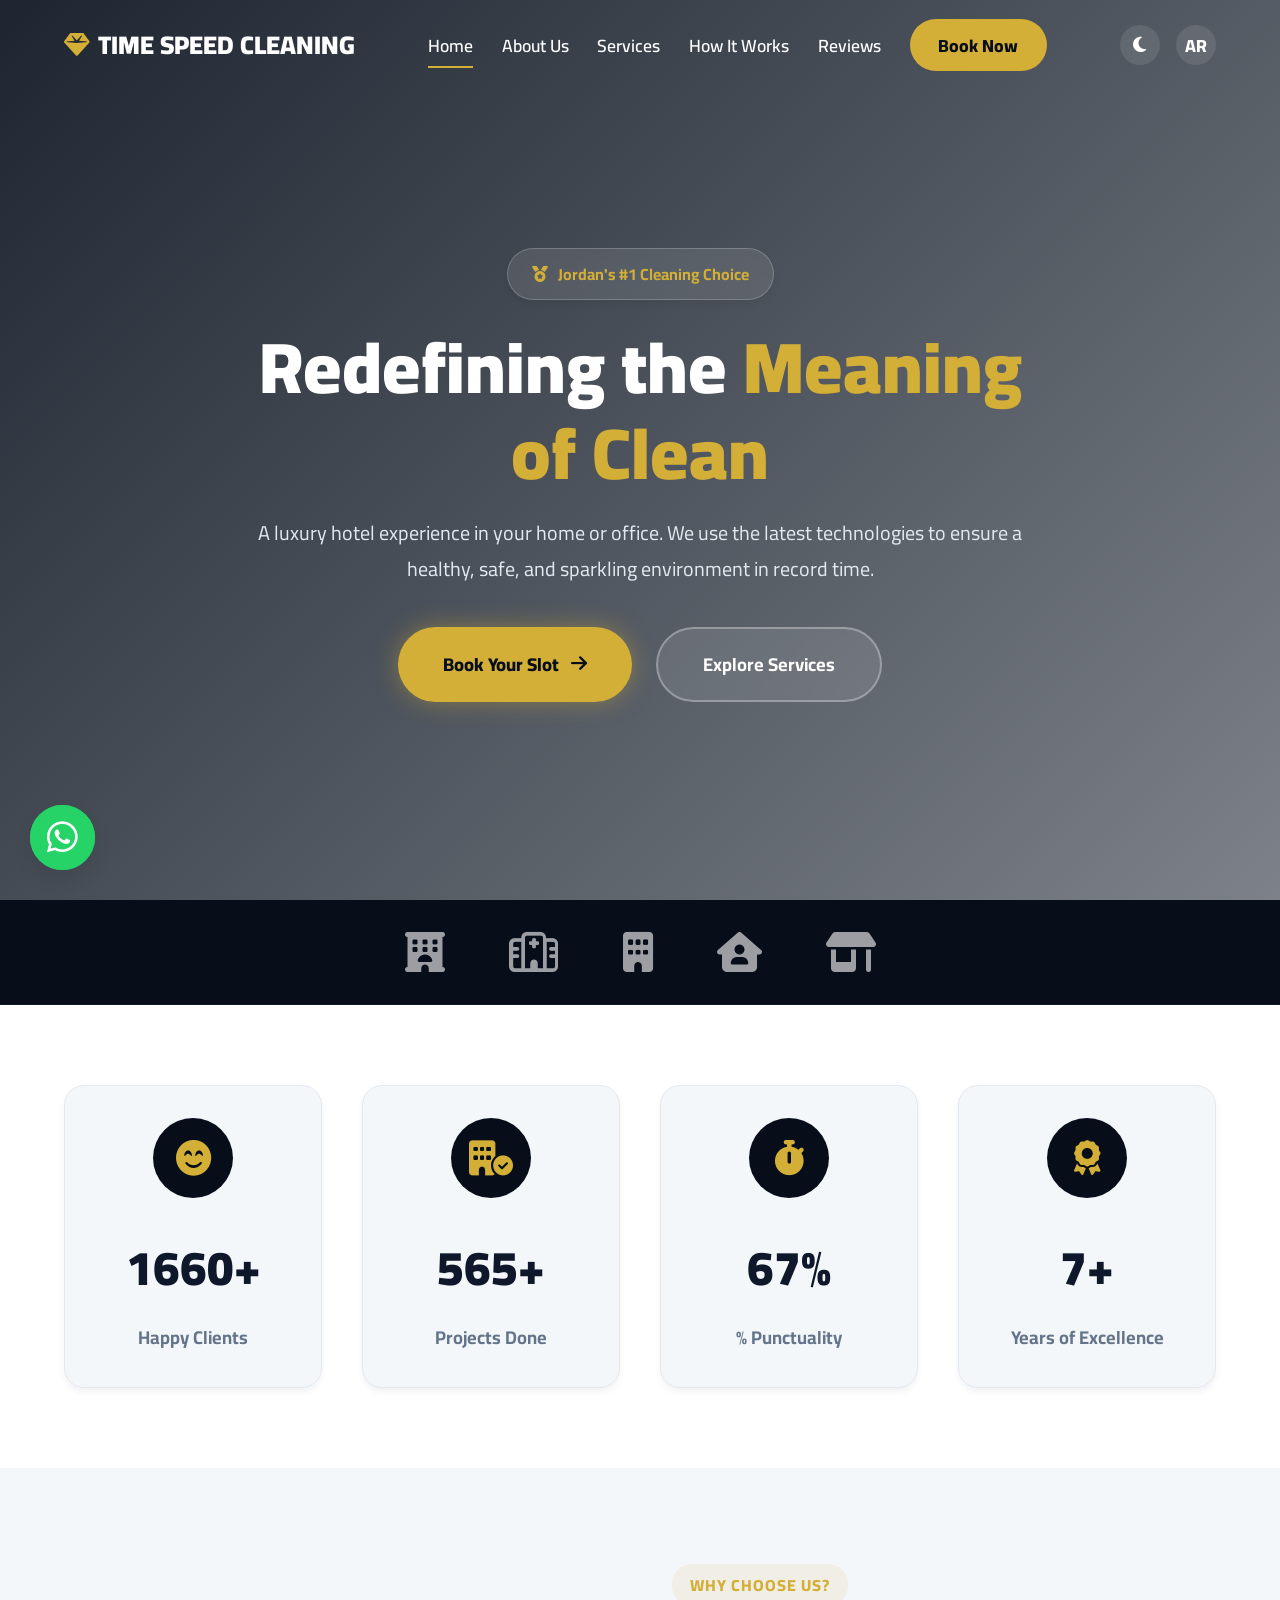
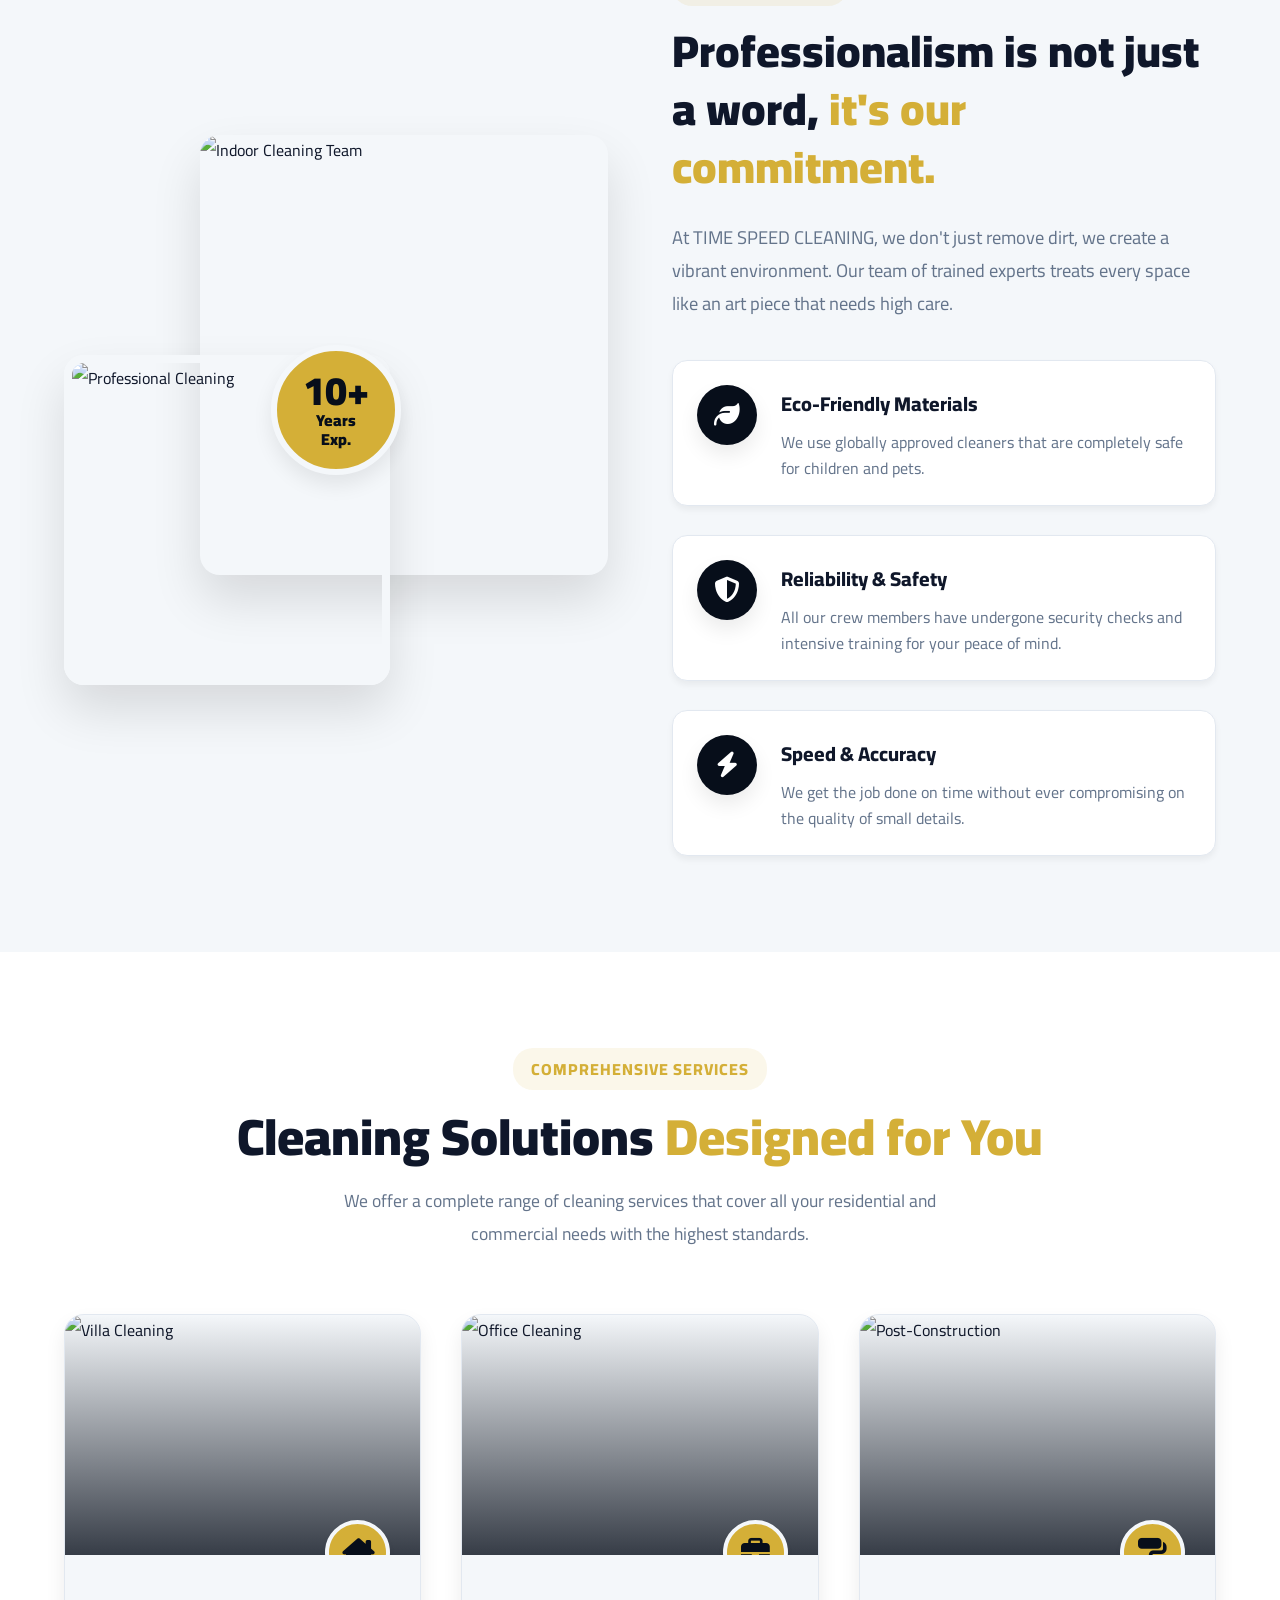
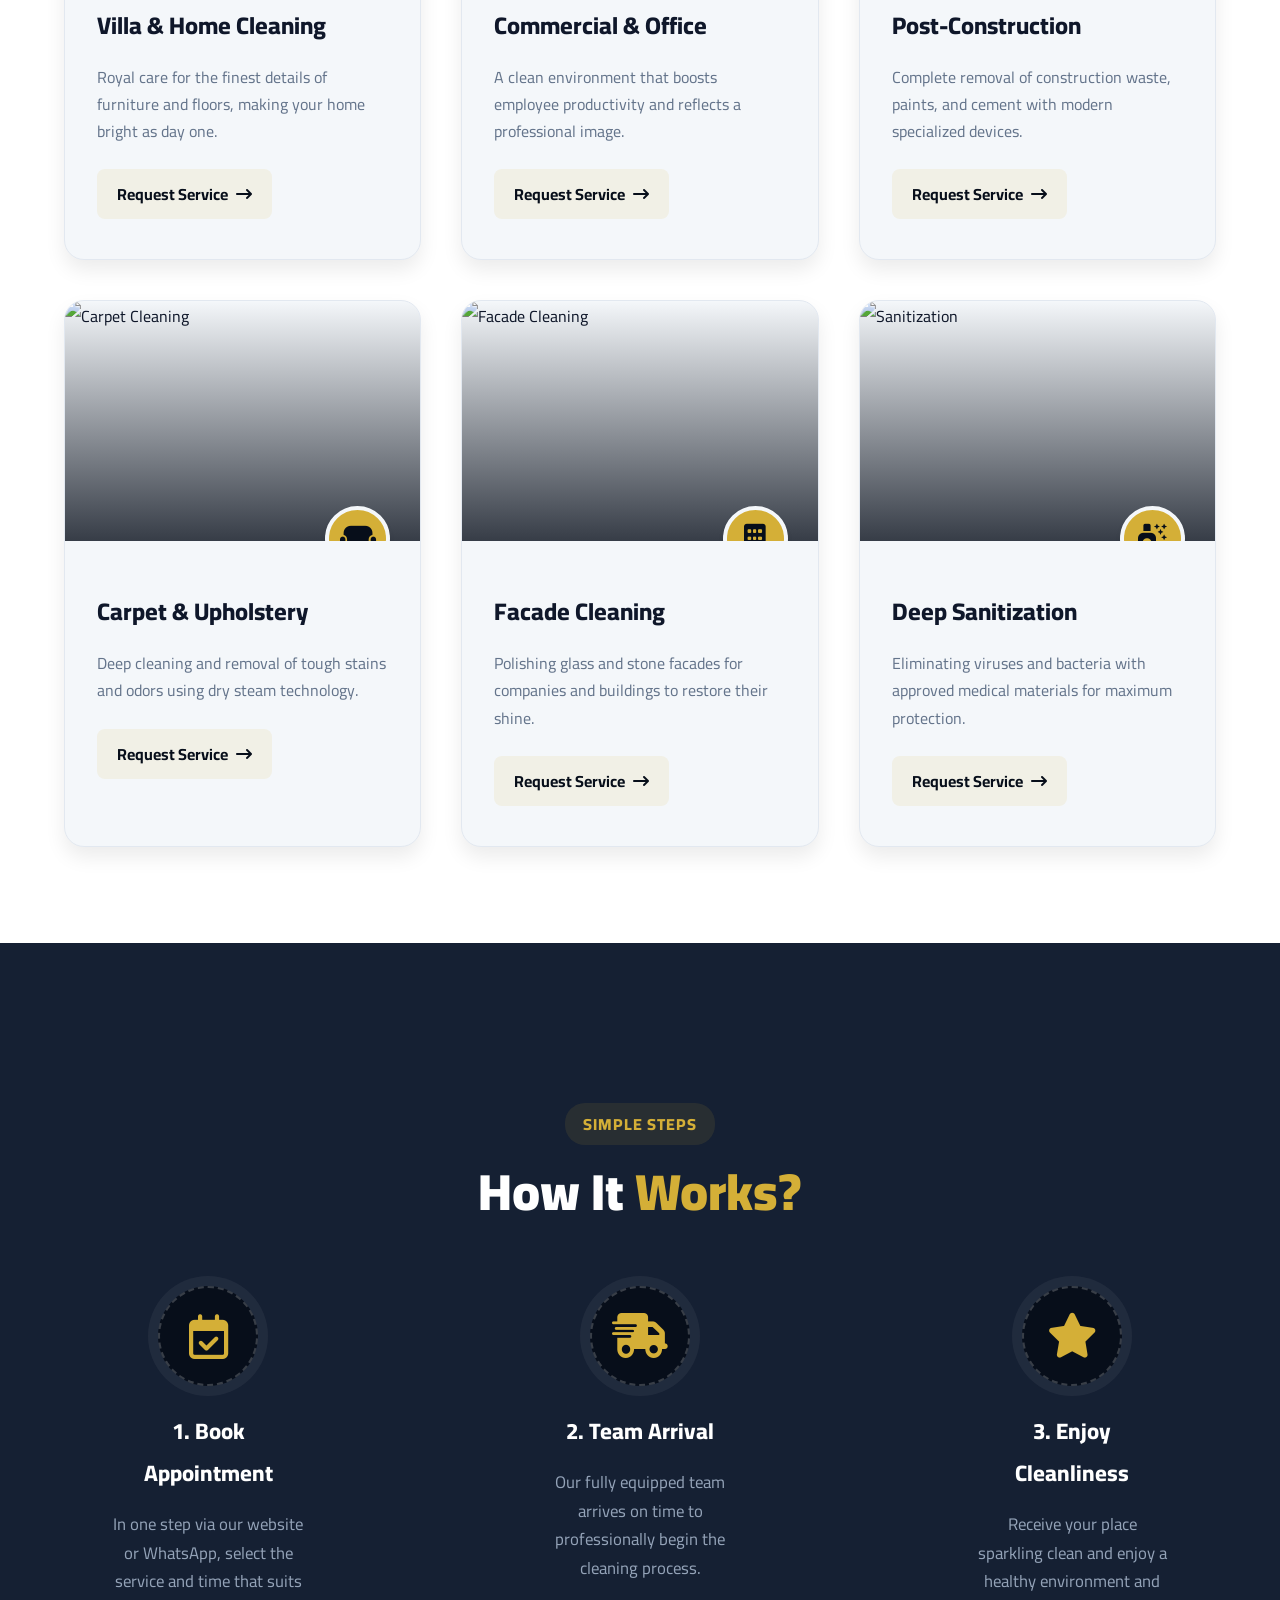
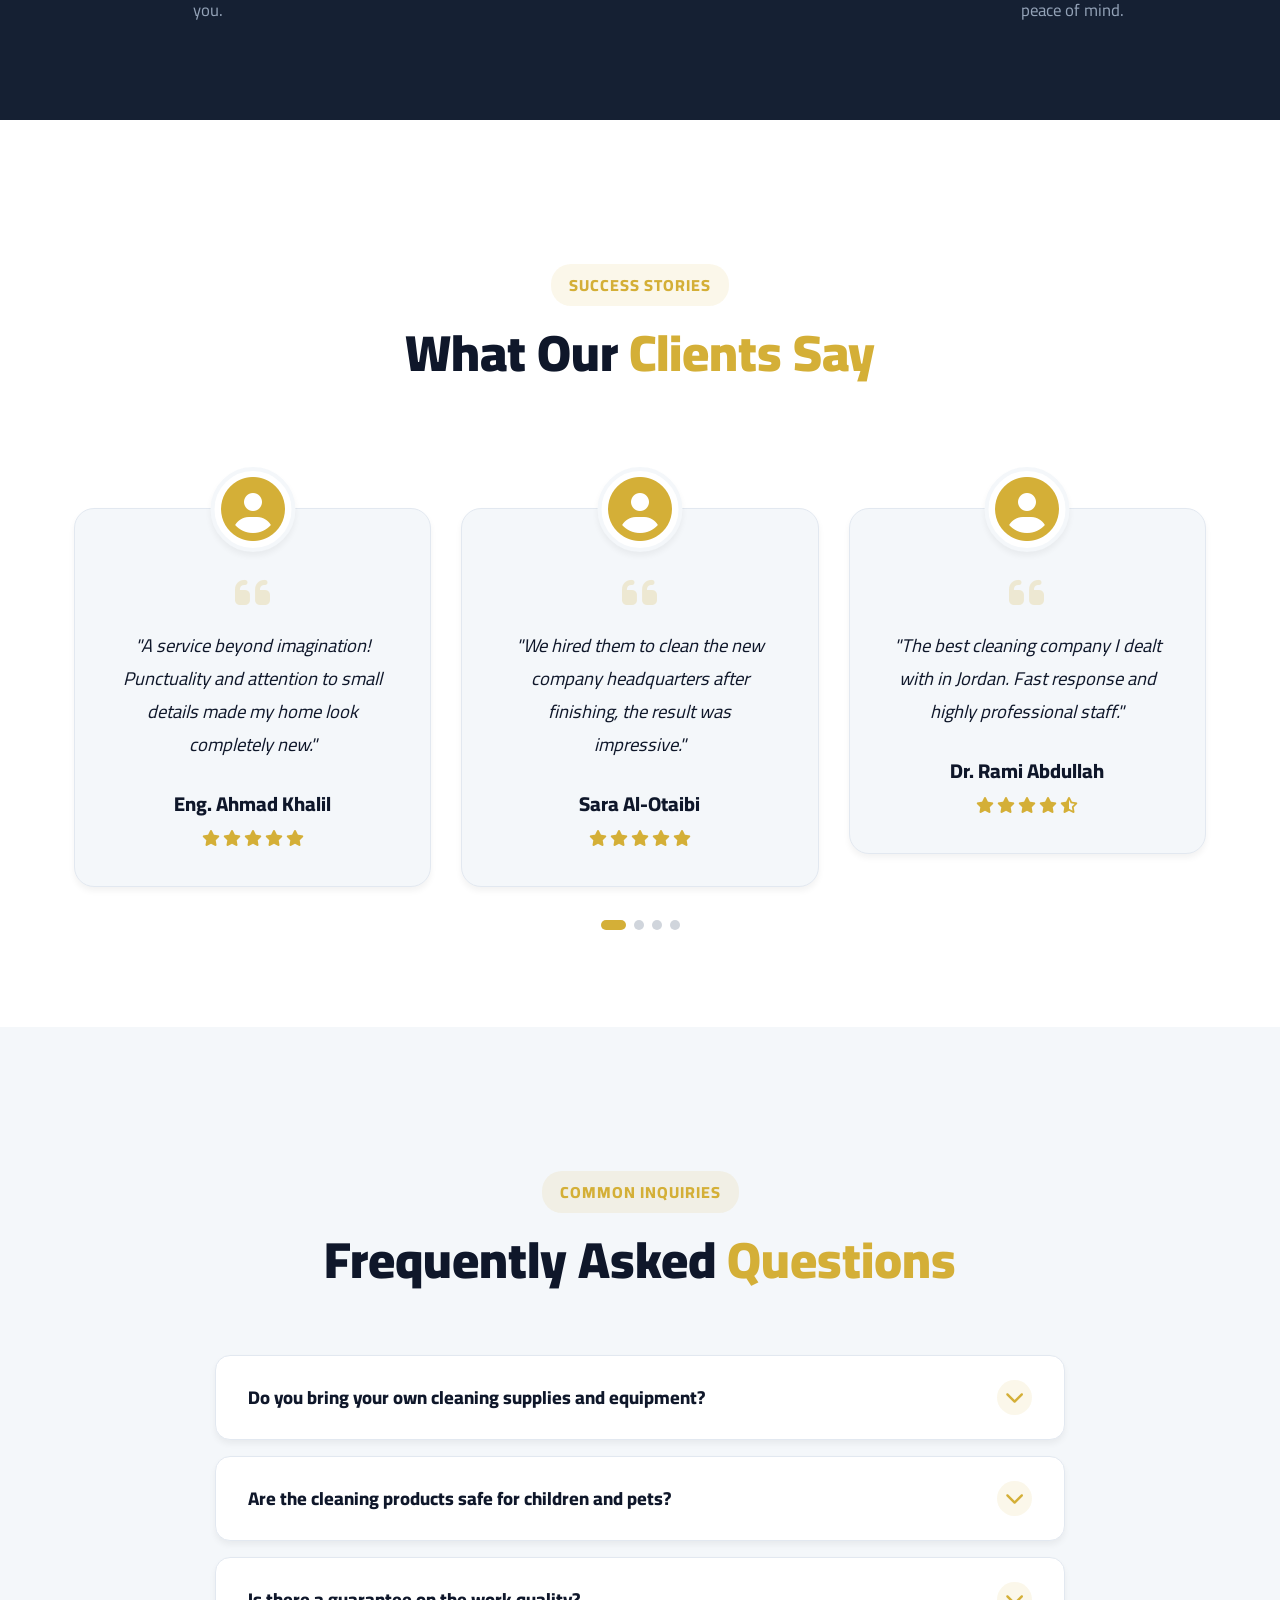
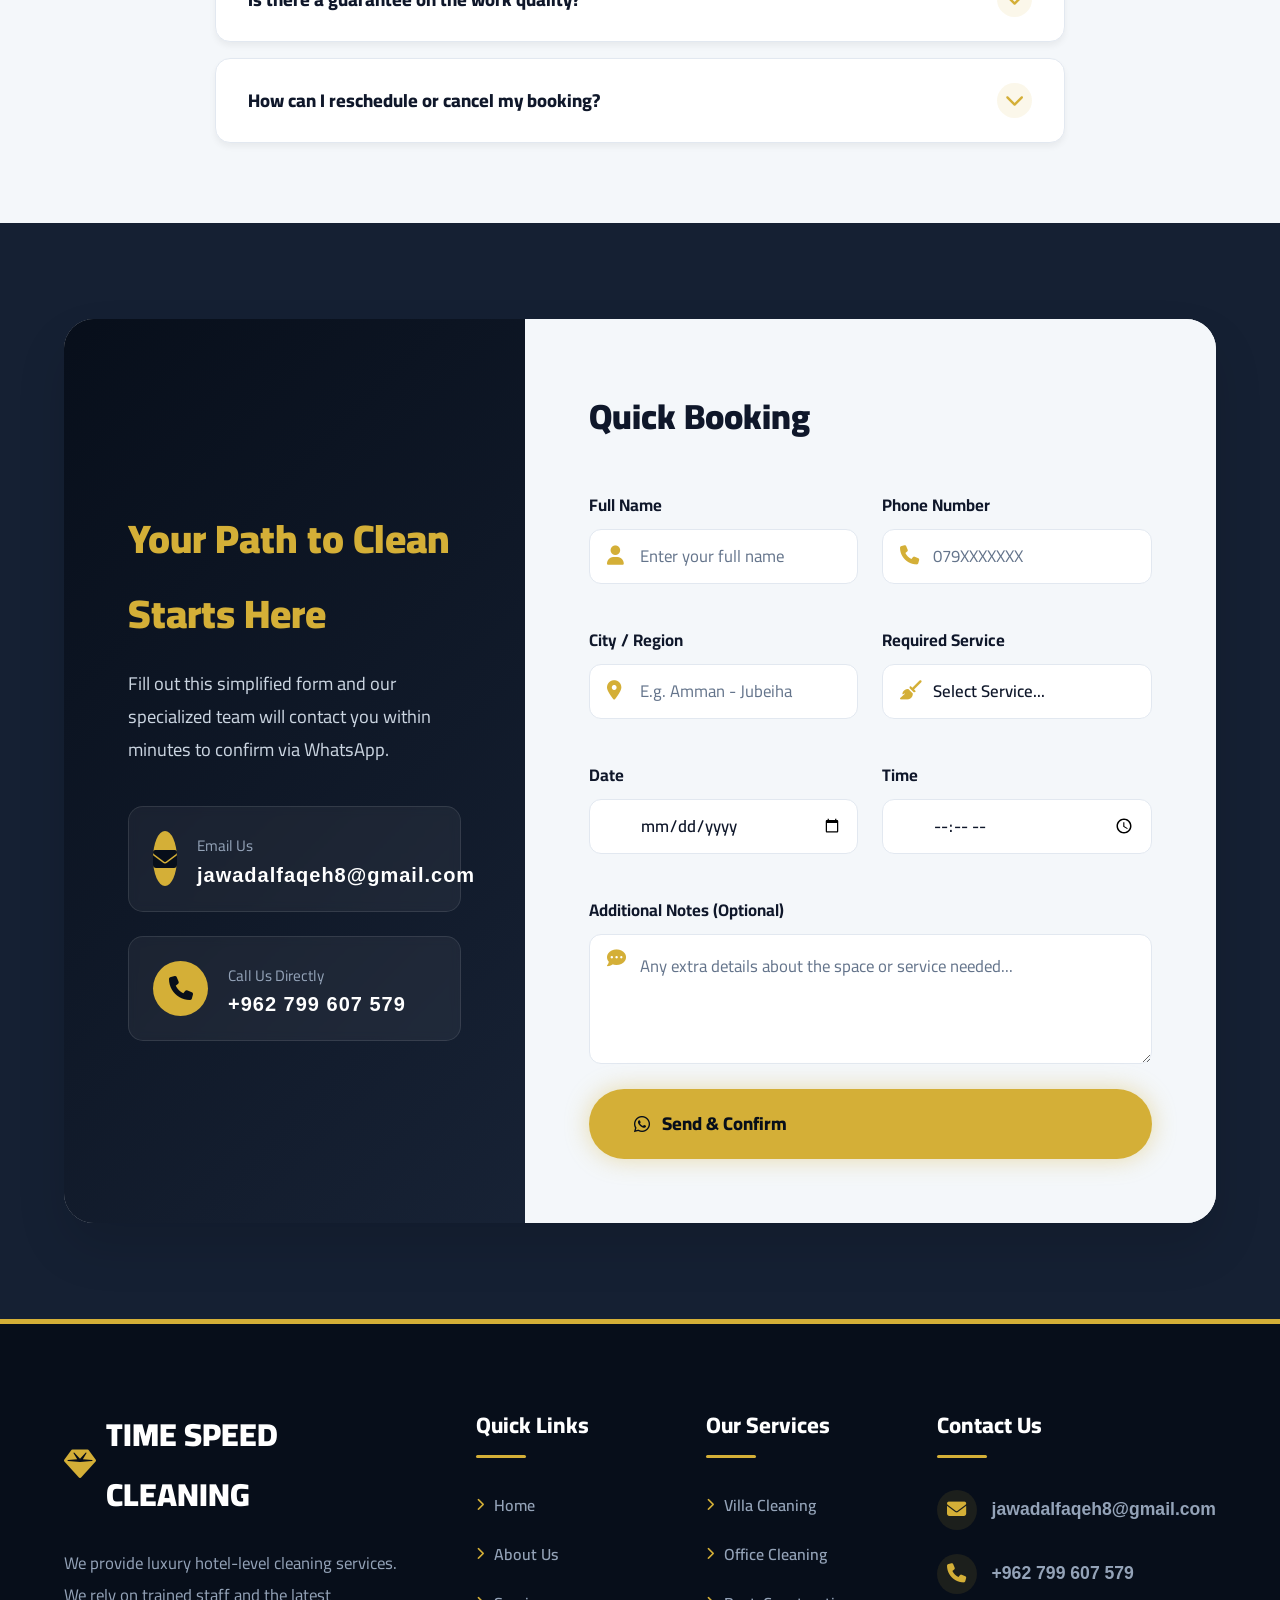
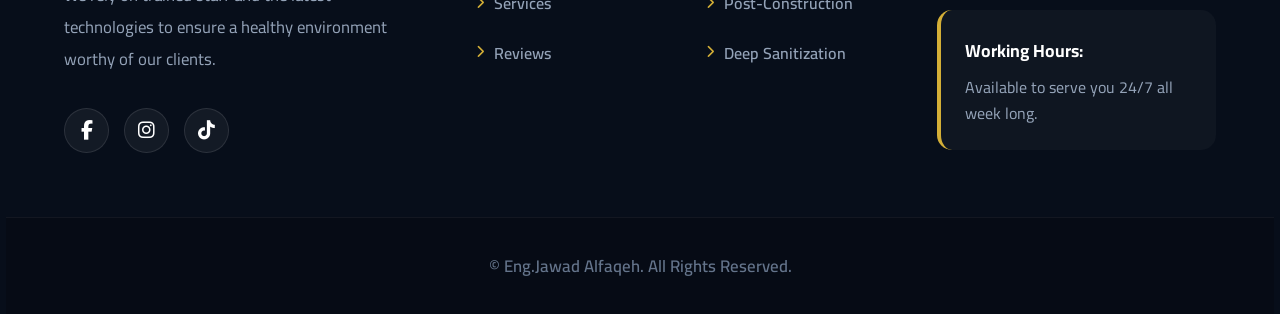
==== en.html @ 23bc1380 "Add files via upload" ====
<!DOCTYPE html>
<html lang="en" dir="ltr" data-theme="light">
<head>
    <meta charset="UTF-8">
    <meta name="viewport" content="width=device-width, initial-scale=1.0">
    <title>TIME SPEED CLEANING | Luxury Cleaning</title>
    <meta name="description" content="Professional cleaning company providing villa, office, and home cleaning services with the highest quality standards in Jordan.">
    <!-- Fonts -->
    <link href="https://fonts.googleapis.com/css2?family=Cairo:wght@300;400;600;700;800;900&display=swap" rel="stylesheet">
    <!-- Icons -->
    <link rel="stylesheet" href="https://cdnjs.cloudflare.com/ajax/libs/font-awesome/6.4.0/css/all.min.css">
    <!-- Animations -->
    <link href="https://unpkg.com/aos@2.3.1/dist/aos.css" rel="stylesheet">
    <!-- Swiper CSS -->
    <link rel="stylesheet" href="https://cdn.jsdelivr.net/npm/swiper@10/swiper-bundle.min.css" />
    <!-- Custom CSS -->
    <link rel="stylesheet" href="css/style.css">
</head>
<body>
    <!-- Preloader -->
    <div id="preloader">
        <div class="loader-logo">
            <i class="fa-solid fa-gem loader-icon"></i>
            <h2>TIME SPEED CLEANING</h2>
            <div class="loading-bar"><div class="progress"></div></div>
        </div>
    </div>

    <!-- Mobile Menu Overlay -->
    <div class="menu-overlay" id="menu-overlay"></div>

    <!-- Floating WhatsApp -->
    <a href="https://wa.me/962799607579" target="_blank" class="floating-wa" aria-label="Contact via WhatsApp">
        <i class="fa-brands fa-whatsapp"></i>
    </a>

    <!-- Navbar -->
    <nav class="navbar" id="navbar">
        <a href="#home" class="logo">
            <i class="fa-solid fa-gem"></i> TIME SPEED CLEANING
        </a>
        
        <div class="nav-actions-mobile">
            <button id="theme-toggle-mobile" class="icon-btn" aria-label="Toggle Theme"><i class="fa-solid fa-moon"></i></button>
            <button class="menu-toggle" id="menu-toggle" aria-label="Menu">
                <i class="fa-solid fa-bars-staggered"></i>
            </button>
        </div>
        
        <div class="nav-links" id="nav-links">
            <button class="close-menu" id="close-menu" aria-label="Close"><i class="fa-solid fa-xmark"></i></button>
            <a href="#home" class="active">Home</a>
            <a href="#about">About Us</a>
            <a href="#services">Services</a>
            <a href="#process">How It Works</a>
            <a href="#testimonials">Reviews</a>
            <button class="nav-book-btn" onclick="document.getElementById('booking').scrollIntoView({behavior: 'smooth'})">Book Now</button>
            
            <div class="mobile-menu-contact">
                <a href="tel:+962799607579" dir="ltr">+962 799 607 579 <i class="fa-solid fa-phone"></i></a>
                <a href="mailto:jawadalfaqeh8@gmail.com">jawadalfaqeh8@gmail.com <i class="fa-solid fa-envelope"></i></a>
            </div>
        </div>
        
        <div class="nav-actions-desktop">
            <button id="theme-toggle" class="icon-btn" aria-label="Toggle Theme"><i class="fa-solid fa-moon"></i></button>
            <a href="index.html" class="lang-btn">AR</a>
        </div>
    </nav>

    <section id="home" class="hero">
        <div class="hero-bg-anim" style="background-image: url('https://images.unsplash.com/photo-1581578731548-c64695cc6952?auto=format&fit=crop&w=1920&q=80');"></div>
        <div class="hero-overlay"></div>
        <div class="hero-content glass-card" data-aos="fade-up">
            <div class="badge"><i class="fa-solid fa-medal"></i> Jordan's #1 Cleaning Choice</div>
            <h1 class="typewriter-text">Redefining the <span>Meaning of Clean</span></h1>
            <p>A luxury hotel experience in your home or office. We use the latest technologies to ensure a healthy, safe, and sparkling environment in record time.</p>
            <div class="hero-btns">
                <button class="btn-glow" onclick="document.getElementById('booking').scrollIntoView({behavior: 'smooth'})"><span>Book Your Slot</span> <i class="fa-solid fa-arrow-right"></i></button>
                <a href="#services" class="btn-outline">Explore Services</a>
            </div>
        </div>
    </section>

    <section class="brands-section" data-aos="fade-in">
        <div class="brands-wrapper">
            <i class="fa-solid fa-hotel" title="Hotels"></i>
            <i class="fa-regular fa-hospital" title="Hospitals"></i>
            <i class="fa-solid fa-building" title="Corporations"></i>
            <i class="fa-solid fa-house-user" title="Residential Complexes"></i>
            <i class="fa-solid fa-shop" title="Malls"></i>
        </div>
    </section>

    <section id="stats" class="stats-section">
        <div class="stats-container">
            <div class="stat-box" data-aos="fade-up" data-aos-delay="100">
                <div class="icon-wrapper"><i class="fa-solid fa-face-smile-beam"></i></div>
                <h3 class="counter" data-target="2500">0</h3>
                <p>Happy Clients</p>
            </div>
            <div class="stat-box" data-aos="fade-up" data-aos-delay="200">
                <div class="icon-wrapper"><i class="fa-solid fa-building-circle-check"></i></div>
                <h3 class="counter" data-target="850">0</h3>
                <p>Projects Done</p>
            </div>
            <div class="stat-box" data-aos="fade-up" data-aos-delay="300">
                <div class="icon-wrapper"><i class="fa-solid fa-stopwatch"></i></div>
                <h3 class="counter" data-target="100">0</h3>
                <p>% Punctuality</p>
            </div>
            <div class="stat-box" data-aos="fade-up" data-aos-delay="400">
                <div class="icon-wrapper"><i class="fa-solid fa-award"></i></div>
                <h3 class="counter" data-target="10">0</h3>
                <p>Years of Excellence</p>
            </div>
        </div>
    </section>

    <section id="about" class="about-section">
        <div class="about-grid">
            <div class="about-images" data-aos="fade-right">
                <img src="https://images.unsplash.com/photo-1527515637462-cff94eecc1ac?auto=format&fit=crop&w=800&q=80" alt="Indoor Cleaning Team" class="img-1">
                <img src="https://images.unsplash.com/photo-1584622650111-993a426fbf0a?auto=format&fit=crop&w=800&q=80" alt="Professional Cleaning" class="img-2">
                <div class="exp-badge">
                    <span class="num">10+</span>
                    <span class="text">Years<br>Exp.</span>
                </div>
            </div>
            <div class="about-content" data-aos="fade-left">
                <span class="subtitle">Why Choose Us?</span>
                <h2>Professionalism is not just a word, <span>it's our commitment.</span></h2>
                <p>At TIME SPEED CLEANING, we don't just remove dirt, we create a vibrant environment. Our team of trained experts treats every space like an art piece that needs high care.</p>
                
                <ul class="features-list-about">
                    <li>
                        <i class="fa-solid fa-leaf"></i>
                        <div>
                            <h4>Eco-Friendly Materials</h4>
                            <p>We use globally approved cleaners that are completely safe for children and pets.</p>
                        </div>
                    </li>
                    <li>
                        <i class="fa-solid fa-shield-halved"></i>
                        <div>
                            <h4>Reliability & Safety</h4>
                            <p>All our crew members have undergone security checks and intensive training for your peace of mind.</p>
                        </div>
                    </li>
                    <li>
                        <i class="fa-solid fa-bolt"></i>
                        <div>
                            <h4>Speed & Accuracy</h4>
                            <p>We get the job done on time without ever compromising on the quality of small details.</p>
                        </div>
                    </li>
                </ul>
            </div>
        </div>
    </section>

    <section id="services" class="services">
        <div class="section-title" data-aos="fade-up">
            <span class="subtitle">Comprehensive Services</span>
            <h2>Cleaning Solutions <span>Designed for You</span></h2>
            <p class="title-desc">We offer a complete range of cleaning services that cover all your residential and commercial needs with the highest standards.</p>
        </div>
        <div class="cards-container">
            <div class="service-card" data-aos="fade-up" data-aos-delay="100">
                <div class="card-img">
                    <img src="https://images.unsplash.com/photo-1600596542815-ffad4c1539a9?auto=format&fit=crop&w=800&q=80" alt="Villa Cleaning">
                    <div class="img-overlay"></div>
                    <i class="fa-solid fa-house-chimney icon-floating"></i>
                </div>
                <div class="card-content">
                    <h3>Villa & Home Cleaning</h3>
                    <p>Royal care for the finest details of furniture and floors, making your home bright as day one.</p>
                    <button class="read-more" onclick="selectService('Villa & Home Cleaning')">Request Service <i class="fa-solid fa-arrow-right-long"></i></button>
                </div>
            </div>
            <div class="service-card" data-aos="fade-up" data-aos-delay="200">
                <div class="card-img">
                    <img src="https://images.unsplash.com/photo-1497366216548-37526070297c?auto=format&fit=crop&w=800&q=80" alt="Office Cleaning">
                    <div class="img-overlay"></div>
                    <i class="fa-solid fa-briefcase icon-floating"></i>
                </div>
                <div class="card-content">
                    <h3>Commercial & Office</h3>
                    <p>A clean environment that boosts employee productivity and reflects a professional image.</p>
                    <button class="read-more" onclick="selectService('Office & Corporate Cleaning')">Request Service <i class="fa-solid fa-arrow-right-long"></i></button>
                </div>
            </div>
            <div class="service-card" data-aos="fade-up" data-aos-delay="300">
                <div class="card-img">
                    <img src="https://images.unsplash.com/photo-1504328345606-18bbc8c9d7d1?auto=format&fit=crop&w=800&q=80" alt="Post-Construction">
                    <div class="img-overlay"></div>
                    <i class="fa-solid fa-paint-roller icon-floating"></i>
                </div>
                <div class="card-content">
                    <h3>Post-Construction</h3>
                    <p>Complete removal of construction waste, paints, and cement with modern specialized devices.</p>
                    <button class="read-more" onclick="selectService('Post-Construction Cleaning')">Request Service <i class="fa-solid fa-arrow-right-long"></i></button>
                </div>
            </div>
            <div class="service-card" data-aos="fade-up" data-aos-delay="400">
                <div class="card-img">
                    <img src="https://images.unsplash.com/photo-1600607686527-6fb886090705?auto=format&fit=crop&w=800&q=80" alt="Carpet Cleaning">
                    <div class="img-overlay"></div>
                    <i class="fa-solid fa-couch icon-floating"></i>
                </div>
                <div class="card-content">
                    <h3>Carpet & Upholstery</h3>
                    <p>Deep cleaning and removal of tough stains and odors using dry steam technology.</p>
                    <button class="read-more" onclick="selectService('Carpet & Upholstery')">Request Service <i class="fa-solid fa-arrow-right-long"></i></button>
                </div>
            </div>
            <div class="service-card" data-aos="fade-up" data-aos-delay="500">
                <div class="card-img">
                    <img src="https://images.unsplash.com/photo-1486406146926-c627a92ad1ab?auto=format&fit=crop&w=800&q=80" alt="Facade Cleaning">
                    <div class="img-overlay"></div>
                    <i class="fa-solid fa-building icon-floating"></i>
                </div>
                <div class="card-content">
                    <h3>Facade Cleaning</h3>
                    <p>Polishing glass and stone facades for companies and buildings to restore their shine.</p>
                    <button class="read-more" onclick="selectService('Facade Cleaning')">Request Service <i class="fa-solid fa-arrow-right-long"></i></button>
                </div>
            </div>
            <div class="service-card" data-aos="fade-up" data-aos-delay="600">
                <div class="card-img">
                    <img src="https://images.unsplash.com/photo-1584467735815-f778f274e296?auto=format&fit=crop&w=800&q=80" alt="Sanitization">
                    <div class="img-overlay"></div>
                    <i class="fa-solid fa-spray-can-sparkles icon-floating"></i>
                </div>
                <div class="card-content">
                    <h3>Deep Sanitization</h3>
                    <p>Eliminating viruses and bacteria with approved medical materials for maximum protection.</p>
                    <button class="read-more" onclick="selectService('Deep Sanitization')">Request Service <i class="fa-solid fa-arrow-right-long"></i></button>
                </div>
            </div>
        </div>
    </section>

    <section id="process" class="process-section">
        <div class="section-title" data-aos="fade-up">
            <span class="subtitle">Simple Steps</span>
            <h2>How It <span>Works?</span></h2>
        </div>
        <div class="process-container">
            <div class="process-step" data-aos="zoom-in" data-aos-delay="100">
                <div class="step-icon"><i class="fa-regular fa-calendar-check"></i></div>
                <h3>1. Book Appointment</h3>
                <p>In one step via our website or WhatsApp, select the service and time that suits you.</p>
            </div>
            <div class="process-line"></div>
            <div class="process-step" data-aos="zoom-in" data-aos-delay="200">
                <div class="step-icon"><i class="fa-solid fa-truck-fast"></i></div>
                <h3>2. Team Arrival</h3>
                <p>Our fully equipped team arrives on time to professionally begin the cleaning process.</p>
            </div>
            <div class="process-line"></div>
            <div class="process-step" data-aos="zoom-in" data-aos-delay="300">
                <div class="step-icon"><i class="fa-solid fa-star"></i></div>
                <h3>3. Enjoy Cleanliness</h3>
                <p>Receive your place sparkling clean and enjoy a healthy environment and peace of mind.</p>
            </div>
        </div>
    </section>

    <section id="testimonials" class="testimonials-section">
        <div class="section-title" data-aos="fade-up">
            <span class="subtitle">Success Stories</span>
            <h2>What Our <span>Clients Say</span></h2>
        </div>
        <div class="swiper mySwiper" data-aos="zoom-in">
            <div class="swiper-wrapper">
                <div class="swiper-slide">
                    <div class="testi-card">
                        <div class="client-avatar"><i class="fa-solid fa-circle-user"></i></div>
                        <i class="fa-solid fa-quote-left quote-icon"></i>
                        <p>"A service beyond imagination! Punctuality and attention to small details made my home look completely new."</p>
                        <h4>Eng. Ahmad Khalil</h4>
                        <div class="stars"><i class="fa-solid fa-star"></i><i class="fa-solid fa-star"></i><i class="fa-solid fa-star"></i><i class="fa-solid fa-star"></i><i class="fa-solid fa-star"></i></div>
                    </div>
                </div>
                <div class="swiper-slide">
                    <div class="testi-card">
                        <div class="client-avatar"><i class="fa-solid fa-circle-user"></i></div>
                        <i class="fa-solid fa-quote-left quote-icon"></i>
                        <p>"We hired them to clean the new company headquarters after finishing, the result was impressive."</p>
                        <h4>Sara Al-Otaibi</h4>
                        <div class="stars"><i class="fa-solid fa-star"></i><i class="fa-solid fa-star"></i><i class="fa-solid fa-star"></i><i class="fa-solid fa-star"></i><i class="fa-solid fa-star"></i></div>
                    </div>
                </div>
                <div class="swiper-slide">
                    <div class="testi-card">
                        <div class="client-avatar"><i class="fa-solid fa-circle-user"></i></div>
                        <i class="fa-solid fa-quote-left quote-icon"></i>
                        <p>"The best cleaning company I dealt with in Jordan. Fast response and highly professional staff."</p>
                        <h4>Dr. Rami Abdullah</h4>
                        <div class="stars"><i class="fa-solid fa-star"></i><i class="fa-solid fa-star"></i><i class="fa-solid fa-star"></i><i class="fa-solid fa-star"></i><i class="fa-solid fa-star-half-stroke"></i></div>
                    </div>
                </div>
                <div class="swiper-slide">
                    <div class="testi-card">
                        <div class="client-avatar"><i class="fa-solid fa-circle-user"></i></div>
                        <i class="fa-solid fa-quote-left quote-icon"></i>
                        <p>"Very elegant dealing and impressive results. The team was punctual and used great smelling, non-allergenic cleaning products."</p>
                        <h4>Dr. Noor Issa</h4>
                        <div class="stars"><i class="fa-solid fa-star"></i><i class="fa-solid fa-star"></i><i class="fa-solid fa-star"></i><i class="fa-solid fa-star"></i><i class="fa-solid fa-star"></i></div>
                    </div>
                </div>
            </div>
            <div class="swiper-pagination"></div>
        </div>
    </section>

    <section id="faq" class="faq-section">
        <div class="section-title" data-aos="fade-up">
            <span class="subtitle">Common Inquiries</span>
            <h2>Frequently Asked <span>Questions</span></h2>
        </div>
        <div class="faq-container" data-aos="fade-up">
            <div class="faq-item">
                <div class="faq-question">
                    Do you bring your own cleaning supplies and equipment?
                    <i class="fa-solid fa-chevron-down"></i>
                </div>
                <div class="faq-answer">
                    Yes, our team arrives fully equipped with the latest tools and safe, effective cleaning materials to ensure the highest quality without extra burden on you.
                </div>
            </div>
            <div class="faq-item">
                <div class="faq-question">
                    Are the cleaning products safe for children and pets?
                    <i class="fa-solid fa-chevron-down"></i>
                </div>
                <div class="faq-answer">
                    Absolutely, we make sure to use eco-friendly and medically licensed products to ensure the safety of your entire family and pets while maintaining cleaning effectiveness.
                </div>
            </div>
            <div class="faq-item">
                <div class="faq-question">
                    Is there a guarantee on the work quality?
                    <i class="fa-solid fa-chevron-down"></i>
                </div>
                <div class="faq-answer">
                    Customer satisfaction is our first priority. If you are not satisfied with any part of the service, please let us know immediately and the team will address it right away until you are completely satisfied.
                </div>
            </div>
            <div class="faq-item">
                <div class="faq-question">
                    How can I reschedule or cancel my booking?
                    <i class="fa-solid fa-chevron-down"></i>
                </div>
                <div class="faq-answer">
                    You can contact us directly via WhatsApp or phone at least 24 hours before your appointment, and we will be happy to assist you in rescheduling or canceling it easily.
                </div>
            </div>
        </div>
    </section>

    <section id="booking" class="booking">
        <div class="booking-container" data-aos="fade-up">
            <div class="booking-grid">
                <div class="booking-info glass-card-dark" style="background-image: linear-gradient(135deg, rgba(7,14,26,0.95), rgba(21,32,51,0.9)), url('https://images.unsplash.com/photo-1504328345606-18bbc8c9d7d1?auto=format&fit=crop&w=800&q=80');">
                    <h2>Your Path to Clean Starts Here</h2>
                    <p>Fill out this simplified form and our specialized team will contact you within minutes to confirm via WhatsApp.</p>
                    
                    <div class="contact-methods">
                        <a href="mailto:jawadalfaqeh8@gmail.com" class="method">
                            <div class="method-icon"><i class="fa-solid fa-envelope"></i></div>
                            <div class="method-text">
                                <span>Email Us</span>
                                <strong>jawadalfaqeh8@gmail.com</strong>
                            </div>
                        </a>
                        <a href="tel:+962799607579" class="method" dir="ltr">
                            <div class="method-icon"><i class="fa-solid fa-phone"></i></div>
                            <div class="method-text">
                                <span>Call Us Directly</span>
                                <strong>+962 799 607 579</strong>
                            </div>
                        </a>
                    </div>
                </div>
                
                <form id="bookingForm" class="booking-form premium-form" data-lang="en">
                    <h3 class="form-title">Quick Booking</h3>
                    
                    <div class="input-grid">
                        <div class="input-field">
                            <label for="name_en">Full Name</label>
                            <div class="input-wrapper">
                                <i class="fa-solid fa-user form-icon"></i>
                                <input type="text" id="name" required placeholder="Enter your full name">
                            </div>
                        </div>
                        <div class="input-field">
                            <label for="phone_en">Phone Number</label>
                            <div class="input-wrapper">
                                <i class="fa-solid fa-phone form-icon"></i>
                                <input type="tel" id="phone" required placeholder="079XXXXXXX">
                            </div>
                        </div>
                        <div class="input-field">
                            <label for="city_en">City / Region</label>
                            <div class="input-wrapper">
                                <i class="fa-solid fa-location-dot form-icon"></i>
                                <input type="text" id="city" required placeholder="E.g. Amman - Jubeiha">
                            </div>
                        </div>
                        <div class="input-field select-field">
                            <label for="service_en">Required Service</label>
                            <div class="input-wrapper">
                                <i class="fa-solid fa-broom form-icon"></i>
                                <select id="service" required>
                                    <option value="" disabled selected hidden>Select Service...</option>
                                    <option value="Villa & Home Cleaning">Villa & Home Cleaning</option>
                                    <option value="Office & Corporate Cleaning">Office & Corporate Cleaning</option>
                                    <option value="Post-Construction Cleaning">Post-Construction Cleaning</option>
                                    <option value="Carpet & Upholstery">Carpet & Upholstery</option>
                                    <option value="Facade Cleaning">Facade Cleaning</option>
                                    <option value="Deep Sanitization">Deep Sanitization</option>
                                </select>
                            </div>
                        </div>
                        <div class="input-field">
                            <label for="date_en">Date</label>
                            <div class="input-wrapper">
                                <input type="date" id="date" required>
                            </div>
                        </div>
                        <div class="input-field">
                            <label for="time_en">Time</label>
                            <div class="input-wrapper">
                                <input type="time" id="time" required>
                            </div>
                        </div>
                    </div>

                    <div class="input-field w-100 mt-3">
                        <label for="notes_en">Additional Notes (Optional)</label>
                        <div class="input-wrapper">
                            <i class="fa-solid fa-comment-dots form-icon textarea-icon"></i>
                            <textarea id="notes" placeholder="Any extra details about the space or service needed..."></textarea>
                        </div>
                    </div>

                    <button type="submit" class="btn-glow w-100">
                        <i class="fa-brands fa-whatsapp"></i> Send & Confirm
                    </button>
                </form>
            </div>
        </div>
    </section>

    <footer id="contact">
        <div class="footer-container">
            <div class="footer-col">
                <div class="footer-logo">
                    <i class="fa-solid fa-gem"></i> TIME SPEED CLEANING
                </div>
                <p>We provide luxury hotel-level cleaning services. We rely on trained staff and the latest technologies to ensure a healthy environment worthy of our clients.</p>
                <div class="social-links">
                    <a href="#" aria-label="Facebook"><i class="fa-brands fa-facebook-f"></i></a>
                    <a href="#" aria-label="Instagram"><i class="fa-brands fa-instagram"></i></a>
                    <a href="#" aria-label="TikTok"><i class="fa-brands fa-tiktok"></i></a>
                </div>
            </div>
            <div class="footer-col">
                <h4>Quick Links</h4>
                <div class="footer-links">
                    <a href="#home"><i class="fa-solid fa-chevron-right"></i> Home</a>
                    <a href="#about"><i class="fa-solid fa-chevron-right"></i> About Us</a>
                    <a href="#services"><i class="fa-solid fa-chevron-right"></i> Services</a>
                    <a href="#testimonials"><i class="fa-solid fa-chevron-right"></i> Reviews</a>
                </div>
            </div>
            <div class="footer-col">
                <h4>Our Services</h4>
                <div class="footer-links">
                    <a href="#services"><i class="fa-solid fa-chevron-right"></i> Villa Cleaning</a>
                    <a href="#services"><i class="fa-solid fa-chevron-right"></i> Office Cleaning</a>
                    <a href="#services"><i class="fa-solid fa-chevron-right"></i> Post-Construction</a>
                    <a href="#services"><i class="fa-solid fa-chevron-right"></i> Deep Sanitization</a>
                </div>
            </div>
            <div class="footer-col">
                <h4>Contact Us</h4>
                <div class="footer-contact">
                    <a href="mailto:jawadalfaqeh8@gmail.com"><i class="fa-solid fa-envelope"></i> jawadalfaqeh8@gmail.com</a>
                    <a href="tel:+962799607579" dir="ltr" class="align-left"><i class="fa-solid fa-phone"></i> +962 799 607 579</a>
                </div>
                <div class="working-hours">
                    <strong>Working Hours:</strong>
                    <p>Available to serve you 24/7 all week long.</p>
                </div>
            </div>
        </div>
        <div class="footer-bottom">
            <p>&copy; Eng.Jawad Alfaqeh. All Rights Reserved.</p>
        </div>
    </footer>

    <script src="https://unpkg.com/aos@2.3.1/dist/aos.js"></script>
    <script src="https://cdn.jsdelivr.net/npm/swiper@10/swiper-bundle.min.js"></script>
    <script src="js/script.js"></script>
</body>
</html>
---- css/style.css ----
@import url('https://fonts.googleapis.com/css2?family=Cairo:wght@300;400;600;700;800;900&display=swap');

:root {
    --primary-color: #070E1A;
    --primary-light: #152033;
    --secondary-color: #D4AF37;
    --secondary-hover: #B8972E;
    --bg-color: #F4F7FA;
    --card-bg: #FFFFFF;
    --text-main: #0F172A;
    --text-muted: #64748B;
    --border-color: #E2E8F0;
    --input-bg: #F8FAFC;
    --glass-bg: rgba(255, 255, 255, 0.05);
    --glass-border: rgba(255, 255, 255, 0.1);
    --shadow-sm: 0 4px 6px rgba(0,0,0,0.05);
    --shadow-md: 0 10px 20px rgba(0,0,0,0.08);
    --shadow-lg: 0 25px 50px rgba(0,0,0,0.12);
    --transition: all 0.4s cubic-bezier(0.4, 0, 0.2, 1);
}

[data-theme="dark"] {
    --primary-color: #030712;
    --primary-light: #0F172A;
    --bg-color: #0A0F1C;
    --card-bg: #152033;
    --text-main: #F8FAFC;
    --text-muted: #94A3B8;
    --border-color: #1E293B;
    --input-bg: #070E1A;
    --glass-bg: rgba(15, 23, 42, 0.6);
    --glass-border: rgba(255, 255, 255, 0.05);
    --shadow-sm: 0 4px 6px rgba(0,0,0,0.3);
    --shadow-md: 0 10px 20px rgba(0,0,0,0.4);
    --shadow-lg: 0 25px 50px rgba(0,0,0,0.5);
}

* { margin: 0; padding: 0; box-sizing: border-box; font-family: 'Cairo', sans-serif; }
html { scroll-behavior: smooth; }
body { background-color: var(--bg-color); color: var(--text-main); transition: var(--transition); overflow-x: hidden; -webkit-font-smoothing: antialiased; }

::-webkit-scrollbar { width: 8px; }
::-webkit-scrollbar-track { background: var(--bg-color); }
::-webkit-scrollbar-thumb { background: var(--secondary-color); border-radius: 4px; }

a { text-decoration: none; color: inherit; }
ul { list-style: none; }
img { max-width: 100%; height: auto; display: block; }

button { border: none; font-family: 'Cairo', sans-serif; cursor: pointer; }

/* Utilities */
.w-100 { width: 100%; }
.mt-3 { margin-top: 1.5rem; }
.align-right { justify-content: flex-end; }
html[dir="ltr"] .align-right { justify-content: flex-start; }
html[dir="ltr"] .align-left { justify-content: flex-start; }

/* Preloader */
#preloader { position: fixed; inset: 0; background: var(--primary-color); z-index: 9999; display: flex; flex-direction: column; align-items: center; justify-content: center; transition: opacity 0.6s ease, visibility 0.6s ease; }
.loader-logo { text-align: center; color: var(--secondary-color); }
.loader-icon { font-size: 3.5rem; margin-bottom: 1rem; animation: pulse-icon 1.5s infinite ease-in-out; }
.loader-logo h2 { font-weight: 900; letter-spacing: 2px; color: #fff; margin-bottom: 1.5rem; font-size: 1.5rem; }
.loading-bar { width: 220px; height: 4px; background: rgba(255,255,255,0.1); border-radius: 4px; overflow: hidden; margin: 0 auto; }
.progress { width: 0%; height: 100%; background: var(--secondary-color); animation: load-bar 1.5s ease forwards; }

@keyframes pulse-icon { 0%, 100% { transform: scale(1); } 50% { transform: scale(1.1); } }
@keyframes load-bar { to { width: 100%; } }

/* Floating WA */
.floating-wa { position: fixed; bottom: 30px; inset-inline-end: 30px; background: #25D366; color: #fff; width: 65px; height: 65px; border-radius: 50%; display: flex; align-items: center; justify-content: center; font-size: 35px; box-shadow: var(--shadow-md); z-index: 900; transition: var(--transition); }
html[dir="ltr"] .floating-wa { right: auto; left: 30px; }
.floating-wa:hover { transform: translateY(-8px) scale(1.05); background: #20ba59; box-shadow: var(--shadow-lg); color: #fff; }
.floating-wa::before { content: ''; position: absolute; inset: 0; border-radius: 50%; border: 2px solid #25D366; animation: ping 2s infinite; z-index: -1; }
@keyframes ping { 0% { transform: scale(1); opacity: 1; } 100% { transform: scale(1.5); opacity: 0; } }

/* Navbar */
.navbar { position: fixed; top: 0; inset-inline: 0; padding: 1.2rem 5%; display: flex; align-items: center; justify-content: space-between; background: transparent; z-index: 1000; transition: var(--transition); }
.navbar.scrolled { padding: 0.8rem 5%; background: rgba(var(--primary-color), 0.95); backdrop-filter: blur(10px); box-shadow: var(--shadow-md); }
.logo { font-size: 1.6rem; font-weight: 900; color: #fff; display: flex; align-items: center; gap: 0.5rem; transition: var(--transition); }
.navbar:not(.scrolled) .logo[data-theme="light"] { color: #fff; }
.logo i { color: var(--secondary-color); }

.nav-links { display: flex; align-items: center; gap: 1.8rem; }
.nav-links a { color: #fff; font-weight: 600; font-size: 1.1rem; position: relative; transition: var(--transition); }
.navbar.scrolled .nav-links a { color: #fff; }
.nav-links a::after { content: ''; position: absolute; bottom: -6px; inset-inline-start: 0; width: 0; height: 2px; background: var(--secondary-color); transition: 0.3s ease; }
.nav-links a:hover::after, .nav-links a.active::after { width: 100%; }
.nav-book-btn { background: var(--secondary-color); color: var(--primary-color) !important; padding: 0.6rem 1.8rem; border-radius: 30px; font-weight: 800 !important; font-size: 1.1rem; }
.nav-book-btn::after { display: none; }
.nav-book-btn:hover { background: var(--secondary-hover); transform: translateY(-2px); box-shadow: 0 5px 15px rgba(212, 175, 55, 0.3); }

.nav-actions-desktop { display: flex; gap: 1rem; align-items: center; }
.nav-actions-mobile { display: none; }
.icon-btn, .lang-btn { background: rgba(255,255,255,0.1); border: none; color: #fff; width: 40px; height: 40px; border-radius: 50%; display: flex; align-items: center; justify-content: center; font-size: 1.1rem; cursor: pointer; font-weight: 800; transition: var(--transition); backdrop-filter: blur(5px); }
.icon-btn:hover, .lang-btn:hover { background: var(--secondary-color); color: var(--primary-color); }

.menu-toggle { background: none; border: none; font-size: 1.8rem; color: #fff; cursor: pointer; display: none; }
.close-menu { display: none; }
.mobile-menu-contact { display: none; }
.menu-overlay { position: fixed; inset: 0; background: rgba(0,0,0,0.7); z-index: 998; opacity: 0; visibility: hidden; transition: var(--transition); backdrop-filter: blur(5px); }
.menu-overlay.active { opacity: 1; visibility: visible; }

@media (max-width: 1024px) {
    .nav-actions-desktop { display: none; }
    .nav-actions-mobile { display: flex; gap: 1rem; align-items: center; }
    .menu-toggle { display: block; }
    
    .nav-links {
        position: fixed; top: 0; inset-inline-end: -100%; width: 320px; height: 100vh;
        background: var(--primary-color); flex-direction: column; padding: 80px 30px 30px;
        box-shadow: -5px 0 25px rgba(0,0,0,0.5); transition: inset-inline-end 0.4s ease;
        z-index: 1000; align-items: flex-start; overflow-y: auto; gap: 1.5rem;
    }
    html[dir="ltr"] .nav-links { box-shadow: 5px 0 25px rgba(0,0,0,0.5); }
    .nav-links.active { inset-inline-end: 0; }
    .nav-links a { width: 100%; font-size: 1.2rem; color: #fff; }
    .nav-book-btn { text-align: center; width: 100%; margin-top: 1rem; }
    
    .close-menu { display: block; position: absolute; top: 25px; inset-inline-end: 25px; background: none; border: none; font-size: 2rem; color: #fff; cursor: pointer; transition: var(--transition); }
    .close-menu:hover { color: var(--secondary-color); transform: rotate(90deg); }
    
    .mobile-menu-contact { display: flex; flex-direction: column; gap: 1rem; margin-top: auto; border-top: 1px solid rgba(255,255,255,0.1); padding-top: 2rem; width: 100%; }
    .mobile-menu-contact a { display: flex; justify-content: space-between; align-items: center; color: #CBD5E1; font-size: 1rem; font-family: sans-serif; }
    .mobile-menu-contact i { color: var(--secondary-color); font-size: 1.2rem; }
}

/* Hero Section */
.hero { height: 100vh; position: relative; display: flex; align-items: center; justify-content: center; padding: 0 5%; overflow: hidden; }
.hero-bg-anim { position: absolute; inset: 0; background-size: cover; background-position: center; animation: zoom-bg 25s infinite alternate; z-index: 1; }
@keyframes zoom-bg { 0% { transform: scale(1); } 100% { transform: scale(1.15); } }
.hero-overlay { position: absolute; inset: 0; background: linear-gradient(135deg, rgba(7,14,26,0.9) 0%, rgba(7,14,26,0.5) 100%); z-index: 2; }
.hero-content { position: relative; z-index: 3; text-align: center; max-width: 850px; padding: 3rem 2rem; margin-top: 50px; }
.badge { display: inline-flex; align-items: center; gap: 10px; background: rgba(255,255,255,0.1); backdrop-filter: blur(5px); color: var(--secondary-color); padding: 0.6rem 1.5rem; border-radius: 30px; font-weight: 700; margin-bottom: 1.5rem; border: 1px solid rgba(255,255,255,0.2); box-shadow: var(--shadow-sm); }
.hero h1 { font-size: 4.5rem; font-weight: 900; color: #fff; margin-bottom: 1.2rem; line-height: 1.2; }
.hero h1 span { color: var(--secondary-color); position: relative; }
.hero p { font-size: 1.25rem; color: #E2E8F0; margin-bottom: 2.5rem; line-height: 1.8; }
.hero-btns { display: flex; gap: 1.5rem; justify-content: center; flex-wrap: wrap; }

.btn-glow { position: relative; display: inline-flex; align-items: center; gap: 12px; padding: 1.1rem 2.8rem; font-size: 1.15rem; font-weight: 800; color: var(--primary-color); background: var(--secondary-color); border: none; border-radius: 50px; cursor: pointer; overflow: hidden; z-index: 1; box-shadow: 0 0 25px rgba(212, 175, 55, 0.4); transition: var(--transition); }
.btn-glow::before { content: ''; position: absolute; top: 0; inset-inline-start: -100%; width: 100%; height: 100%; background: linear-gradient(90deg, transparent, rgba(255,255,255,0.5), transparent); transition: 0.6s; z-index: -1; }
.btn-glow:hover::before { inset-inline-start: 100%; }
.btn-glow:hover { transform: translateY(-5px); box-shadow: 0 10px 30px rgba(212, 175, 55, 0.6); background: var(--secondary-hover); }

.btn-outline { display: inline-flex; align-items: center; padding: 1.1rem 2.8rem; font-size: 1.15rem; font-weight: 700; color: #fff; background: rgba(255,255,255,0.1); border: 2px solid rgba(255,255,255,0.3); backdrop-filter: blur(5px); border-radius: 50px; transition: var(--transition); }
.btn-outline:hover { background: #fff; color: var(--primary-color); border-color: #fff; }

/* Brands */
.brands-section { background: var(--primary-color); padding: 2rem 5%; border-bottom: 1px solid rgba(255,255,255,0.05); }
.brands-wrapper { display: flex; justify-content: center; align-items: center; gap: 4rem; flex-wrap: wrap; opacity: 0.6; }
.brands-wrapper i { font-size: 2.5rem; color: #fff; transition: var(--transition); }
.brands-wrapper i:hover { opacity: 1; color: var(--secondary-color); transform: scale(1.1); }

/* Section Titles */
.section-title { text-align: center; margin-bottom: 4rem; padding-top: 4rem; }
.subtitle { display: inline-block; color: var(--secondary-color); font-weight: 800; font-size: 1rem; margin-bottom: 1rem; background: rgba(212, 175, 55, 0.1); padding: 6px 18px; border-radius: 20px; letter-spacing: 1px; text-transform: uppercase; }
.section-title h2 { font-size: 3.2rem; color: var(--text-main); font-weight: 900; line-height: 1.2; }
.section-title h2 span { color: var(--secondary-color); }
.title-desc { color: var(--text-muted); font-size: 1.1rem; max-width: 600px; margin: 1rem auto 0; }

/* Stats */
.stats-section { padding: 5rem 5%; background: var(--card-bg); }
.stats-container { display: grid; grid-template-columns: repeat(auto-fit, minmax(220px, 1fr)); gap: 2.5rem; text-align: center; }
.stat-box { padding: 2rem; border-radius: 20px; background: var(--bg-color); box-shadow: var(--shadow-sm); transition: var(--transition); border: 1px solid var(--border-color); }
.stat-box:hover { transform: translateY(-10px); box-shadow: var(--shadow-md); border-color: var(--secondary-color); }
.icon-wrapper { width: 80px; height: 80px; background: var(--primary-color); color: var(--secondary-color); border-radius: 50%; display: flex; justify-content: center; align-items: center; margin: 0 auto 1.5rem; font-size: 2.2rem; transition: var(--transition); }
.stat-box:hover .icon-wrapper { transform: rotateY(180deg); }
.stat-box h3 { font-size: 3rem; font-weight: 900; color: var(--text-main); margin-bottom: 0.5rem; }
.stat-box p { color: var(--text-muted); font-size: 1.15rem; font-weight: 700; }

/* About Section */
.about-section { padding: 6rem 5%; background: var(--bg-color); overflow: hidden; }
.about-grid { display: grid; grid-template-columns: 1fr 1fr; gap: 4rem; align-items: center; }
.about-images { position: relative; height: 550px; }
.img-1 { position: absolute; top: 0; inset-inline-end: 0; width: 75%; height: 80%; object-fit: cover; border-radius: 20px; box-shadow: var(--shadow-lg); z-index: 1; transition: var(--transition); }
.img-2 { position: absolute; bottom: 0; inset-inline-start: 0; width: 60%; height: 60%; object-fit: cover; border-radius: 20px; box-shadow: var(--shadow-lg); z-index: 2; border: 8px solid var(--bg-color); transition: var(--transition); }
.about-images:hover .img-1 { transform: scale(1.03) translate(-10px, -10px); }
.about-images:hover .img-2 { transform: scale(1.05) translate(10px, 10px); }
.exp-badge { position: absolute; top: 50%; left: 50%; transform: translate(-50%, -50%); width: 130px; height: 130px; background: var(--secondary-color); color: var(--primary-color); border-radius: 50%; display: flex; flex-direction: column; justify-content: center; align-items: center; z-index: 3; box-shadow: var(--shadow-md); border: 6px solid var(--bg-color); font-weight: 900; }
.exp-badge .num { font-size: 2.5rem; line-height: 1; }
.exp-badge .text { font-size: 1rem; text-align: center; line-height: 1.2; }

.about-content h2 { font-size: 2.8rem; color: var(--text-main); font-weight: 900; margin-bottom: 1.5rem; line-height: 1.3; }
.about-content h2 span { color: var(--secondary-color); }
.about-content > p { color: var(--text-muted); font-size: 1.15rem; line-height: 1.8; margin-bottom: 2.5rem; }
.features-list-about { display: flex; flex-direction: column; gap: 1.8rem; }
.features-list-about li { display: flex; align-items: flex-start; gap: 1.5rem; background: var(--card-bg); padding: 1.5rem; border-radius: 15px; box-shadow: var(--shadow-sm); border: 1px solid var(--border-color); transition: var(--transition); }
.features-list-about li:hover { transform: translateX(-10px); border-color: var(--secondary-color); }
html[dir="ltr"] .features-list-about li:hover { transform: translateX(10px); }
.features-list-about i { font-size: 1.6rem; color: #fff; background: var(--primary-color); width: 60px; height: 60px; border-radius: 50%; display: flex; justify-content: center; align-items: center; flex-shrink: 0; box-shadow: var(--shadow-md); }
.features-list-about h4 { color: var(--text-main); font-size: 1.25rem; margin-bottom: 0.5rem; font-weight: 800; }
.features-list-about p { color: var(--text-muted); font-size: 1rem; margin: 0; line-height: 1.6; }

/* Services */
.services { padding: 2rem 5% 6rem; background: var(--card-bg); }
.cards-container { display: grid; grid-template-columns: repeat(auto-fit, minmax(320px, 1fr)); gap: 2.5rem; }
.service-card { background: var(--bg-color); border-radius: 20px; overflow: hidden; box-shadow: var(--shadow-md); transition: var(--transition); border: 1px solid var(--border-color); position: relative; }
.service-card:hover { transform: translateY(-15px); box-shadow: var(--shadow-lg); }
.card-img { height: 240px; background-size: cover; background-position: center; position: relative; overflow: hidden; }
.card-img img { width: 100%; height: 100%; object-fit: cover; transition: transform 0.6s ease; }
.service-card:hover .card-img img { transform: scale(1.1); }
.img-overlay { position: absolute; inset: 0; background: linear-gradient(to top, var(--primary-color), transparent); opacity: 0.8; transition: var(--transition); }
.service-card:hover .img-overlay { opacity: 0.6; }
.icon-floating { position: absolute; bottom: -30px; inset-inline-end: 30px; background: var(--secondary-color); color: var(--primary-color); width: 65px; height: 65px; display: flex; justify-content: center; align-items: center; font-size: 1.8rem; border-radius: 50%; border: 4px solid var(--bg-color); z-index: 2; transition: var(--transition); box-shadow: var(--shadow-sm); }
.service-card:hover .icon-floating { transform: scale(1.1) rotate(10deg); background: var(--primary-color); color: var(--secondary-color); border-color: var(--secondary-color); }
.card-content { padding: 3rem 2rem 2.5rem; position: relative; }
.card-content h3 { font-size: 1.5rem; color: var(--text-main); margin-bottom: 1rem; font-weight: 800; }
.card-content p { color: var(--text-muted); line-height: 1.7; margin-bottom: 1.5rem; }
.read-more { display: inline-flex; align-items: center; gap: 8px; color: var(--primary-color); background: rgba(212,175,55,0.1); padding: 10px 20px; border-radius: 8px; font-weight: 700; font-size: 1rem; cursor: pointer; transition: var(--transition); border: none; }
.read-more:hover { background: var(--secondary-color); color: #fff; transform: translateX(-5px); }
html[dir="ltr"] .read-more:hover { transform: translateX(5px); }

/* Process */
.process-section { padding: 6rem 5%; background: var(--primary-light); color: #fff; }
.process-section .section-title h2 { color: #fff; }
.process-container { display: flex; justify-content: space-between; align-items: flex-start; max-width: 1100px; margin: 0 auto; position: relative; }
.process-step { text-align: center; flex: 1; z-index: 2; position: relative; padding: 0 20px; }
.step-icon { width: 100px; height: 100px; background: var(--primary-color); color: var(--secondary-color); font-size: 2.8rem; border-radius: 50%; display: flex; justify-content: center; align-items: center; margin: 0 auto 1.5rem; border: 2px dashed rgba(255,255,255,0.2); transition: var(--transition); box-shadow: 0 0 0 10px rgba(255,255,255,0.05); }
.process-step:hover .step-icon { background: var(--secondary-color); color: var(--primary-color); border-style: solid; border-color: var(--secondary-color); transform: scale(1.1); box-shadow: 0 0 0 10px rgba(212, 175, 55, 0.2); }
.process-step h3 { color: #fff; font-size: 1.4rem; margin-bottom: 1rem; font-weight: 800; }
.process-step p { color: #94A3B8; line-height: 1.7; font-size: 1.05rem; }
.process-line { flex: 1; height: 2px; background: dashed 2px rgba(255,255,255,0.2); margin-top: 50px; z-index: 1; }

/* Testimonials */
.testimonials-section { padding: 5rem 5%; background: var(--card-bg); overflow: hidden; }
.swiper { width: 100%; padding: 20px 10px 60px; max-width: 1200px; margin: 0 auto; }
.testi-card { background: var(--bg-color); padding: 4rem 2.5rem 2.5rem; border-radius: 20px; text-align: center; box-shadow: var(--shadow-sm); position: relative; border: 1px solid var(--border-color); transition: var(--transition); margin-top: 40px; }
.testi-card:hover { transform: translateY(-10px); box-shadow: var(--shadow-md); border-color: var(--secondary-color); }
.client-avatar { width: 85px; height: 85px; background: var(--card-bg); color: var(--secondary-color); border-radius: 50%; display: flex; justify-content: center; align-items: center; font-size: 4rem; position: absolute; top: -42px; left: 50%; transform: translateX(-50%); box-shadow: var(--shadow-sm); border: 4px solid var(--bg-color); }
.quote-icon { font-size: 2.5rem; color: var(--secondary-color); opacity: 0.2; margin-bottom: 1rem; display: block; }
.testi-card p { font-size: 1.15rem; color: var(--text-main); font-style: italic; margin-bottom: 1.5rem; line-height: 1.8; position: relative; z-index: 1; }
.testi-card h4 { font-size: 1.25rem; color: var(--text-main); font-weight: 800; margin-bottom: 0.5rem; }
[data-theme="dark"] .testi-card h4 { color: #fff; }
.stars { color: var(--secondary-color); font-size: 1rem; display: flex; justify-content: center; gap: 3px; }
.swiper-pagination-bullet { background: var(--text-muted); opacity: 0.3; width: 10px; height: 10px; }
.swiper-pagination-bullet-active { background: var(--secondary-color); opacity: 1; width: 25px; border-radius: 5px; }

/* FAQ */
.faq-section { padding: 5rem 5%; background: var(--bg-color); }
.faq-container { max-width: 850px; margin: 0 auto; display: flex; flex-direction: column; gap: 1rem; }
.faq-item { background: var(--card-bg); border-radius: 15px; box-shadow: var(--shadow-sm); border: 1px solid var(--border-color); overflow: hidden; }
.faq-question { padding: 1.5rem 2rem; display: flex; justify-content: space-between; align-items: center; cursor: pointer; font-weight: 800; font-size: 1.15rem; color: var(--text-main); transition: var(--transition); user-select: none; }
.faq-question i { color: var(--secondary-color); transition: transform 0.4s ease; font-size: 1.2rem; background: rgba(212, 175, 55, 0.1); width: 35px; height: 35px; border-radius: 50%; display: flex; justify-content: center; align-items: center; }
.faq-question:hover { color: var(--secondary-color); }
.faq-answer { padding: 0 2rem; max-height: 0; overflow: hidden; transition: all 0.4s ease; color: var(--text-muted); line-height: 1.8; opacity: 0; }
.faq-item.active { border-color: var(--secondary-color); box-shadow: var(--shadow-md); }
.faq-item.active .faq-question { background: rgba(212, 175, 55, 0.05); color: var(--secondary-color); }
.faq-item.active .faq-answer { padding: 0 2rem 1.5rem; max-height: 400px; opacity: 1; margin-top: 1rem; }
.faq-item.active .faq-question i { transform: rotate(180deg); background: var(--secondary-color); color: #fff; }

/* Booking */
.booking { padding: 6rem 5%; background: var(--primary-light); }
.booking-grid { display: grid; grid-template-columns: 4fr 6fr; gap: 0; background: var(--card-bg); border-radius: 30px; overflow: hidden; box-shadow: var(--shadow-lg); max-width: 1200px; margin: 0 auto; }
.glass-card-dark { background: url('https://images.unsplash.com/photo-1581578731548-c64695cc6952?auto=format&fit=crop&w=800&q=80') center/cover; position: relative; color: #fff; padding: 4rem; display: flex; flex-direction: column; justify-content: center; overflow: hidden; }
.glass-card-dark::before { content: ''; position: absolute; inset: 0; background: linear-gradient(135deg, rgba(7,14,26,0.95), rgba(21,32,51,0.9)); z-index: 1; }
.glass-card-dark > * { position: relative; z-index: 2; }
.glass-card-dark h2 { font-size: 2.5rem; color: var(--secondary-color); margin-bottom: 1rem; font-weight: 900; }
.glass-card-dark p { font-size: 1.15rem; color: #CBD5E1; margin-bottom: 2.5rem; line-height: 1.8; }
.contact-methods { display: flex; flex-direction: column; gap: 1.5rem; }
.method { display: flex; align-items: center; gap: 20px; text-decoration: none; color: #fff; background: rgba(255,255,255,0.05); padding: 1.5rem; border-radius: 15px; border: 1px solid rgba(255,255,255,0.1); transition: var(--transition); backdrop-filter: blur(5px); }
.method:hover { background: rgba(255,255,255,0.1); transform: translateX(-10px); border-color: var(--secondary-color); box-shadow: 0 10px 20px rgba(0,0,0,0.2); }
html[dir="ltr"] .method:hover { transform: translateX(10px); }
.method-icon { width: 55px; height: 55px; background: var(--secondary-color); color: var(--primary-color); border-radius: 50%; display: flex; justify-content: center; align-items: center; font-size: 1.5rem; }
.method-text { display: flex; flex-direction: column; }
.method-text span { font-size: 0.95rem; color: #94A3B8; margin-bottom: 0.2rem; }
.method-text strong { font-size: 1.25rem; font-family: sans-serif; letter-spacing: 1px; font-weight: 800; }

.premium-form { padding: 4rem; background: var(--bg-color); }
.form-title { font-size: 2.2rem; color: var(--text-main); margin-bottom: 2.5rem; font-weight: 900; }
.input-grid { display: grid; grid-template-columns: 1fr 1fr; gap: 1.5rem; }
.input-field { display: flex; flex-direction: column; gap: 8px; width: 100%; margin-bottom: 1rem; }
.input-field label { font-weight: 700; color: var(--text-main); font-size: 1.05rem; }
.input-wrapper { position: relative; width: 100%; }

/* Strict CSS for Form Inputs direction based to prevent mobile bugs */
.input-wrapper input, .input-wrapper select {
    width: 100%; height: 55px; border-radius: 12px; font-size: 1.05rem;
    background: var(--card-bg); border: 1px solid var(--border-color);
    color: var(--text-main); outline: none; transition: var(--transition); font-weight: 600;
}
.input-wrapper textarea {
    width: 100%; height: 130px; border-radius: 12px; font-size: 1.05rem;
    background: var(--card-bg); border: 1px solid var(--border-color);
    color: var(--text-main); outline: none; transition: var(--transition); font-weight: 600;
    resize: vertical;
}

/* RTL Form paddings */
html[dir="rtl"] .input-wrapper input, html[dir="rtl"] .input-wrapper select { padding: 0 50px 0 15px; }
html[dir="rtl"] .input-wrapper textarea { padding: 15px 50px 15px 15px; }
/* LTR Form paddings */
html[dir="ltr"] .input-wrapper input, html[dir="ltr"] .input-wrapper select { padding: 0 15px 0 50px; }
html[dir="ltr"] .input-wrapper textarea { padding: 15px 15px 15px 50px; }

.input-wrapper select { appearance: none; -webkit-appearance: none; cursor: pointer; }
.form-icon { position: absolute; top: 50%; transform: translateY(-50%); color: var(--secondary-color); font-size: 1.2rem; pointer-events: none; }
.textarea-icon { top: 25px; transform: translateY(-50%); }

/* RTL Icon Position */
html[dir="rtl"] .form-icon { right: 18px; left: auto; }
/* LTR Icon Position */
html[dir="ltr"] .form-icon { left: 18px; right: auto; }

.input-wrapper input:focus, .input-wrapper select:focus, .input-wrapper textarea:focus { border-color: var(--secondary-color); box-shadow: 0 0 0 4px rgba(212, 175, 55, 0.15); background: var(--card-bg); }
.input-wrapper input::placeholder, .input-wrapper textarea::placeholder { color: var(--text-muted); font-weight: 400; }

/* Footer */
footer { background: var(--primary-color); padding: 5rem 5% 0; color: #fff; border-top: 5px solid var(--secondary-color); }
.footer-container { display: grid; grid-template-columns: 2fr 1fr 1fr 1.5fr; gap: 3rem; margin-bottom: 4rem; max-width: 1200px; margin-inline: auto; }
.footer-logo { font-size: 2rem; font-weight: 900; color: #fff; margin-bottom: 1.5rem; display: flex; align-items: center; gap: 10px; }
.footer-logo i { color: var(--secondary-color); }
.footer-col > p { color: #94A3B8; line-height: 1.9; margin-bottom: 2rem; font-size: 1.05rem; max-width: 350px; }
.social-links { display: flex; gap: 15px; }
.social-links a { width: 45px; height: 45px; background: rgba(255,255,255,0.05); display: flex; justify-content: center; align-items: center; border-radius: 50%; color: #fff; font-size: 1.2rem; transition: var(--transition); border: 1px solid rgba(255,255,255,0.1); }
.social-links a:hover { background: var(--secondary-color); color: var(--primary-color); transform: translateY(-5px); border-color: var(--secondary-color); }
.footer-col h4 { font-size: 1.4rem; color: #fff; margin-bottom: 2rem; font-weight: 800; position: relative; padding-bottom: 12px; }
.footer-col h4::after { content: ''; position: absolute; bottom: 0; inset-inline-start: 0; width: 50px; height: 3px; background: var(--secondary-color); border-radius: 3px; }
.footer-links { display: flex; flex-direction: column; gap: 1.2rem; }
.footer-links a { color: #94A3B8; transition: var(--transition); display: flex; align-items: center; gap: 10px; font-weight: 600; }
.footer-links a i { font-size: 0.8rem; color: var(--secondary-color); }
.footer-links a:hover { color: var(--secondary-color); transform: translateX(-8px); }
html[dir="ltr"] .footer-links a:hover { transform: translateX(8px); }
.footer-contact { display: flex; flex-direction: column; gap: 1.5rem; }
.footer-contact a { display: flex; align-items: center; gap: 15px; color: #94A3B8; transition: var(--transition); font-family: sans-serif; font-weight: 600; font-size: 1.1rem; }
.footer-contact a i { width: 40px; height: 40px; background: rgba(212, 175, 55, 0.1); color: var(--secondary-color); border-radius: 50%; display: flex; justify-content: center; align-items: center; font-size: 1.2rem; }
.footer-contact a:hover { color: #fff; }
.footer-contact a:hover i { background: var(--secondary-color); color: var(--primary-color); }
.working-hours { background: rgba(255,255,255,0.03); padding: 1.5rem; border-radius: 15px; border-inline-start: 4px solid var(--secondary-color); margin-top: 1rem; }
.working-hours strong { color: #fff; display: block; margin-bottom: 8px; font-size: 1.1rem; }
.working-hours p { color: #94A3B8; margin: 0; line-height: 1.6; }
.footer-bottom { text-align: center; padding: 2rem 0; border-top: 1px solid rgba(255,255,255,0.05); background: rgba(0,0,0,0.2); margin: 0 -5%; }
.footer-bottom p { color: #64748B; font-size: 1.05rem; font-weight: 600; }

/* Responsive Configuration */
@media (max-width: 1200px) {
    .booking-grid { grid-template-columns: 1fr; }
    .footer-container { grid-template-columns: 1fr 1fr; }
}
@media (max-width: 991px) {
    .about-grid { grid-template-columns: 1fr; }
    .about-images { height: 400px; margin-bottom: 3rem; max-width: 600px; margin-inline: auto; }
    .hero h1 { font-size: 3.5rem; }
    .process-container { flex-direction: column; gap: 3rem; align-items: center; }
    .process-line { display: none; }
}
@media (max-width: 768px) {
    .hero h1 { font-size: 2.8rem; }
    .input-grid { grid-template-columns: 1fr; }
    .premium-form { padding: 2.5rem 1.5rem; }
    .glass-card-dark { padding: 3rem 1.5rem; }
    .section-title h2 { font-size: 2.5rem; }
    .footer-container { grid-template-columns: 1fr; text-align: center; }
    .footer-col h4::after { inset-inline-start: 50%; transform: translateX(50%); }
    html[dir="ltr"] .footer-col h4::after { transform: translateX(-50%); }
    .footer-logo, .social-links, .footer-links a, .footer-contact a { justify-content: center; }
    .footer-col > p { margin-inline: auto; }
    .working-hours { text-align: center; border-inline-start: none; border-top: 4px solid var(--secondary-color); }
    .footer-links a:hover { transform: translateY(-5px); }
    html[dir="ltr"] .footer-links a:hover { transform: translateY(-5px); }
}
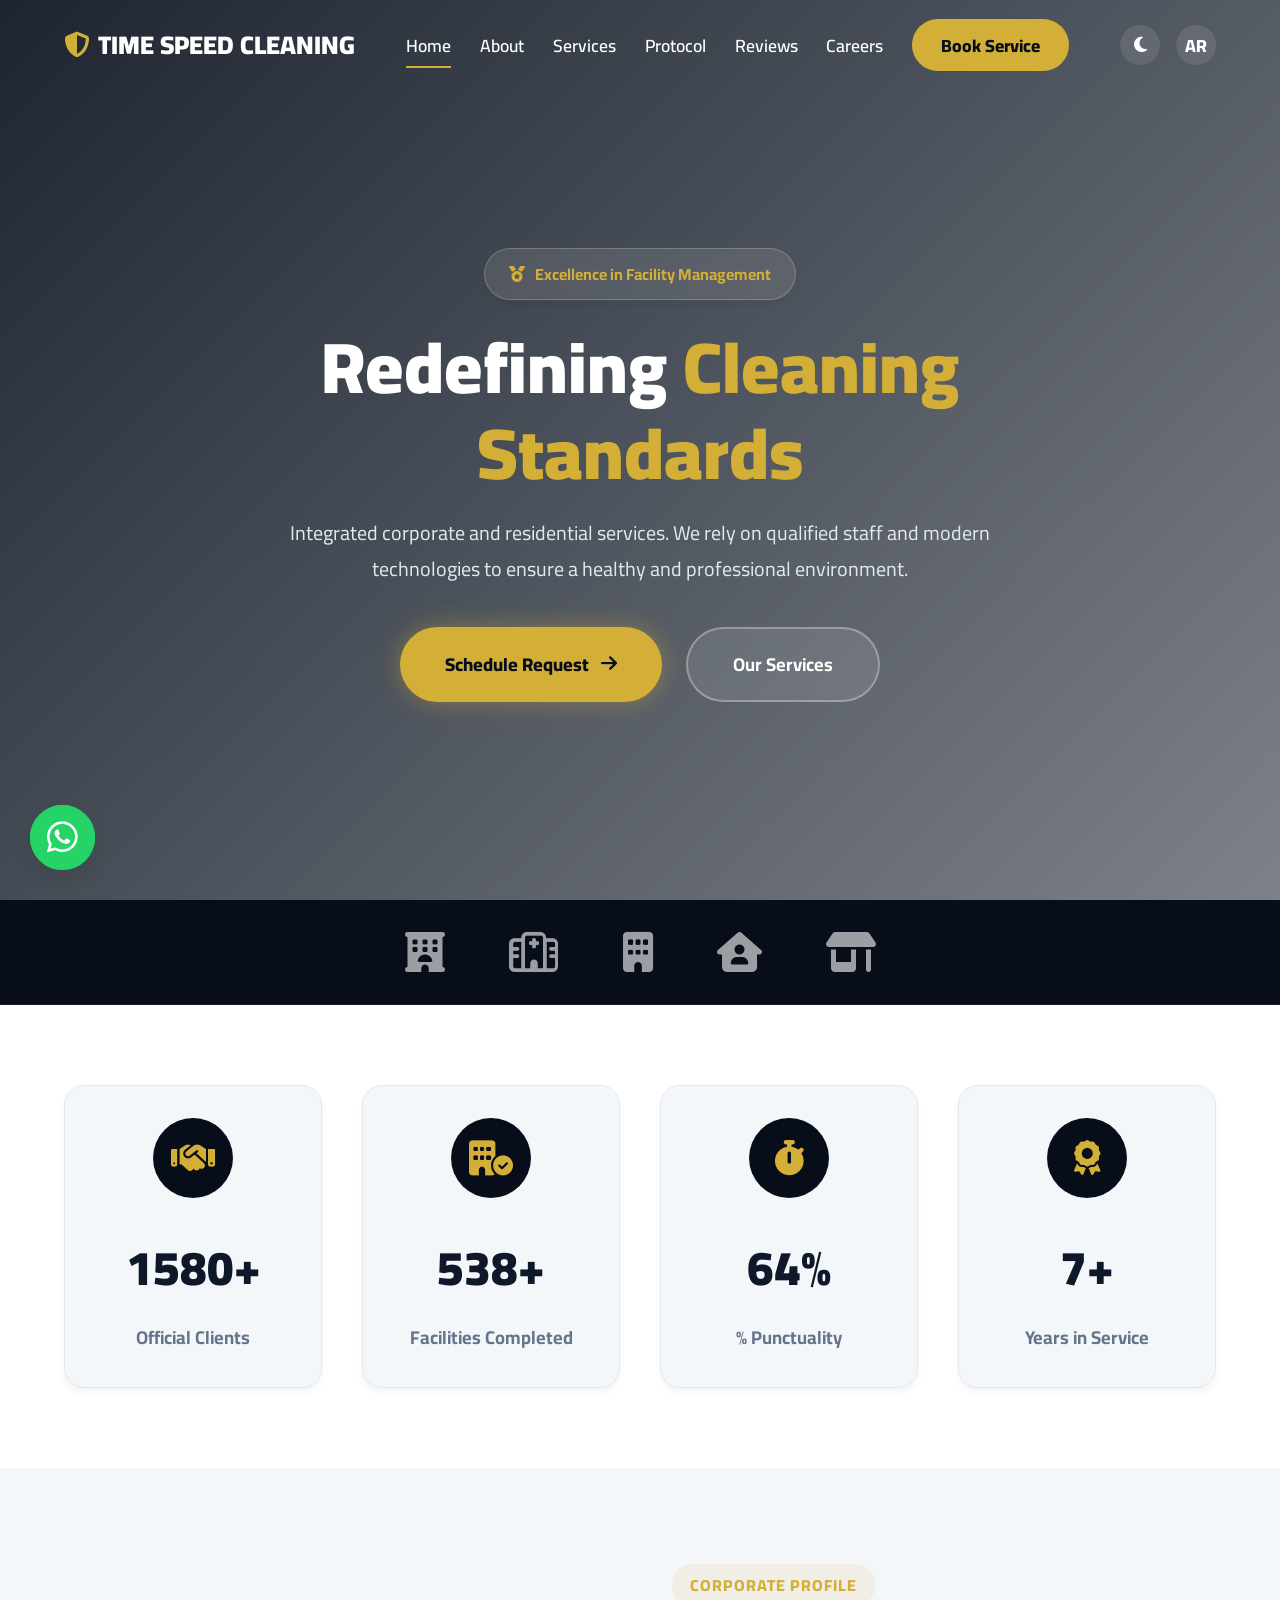
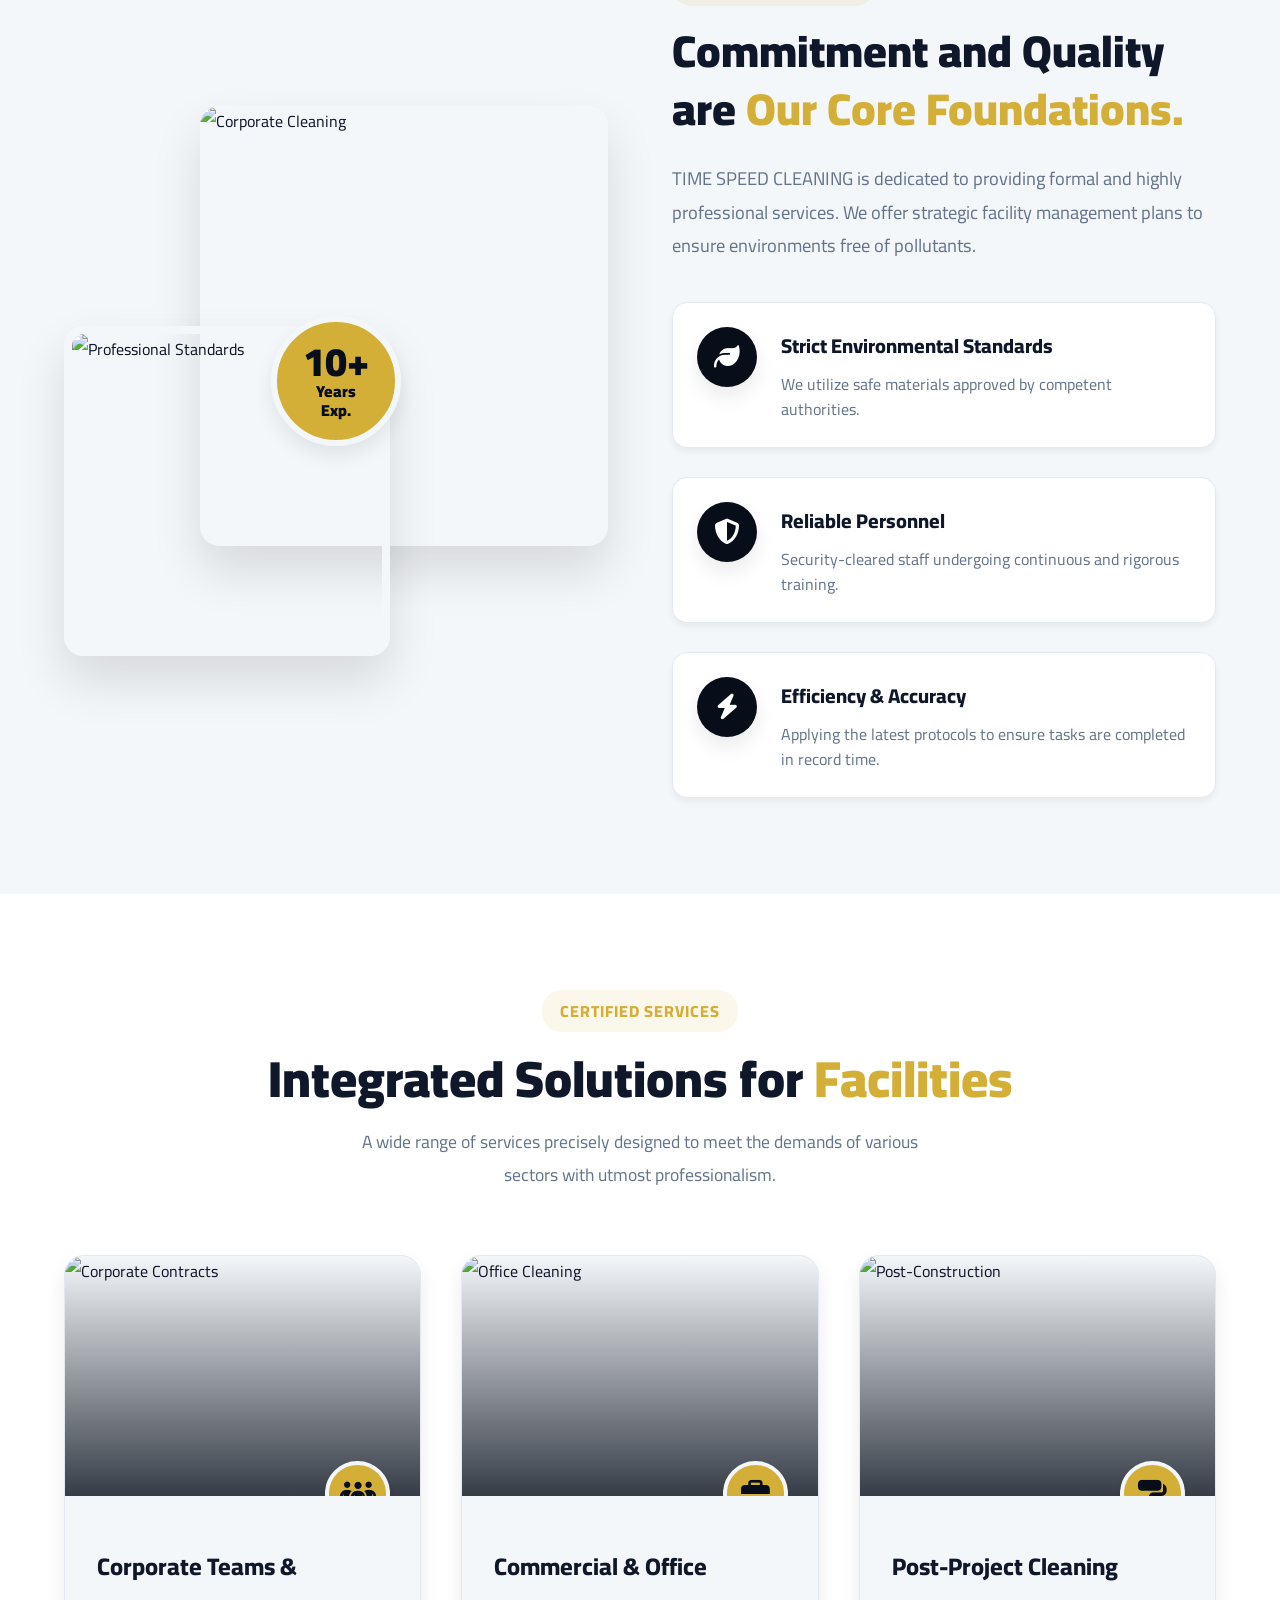
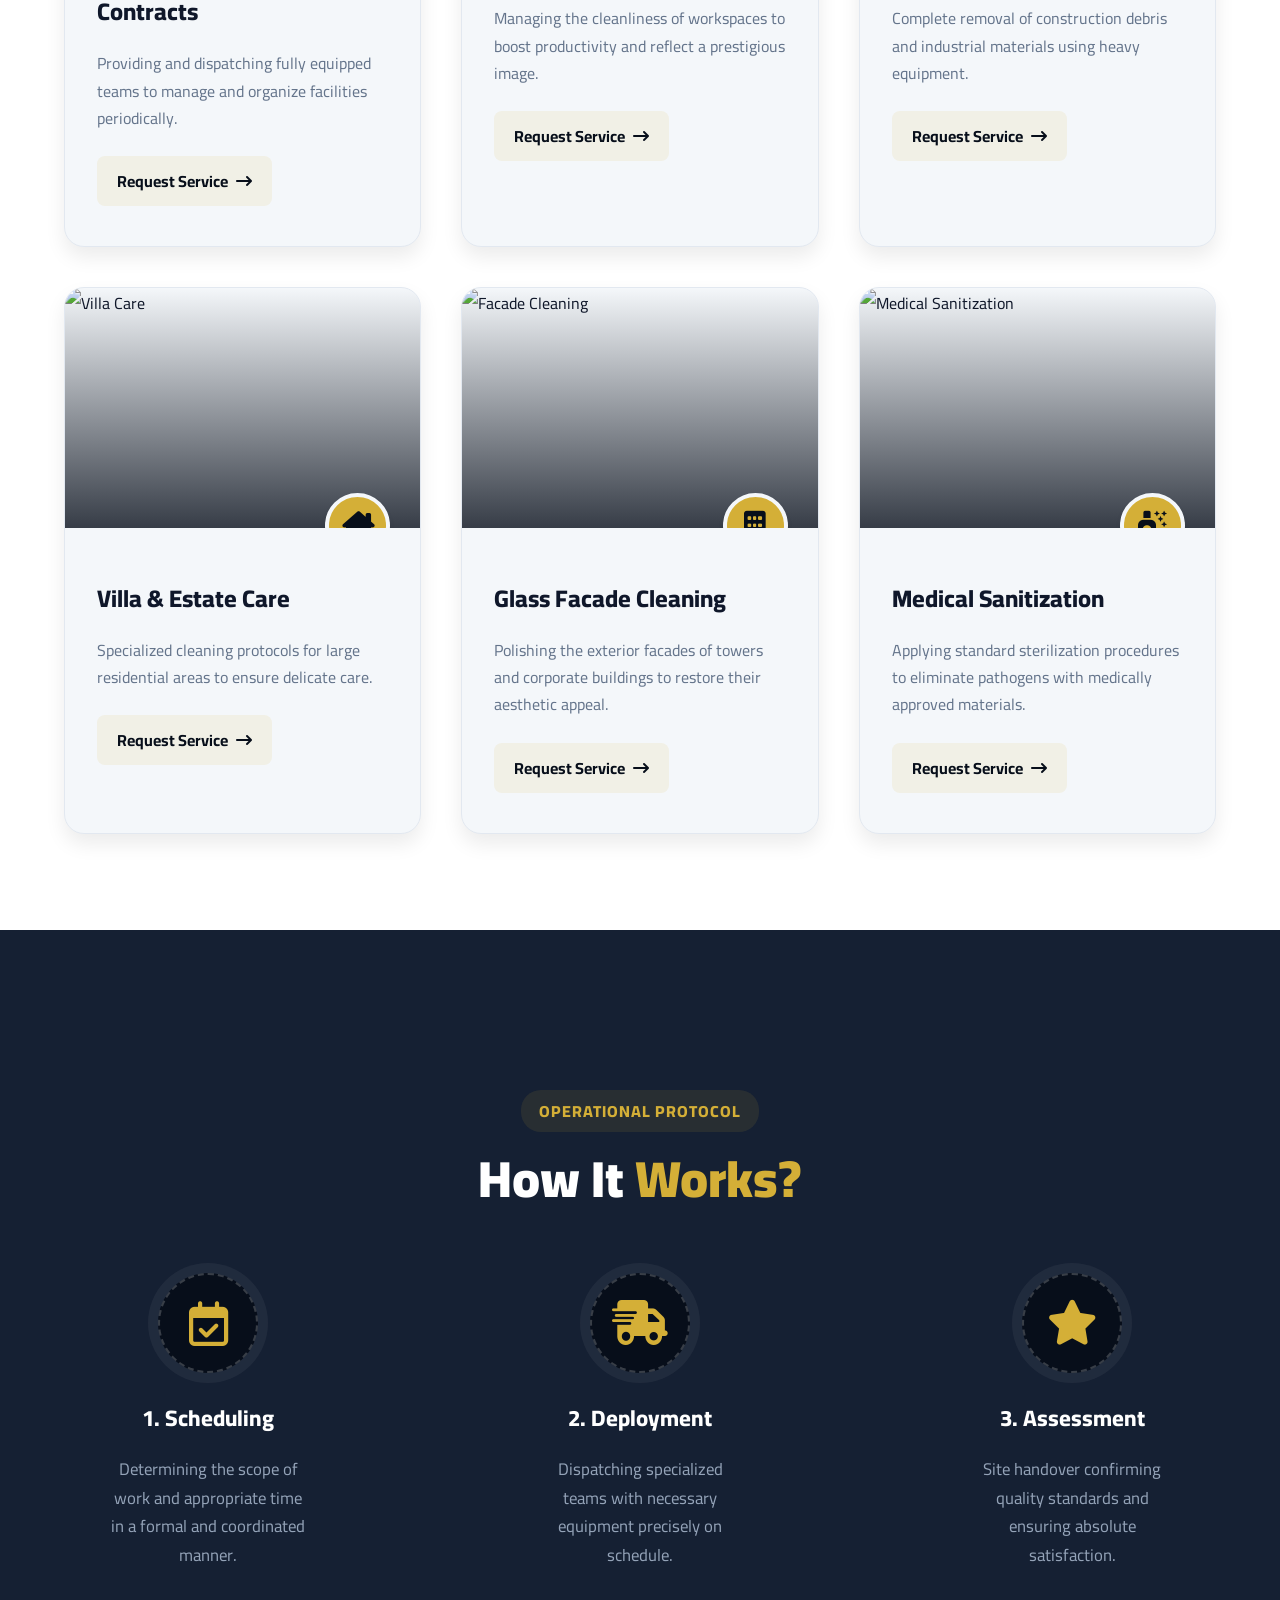
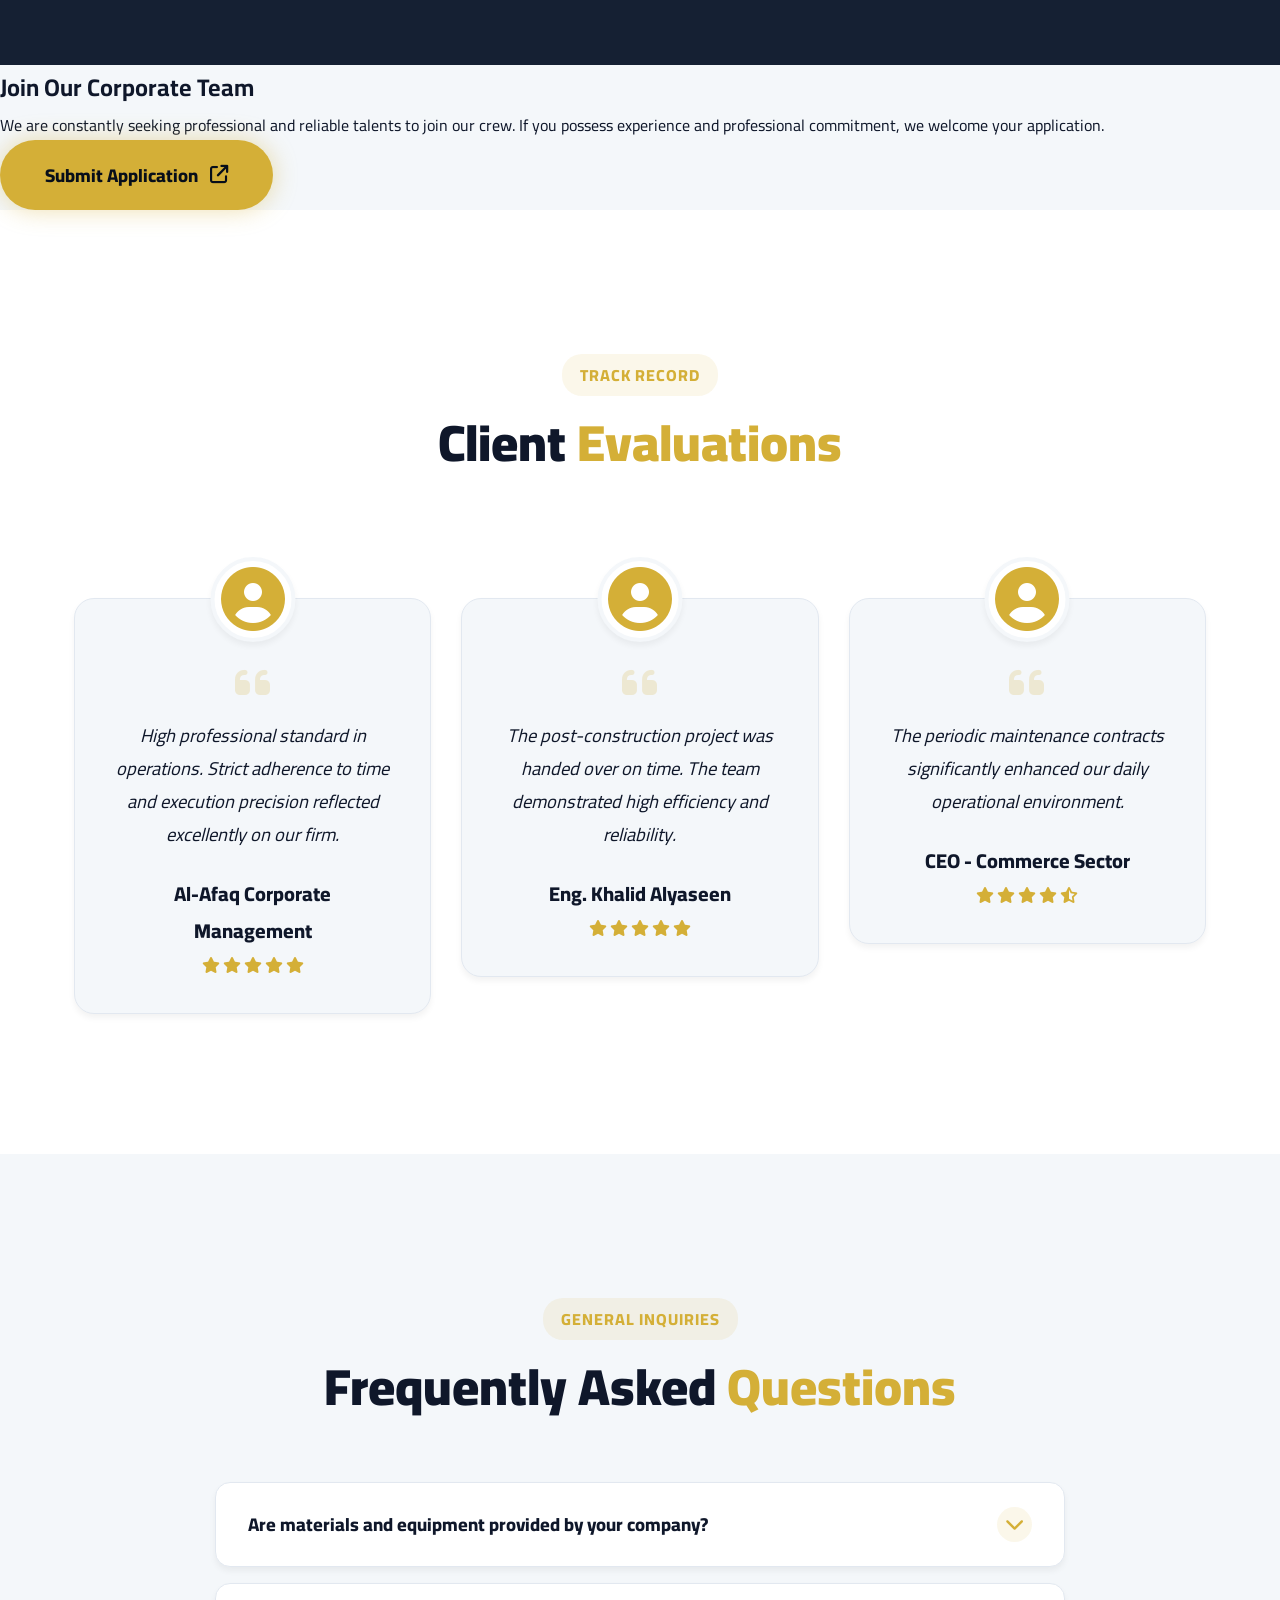
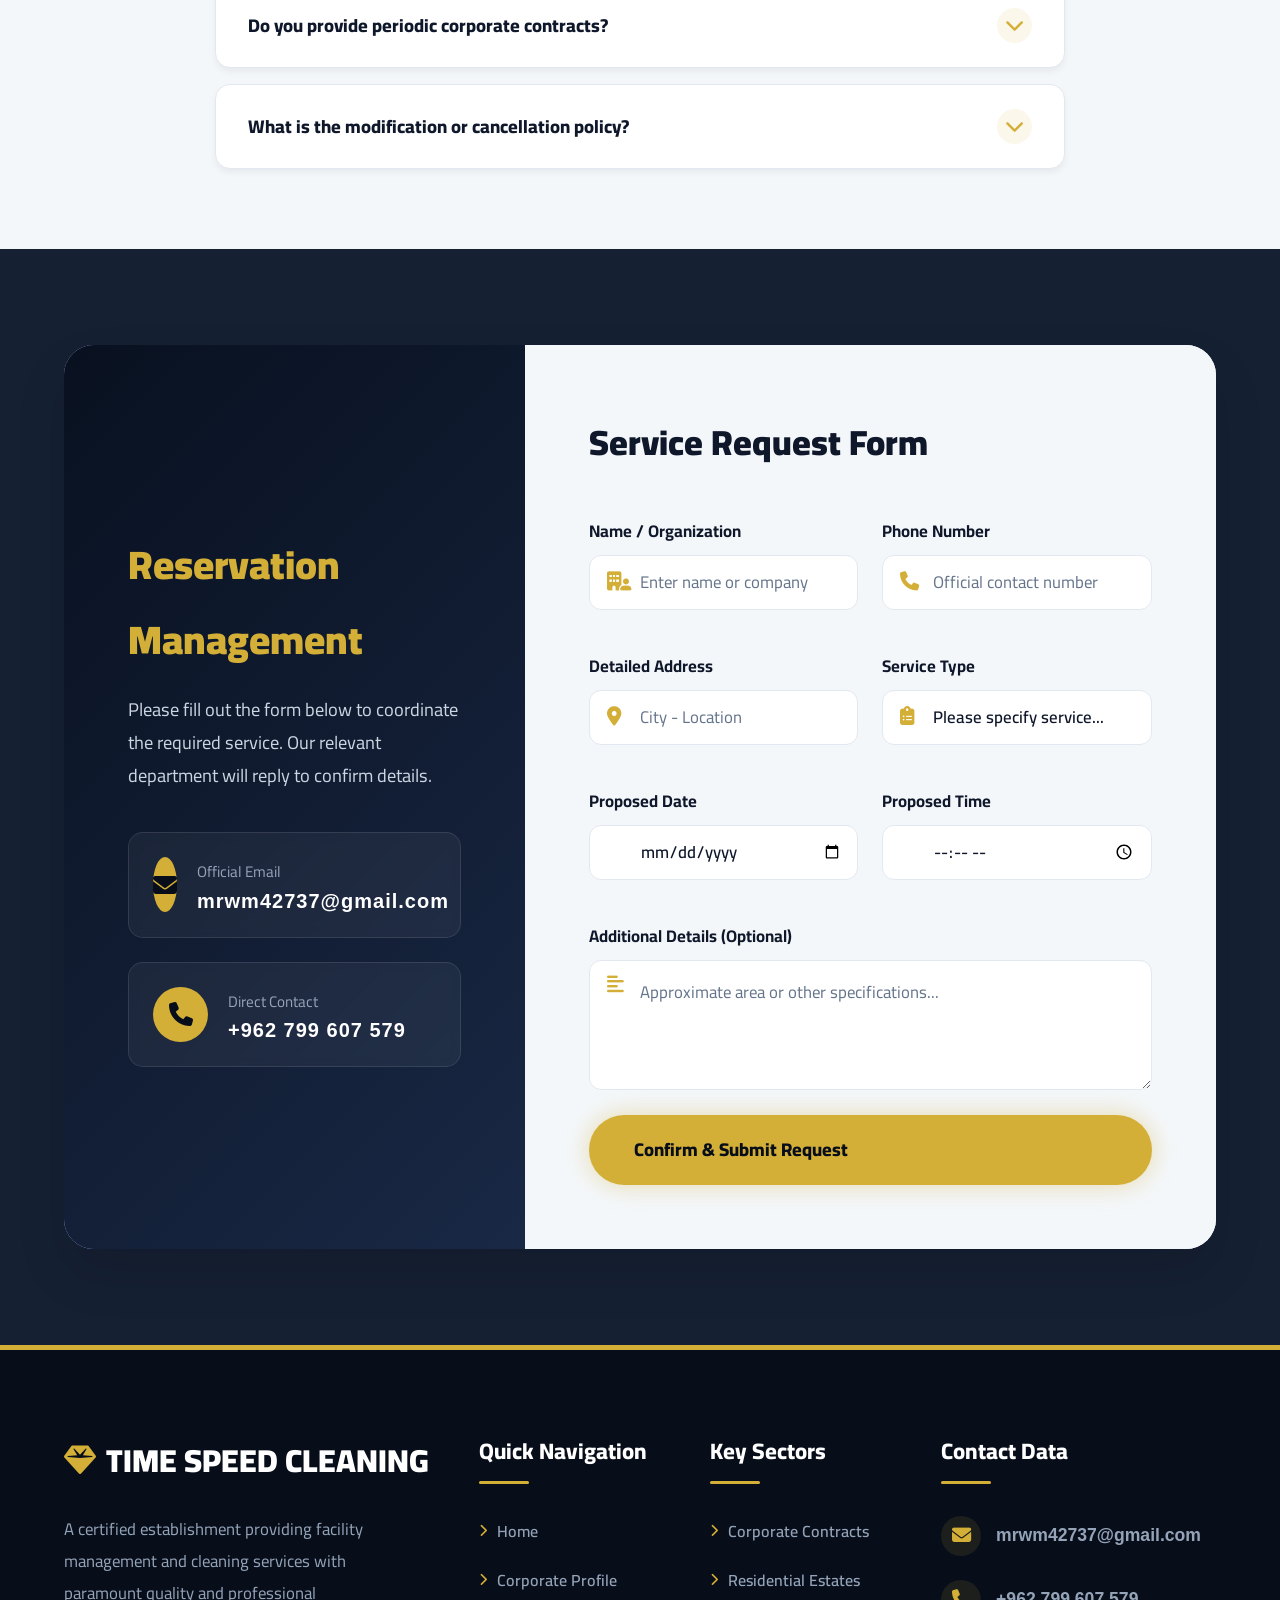
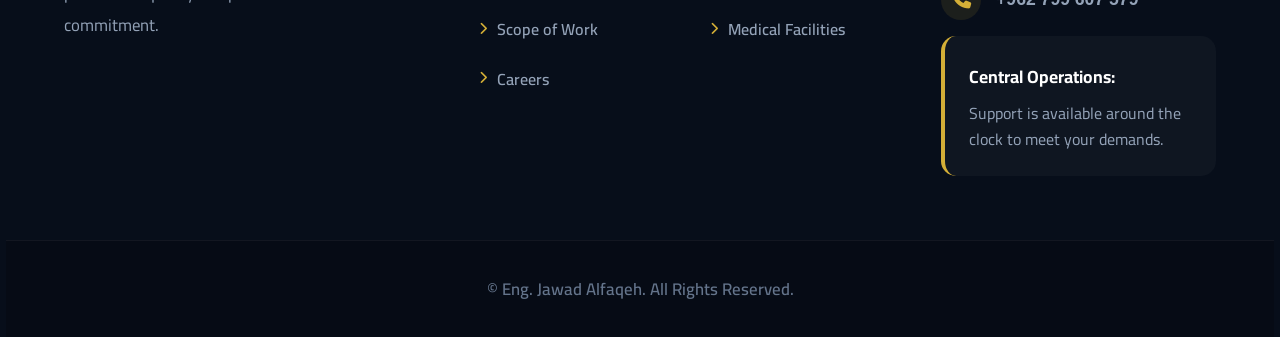
==== commit cc1b11e5: "Update en.html" ====
--- a/en.html
+++ b/en.html
@@ -3,8 +3,8 @@
 <head>
     <meta charset="UTF-8">
     <meta name="viewport" content="width=device-width, initial-scale=1.0">
-    <title>TIME SPEED CLEANING | Luxury Cleaning</title>
-    <meta name="description" content="Professional cleaning company providing villa, office, and home cleaning services with the highest quality standards in Jordan.">
+    <title>TIME SPEED CLEANING | Professional Standards</title>
+    <meta name="description" content="Professional cleaning company providing integrated corporate and residential cleaning services with the highest quality standards.">
     <!-- Fonts -->
     <link href="https://fonts.googleapis.com/css2?family=Cairo:wght@300;400;600;700;800;900&display=swap" rel="stylesheet">
     <!-- Icons -->
@@ -20,7 +20,7 @@
     <!-- Preloader -->
     <div id="preloader">
         <div class="loader-logo">
-            <i class="fa-solid fa-gem loader-icon"></i>
+            <i class="fa-solid fa-shield-halved loader-icon"></i>
             <h2>TIME SPEED CLEANING</h2>
             <div class="loading-bar"><div class="progress"></div></div>
         </div>
@@ -30,14 +30,14 @@
     <div class="menu-overlay" id="menu-overlay"></div>
 
     <!-- Floating WhatsApp -->
-    <a href="https://wa.me/962799607579" target="_blank" class="floating-wa" aria-label="Contact via WhatsApp">
+    <a href="https://wa.me/962799607579" target="_blank" class="floating-wa" aria-label="Contact Support">
         <i class="fa-brands fa-whatsapp"></i>
     </a>
 
     <!-- Navbar -->
     <nav class="navbar" id="navbar">
         <a href="#home" class="logo">
-            <i class="fa-solid fa-gem"></i> TIME SPEED CLEANING
+            <i class="fa-solid fa-shield-halved"></i> TIME SPEED CLEANING
         </a>
         
         <div class="nav-actions-mobile">
@@ -50,15 +50,16 @@
         <div class="nav-links" id="nav-links">
             <button class="close-menu" id="close-menu" aria-label="Close"><i class="fa-solid fa-xmark"></i></button>
             <a href="#home" class="active">Home</a>
-            <a href="#about">About Us</a>
+            <a href="#about">About</a>
             <a href="#services">Services</a>
-            <a href="#process">How It Works</a>
+            <a href="#process">Protocol</a>
             <a href="#testimonials">Reviews</a>
-            <button class="nav-book-btn" onclick="document.getElementById('booking').scrollIntoView({behavior: 'smooth'})">Book Now</button>
+            <a href="#careers">Careers</a>
+            <button class="nav-book-btn" onclick="document.getElementById('booking').scrollIntoView({behavior: 'smooth'})">Book Service</button>
             
             <div class="mobile-menu-contact">
                 <a href="tel:+962799607579" dir="ltr">+962 799 607 579 <i class="fa-solid fa-phone"></i></a>
-                <a href="mailto:jawadalfaqeh8@gmail.com">jawadalfaqeh8@gmail.com <i class="fa-solid fa-envelope"></i></a>
+                <a href="mailto:mrwm42737@gmail.com">mrwm42737@gmail.com <i class="fa-solid fa-envelope"></i></a>
             </div>
         </div>
         
@@ -68,41 +69,44 @@
         </div>
     </nav>
 
+    <!-- Hero Section -->
     <section id="home" class="hero">
         <div class="hero-bg-anim" style="background-image: url('https://images.unsplash.com/photo-1581578731548-c64695cc6952?auto=format&fit=crop&w=1920&q=80');"></div>
         <div class="hero-overlay"></div>
         <div class="hero-content glass-card" data-aos="fade-up">
-            <div class="badge"><i class="fa-solid fa-medal"></i> Jordan's #1 Cleaning Choice</div>
-            <h1 class="typewriter-text">Redefining the <span>Meaning of Clean</span></h1>
-            <p>A luxury hotel experience in your home or office. We use the latest technologies to ensure a healthy, safe, and sparkling environment in record time.</p>
+            <div class="badge"><i class="fa-solid fa-medal"></i> Excellence in Facility Management</div>
+            <h1 class="typewriter-text">Redefining <span>Cleaning Standards</span></h1>
+            <p>Integrated corporate and residential services. We rely on qualified staff and modern technologies to ensure a healthy and professional environment.</p>
             <div class="hero-btns">
-                <button class="btn-glow" onclick="document.getElementById('booking').scrollIntoView({behavior: 'smooth'})"><span>Book Your Slot</span> <i class="fa-solid fa-arrow-right"></i></button>
-                <a href="#services" class="btn-outline">Explore Services</a>
-            </div>
-        </div>
-    </section>
-
+                <button class="btn-glow" onclick="document.getElementById('booking').scrollIntoView({behavior: 'smooth'})"><span>Schedule Request</span> <i class="fa-solid fa-arrow-right"></i></button>
+                <a href="#services" class="btn-outline">Our Services</a>
+            </div>
+        </div>
+    </section>
+
+    <!-- Trusted By -->
     <section class="brands-section" data-aos="fade-in">
         <div class="brands-wrapper">
             <i class="fa-solid fa-hotel" title="Hotels"></i>
-            <i class="fa-regular fa-hospital" title="Hospitals"></i>
+            <i class="fa-regular fa-hospital" title="Medical"></i>
             <i class="fa-solid fa-building" title="Corporations"></i>
-            <i class="fa-solid fa-house-user" title="Residential Complexes"></i>
-            <i class="fa-solid fa-shop" title="Malls"></i>
-        </div>
-    </section>
-
+            <i class="fa-solid fa-house-user" title="Residential"></i>
+            <i class="fa-solid fa-shop" title="Commercial"></i>
+        </div>
+    </section>
+
+    <!-- Stats Section -->
     <section id="stats" class="stats-section">
         <div class="stats-container">
             <div class="stat-box" data-aos="fade-up" data-aos-delay="100">
-                <div class="icon-wrapper"><i class="fa-solid fa-face-smile-beam"></i></div>
+                <div class="icon-wrapper"><i class="fa-solid fa-handshake"></i></div>
                 <h3 class="counter" data-target="2500">0</h3>
-                <p>Happy Clients</p>
+                <p>Official Clients</p>
             </div>
             <div class="stat-box" data-aos="fade-up" data-aos-delay="200">
                 <div class="icon-wrapper"><i class="fa-solid fa-building-circle-check"></i></div>
                 <h3 class="counter" data-target="850">0</h3>
-                <p>Projects Done</p>
+                <p>Facilities Completed</p>
             </div>
             <div class="stat-box" data-aos="fade-up" data-aos-delay="300">
                 <div class="icon-wrapper"><i class="fa-solid fa-stopwatch"></i></div>
@@ -112,46 +116,47 @@
             <div class="stat-box" data-aos="fade-up" data-aos-delay="400">
                 <div class="icon-wrapper"><i class="fa-solid fa-award"></i></div>
                 <h3 class="counter" data-target="10">0</h3>
-                <p>Years of Excellence</p>
-            </div>
-        </div>
-    </section>
-
+                <p>Years in Service</p>
+            </div>
+        </div>
+    </section>
+
+    <!-- About Section -->
     <section id="about" class="about-section">
         <div class="about-grid">
             <div class="about-images" data-aos="fade-right">
-                <img src="https://images.unsplash.com/photo-1527515637462-cff94eecc1ac?auto=format&fit=crop&w=800&q=80" alt="Indoor Cleaning Team" class="img-1">
-                <img src="https://images.unsplash.com/photo-1584622650111-993a426fbf0a?auto=format&fit=crop&w=800&q=80" alt="Professional Cleaning" class="img-2">
+                <img src="https://images.unsplash.com/photo-1527515637462-cff94eecc1ac?auto=format&fit=crop&w=800&q=80" alt="Corporate Cleaning" class="img-1">
+                <img src="https://images.unsplash.com/photo-1584622650111-993a426fbf0a?auto=format&fit=crop&w=800&q=80" alt="Professional Standards" class="img-2">
                 <div class="exp-badge">
                     <span class="num">10+</span>
                     <span class="text">Years<br>Exp.</span>
                 </div>
             </div>
             <div class="about-content" data-aos="fade-left">
-                <span class="subtitle">Why Choose Us?</span>
-                <h2>Professionalism is not just a word, <span>it's our commitment.</span></h2>
-                <p>At TIME SPEED CLEANING, we don't just remove dirt, we create a vibrant environment. Our team of trained experts treats every space like an art piece that needs high care.</p>
+                <span class="subtitle">Corporate Profile</span>
+                <h2>Commitment and Quality are <span>Our Core Foundations.</span></h2>
+                <p>TIME SPEED CLEANING is dedicated to providing formal and highly professional services. We offer strategic facility management plans to ensure environments free of pollutants.</p>
                 
                 <ul class="features-list-about">
                     <li>
                         <i class="fa-solid fa-leaf"></i>
                         <div>
-                            <h4>Eco-Friendly Materials</h4>
-                            <p>We use globally approved cleaners that are completely safe for children and pets.</p>
+                            <h4>Strict Environmental Standards</h4>
+                            <p>We utilize safe materials approved by competent authorities.</p>
                         </div>
                     </li>
                     <li>
                         <i class="fa-solid fa-shield-halved"></i>
                         <div>
-                            <h4>Reliability & Safety</h4>
-                            <p>All our crew members have undergone security checks and intensive training for your peace of mind.</p>
+                            <h4>Reliable Personnel</h4>
+                            <p>Security-cleared staff undergoing continuous and rigorous training.</p>
                         </div>
                     </li>
                     <li>
                         <i class="fa-solid fa-bolt"></i>
                         <div>
-                            <h4>Speed & Accuracy</h4>
-                            <p>We get the job done on time without ever compromising on the quality of small details.</p>
+                            <h4>Efficiency & Accuracy</h4>
+                            <p>Applying the latest protocols to ensure tasks are completed in record time.</p>
                         </div>
                     </li>
                 </ul>
@@ -159,26 +164,27 @@
         </div>
     </section>
 
+    <!-- Services Section -->
     <section id="services" class="services">
         <div class="section-title" data-aos="fade-up">
-            <span class="subtitle">Comprehensive Services</span>
-            <h2>Cleaning Solutions <span>Designed for You</span></h2>
-            <p class="title-desc">We offer a complete range of cleaning services that cover all your residential and commercial needs with the highest standards.</p>
+            <span class="subtitle">Certified Services</span>
+            <h2>Integrated Solutions for <span>Facilities</span></h2>
+            <p class="title-desc">A wide range of services precisely designed to meet the demands of various sectors with utmost professionalism.</p>
         </div>
         <div class="cards-container">
             <div class="service-card" data-aos="fade-up" data-aos-delay="100">
                 <div class="card-img">
-                    <img src="https://images.unsplash.com/photo-1600596542815-ffad4c1539a9?auto=format&fit=crop&w=800&q=80" alt="Villa Cleaning">
+                    <img src="https://images.unsplash.com/photo-1612965607446-25e1332775ae?auto=format&fit=crop&w=800&q=80" alt="Corporate Contracts">
                     <div class="img-overlay"></div>
-                    <i class="fa-solid fa-house-chimney icon-floating"></i>
+                    <i class="fa-solid fa-people-group icon-floating"></i>
                 </div>
                 <div class="card-content">
-                    <h3>Villa & Home Cleaning</h3>
-                    <p>Royal care for the finest details of furniture and floors, making your home bright as day one.</p>
-                    <button class="read-more" onclick="selectService('Villa & Home Cleaning')">Request Service <i class="fa-solid fa-arrow-right-long"></i></button>
-                </div>
-            </div>
-            <div class="service-card" data-aos="fade-up" data-aos-delay="200">
+                    <h3>Corporate Teams & Contracts</h3>
+                    <p>Providing and dispatching fully equipped teams to manage and organize facilities periodically.</p>
+                    <button class="read-more" onclick="selectService('Corporate Teams & Contracts')">Request Service <i class="fa-solid fa-arrow-right-long"></i></button>
+                </div>
+            </div>
+            <div class="service-card" data-aos="fade-up" data-aos-delay="150">
                 <div class="card-img">
                     <img src="https://images.unsplash.com/photo-1497366216548-37526070297c?auto=format&fit=crop&w=800&q=80" alt="Office Cleaning">
                     <div class="img-overlay"></div>
@@ -186,91 +192,106 @@
                 </div>
                 <div class="card-content">
                     <h3>Commercial & Office</h3>
-                    <p>A clean environment that boosts employee productivity and reflects a professional image.</p>
-                    <button class="read-more" onclick="selectService('Office & Corporate Cleaning')">Request Service <i class="fa-solid fa-arrow-right-long"></i></button>
-                </div>
-            </div>
-            <div class="service-card" data-aos="fade-up" data-aos-delay="300">
+                    <p>Managing the cleanliness of workspaces to boost productivity and reflect a prestigious image.</p>
+                    <button class="read-more" onclick="selectService('Commercial & Office Cleaning')">Request Service <i class="fa-solid fa-arrow-right-long"></i></button>
+                </div>
+            </div>
+            <div class="service-card" data-aos="fade-up" data-aos-delay="200">
                 <div class="card-img">
                     <img src="https://images.unsplash.com/photo-1504328345606-18bbc8c9d7d1?auto=format&fit=crop&w=800&q=80" alt="Post-Construction">
                     <div class="img-overlay"></div>
                     <i class="fa-solid fa-paint-roller icon-floating"></i>
                 </div>
                 <div class="card-content">
-                    <h3>Post-Construction</h3>
-                    <p>Complete removal of construction waste, paints, and cement with modern specialized devices.</p>
-                    <button class="read-more" onclick="selectService('Post-Construction Cleaning')">Request Service <i class="fa-solid fa-arrow-right-long"></i></button>
-                </div>
-            </div>
-            <div class="service-card" data-aos="fade-up" data-aos-delay="400">
+                    <h3>Post-Project Cleaning</h3>
+                    <p>Complete removal of construction debris and industrial materials using heavy equipment.</p>
+                    <button class="read-more" onclick="selectService('Post-Project Cleaning')">Request Service <i class="fa-solid fa-arrow-right-long"></i></button>
+                </div>
+            </div>
+            <div class="service-card" data-aos="fade-up" data-aos-delay="250">
                 <div class="card-img">
-                    <img src="https://images.unsplash.com/photo-1600607686527-6fb886090705?auto=format&fit=crop&w=800&q=80" alt="Carpet Cleaning">
+                    <img src="https://images.unsplash.com/photo-1600596542815-ffad4c1539a9?auto=format&fit=crop&w=800&q=80" alt="Villa Care">
                     <div class="img-overlay"></div>
-                    <i class="fa-solid fa-couch icon-floating"></i>
+                    <i class="fa-solid fa-house-chimney icon-floating"></i>
                 </div>
                 <div class="card-content">
-                    <h3>Carpet & Upholstery</h3>
-                    <p>Deep cleaning and removal of tough stains and odors using dry steam technology.</p>
-                    <button class="read-more" onclick="selectService('Carpet & Upholstery')">Request Service <i class="fa-solid fa-arrow-right-long"></i></button>
-                </div>
-            </div>
-            <div class="service-card" data-aos="fade-up" data-aos-delay="500">
+                    <h3>Villa & Estate Care</h3>
+                    <p>Specialized cleaning protocols for large residential areas to ensure delicate care.</p>
+                    <button class="read-more" onclick="selectService('Villa & Estate Care')">Request Service <i class="fa-solid fa-arrow-right-long"></i></button>
+                </div>
+            </div>
+            <div class="service-card" data-aos="fade-up" data-aos-delay="300">
                 <div class="card-img">
                     <img src="https://images.unsplash.com/photo-1486406146926-c627a92ad1ab?auto=format&fit=crop&w=800&q=80" alt="Facade Cleaning">
                     <div class="img-overlay"></div>
                     <i class="fa-solid fa-building icon-floating"></i>
                 </div>
                 <div class="card-content">
-                    <h3>Facade Cleaning</h3>
-                    <p>Polishing glass and stone facades for companies and buildings to restore their shine.</p>
-                    <button class="read-more" onclick="selectService('Facade Cleaning')">Request Service <i class="fa-solid fa-arrow-right-long"></i></button>
-                </div>
-            </div>
-            <div class="service-card" data-aos="fade-up" data-aos-delay="600">
+                    <h3>Glass Facade Cleaning</h3>
+                    <p>Polishing the exterior facades of towers and corporate buildings to restore their aesthetic appeal.</p>
+                    <button class="read-more" onclick="selectService('Glass Facade Cleaning')">Request Service <i class="fa-solid fa-arrow-right-long"></i></button>
+                </div>
+            </div>
+            <div class="service-card" data-aos="fade-up" data-aos-delay="350">
                 <div class="card-img">
-                    <img src="https://images.unsplash.com/photo-1584467735815-f778f274e296?auto=format&fit=crop&w=800&q=80" alt="Sanitization">
+                    <img src="https://images.unsplash.com/photo-1584467735815-f778f274e296?auto=format&fit=crop&w=800&q=80" alt="Medical Sanitization">
                     <div class="img-overlay"></div>
                     <i class="fa-solid fa-spray-can-sparkles icon-floating"></i>
                 </div>
                 <div class="card-content">
-                    <h3>Deep Sanitization</h3>
-                    <p>Eliminating viruses and bacteria with approved medical materials for maximum protection.</p>
-                    <button class="read-more" onclick="selectService('Deep Sanitization')">Request Service <i class="fa-solid fa-arrow-right-long"></i></button>
-                </div>
-            </div>
-        </div>
-    </section>
-
+                    <h3>Medical Sanitization</h3>
+                    <p>Applying standard sterilization procedures to eliminate pathogens with medically approved materials.</p>
+                    <button class="read-more" onclick="selectService('Medical Sanitization')">Request Service <i class="fa-solid fa-arrow-right-long"></i></button>
+                </div>
+            </div>
+        </div>
+    </section>
+
+    <!-- Process Section -->
     <section id="process" class="process-section">
         <div class="section-title" data-aos="fade-up">
-            <span class="subtitle">Simple Steps</span>
+            <span class="subtitle">Operational Protocol</span>
             <h2>How It <span>Works?</span></h2>
         </div>
         <div class="process-container">
             <div class="process-step" data-aos="zoom-in" data-aos-delay="100">
                 <div class="step-icon"><i class="fa-regular fa-calendar-check"></i></div>
-                <h3>1. Book Appointment</h3>
-                <p>In one step via our website or WhatsApp, select the service and time that suits you.</p>
+                <h3>1. Scheduling</h3>
+                <p>Determining the scope of work and appropriate time in a formal and coordinated manner.</p>
             </div>
             <div class="process-line"></div>
             <div class="process-step" data-aos="zoom-in" data-aos-delay="200">
                 <div class="step-icon"><i class="fa-solid fa-truck-fast"></i></div>
-                <h3>2. Team Arrival</h3>
-                <p>Our fully equipped team arrives on time to professionally begin the cleaning process.</p>
+                <h3>2. Deployment</h3>
+                <p>Dispatching specialized teams with necessary equipment precisely on schedule.</p>
             </div>
             <div class="process-line"></div>
             <div class="process-step" data-aos="zoom-in" data-aos-delay="300">
                 <div class="step-icon"><i class="fa-solid fa-star"></i></div>
-                <h3>3. Enjoy Cleanliness</h3>
-                <p>Receive your place sparkling clean and enjoy a healthy environment and peace of mind.</p>
-            </div>
-        </div>
-    </section>
-
+                <h3>3. Assessment</h3>
+                <p>Site handover confirming quality standards and ensuring absolute satisfaction.</p>
+            </div>
+        </div>
+    </section>
+
+    <!-- Careers Section -->
+    <section id="careers" class="careers-section">
+        <div class="careers-container" data-aos="fade-up">
+            <div class="careers-content">
+                <h2>Join Our <span>Corporate Team</span></h2>
+                <p>We are constantly seeking professional and reliable talents to join our crew. If you possess experience and professional commitment, we welcome your application.</p>
+                <a href="https://docs.google.com/forms/d/e/1FAIpQLSd6sWSk1OdtpwYrU6UFFCq4URNeD7EPeWBoMJjj3FY3IimdPA/viewform?usp=header" target="_blank" class="btn-glow" rel="noopener noreferrer">
+                    Submit Application <i class="fa-solid fa-arrow-up-right-from-square"></i>
+                </a>
+            </div>
+        </div>
+    </section>
+
+    <!-- Testimonials -->
     <section id="testimonials" class="testimonials-section">
         <div class="section-title" data-aos="fade-up">
-            <span class="subtitle">Success Stories</span>
-            <h2>What Our <span>Clients Say</span></h2>
+            <span class="subtitle">Track Record</span>
+            <h2>Client <span>Evaluations</span></h2>
         </div>
         <div class="swiper mySwiper" data-aos="zoom-in">
             <div class="swiper-wrapper">
@@ -278,8 +299,8 @@
                     <div class="testi-card">
                         <div class="client-avatar"><i class="fa-solid fa-circle-user"></i></div>
                         <i class="fa-solid fa-quote-left quote-icon"></i>
-                        <p>"A service beyond imagination! Punctuality and attention to small details made my home look completely new."</p>
-                        <h4>Eng. Ahmad Khalil</h4>
+                        <p>High professional standard in operations. Strict adherence to time and execution precision reflected excellently on our firm.</p>
+                        <h4>Al-Afaq Corporate Management</h4>
                         <div class="stars"><i class="fa-solid fa-star"></i><i class="fa-solid fa-star"></i><i class="fa-solid fa-star"></i><i class="fa-solid fa-star"></i><i class="fa-solid fa-star"></i></div>
                     </div>
                 </div>
@@ -287,8 +308,8 @@
                     <div class="testi-card">
                         <div class="client-avatar"><i class="fa-solid fa-circle-user"></i></div>
                         <i class="fa-solid fa-quote-left quote-icon"></i>
-                        <p>"We hired them to clean the new company headquarters after finishing, the result was impressive."</p>
-                        <h4>Sara Al-Otaibi</h4>
+                        <p>The post-construction project was handed over on time. The team demonstrated high efficiency and reliability.</p>
+                        <h4>Eng. Khalid Alyaseen</h4>
                         <div class="stars"><i class="fa-solid fa-star"></i><i class="fa-solid fa-star"></i><i class="fa-solid fa-star"></i><i class="fa-solid fa-star"></i><i class="fa-solid fa-star"></i></div>
                     </div>
                 </div>
@@ -296,89 +317,73 @@
                     <div class="testi-card">
                         <div class="client-avatar"><i class="fa-solid fa-circle-user"></i></div>
                         <i class="fa-solid fa-quote-left quote-icon"></i>
-                        <p>"The best cleaning company I dealt with in Jordan. Fast response and highly professional staff."</p>
-                        <h4>Dr. Rami Abdullah</h4>
+                        <p>The periodic maintenance contracts significantly enhanced our daily operational environment.</p>
+                        <h4>CEO - Commerce Sector</h4>
                         <div class="stars"><i class="fa-solid fa-star"></i><i class="fa-solid fa-star"></i><i class="fa-solid fa-star"></i><i class="fa-solid fa-star"></i><i class="fa-solid fa-star-half-stroke"></i></div>
                     </div>
                 </div>
-                <div class="swiper-slide">
-                    <div class="testi-card">
-                        <div class="client-avatar"><i class="fa-solid fa-circle-user"></i></div>
-                        <i class="fa-solid fa-quote-left quote-icon"></i>
-                        <p>"Very elegant dealing and impressive results. The team was punctual and used great smelling, non-allergenic cleaning products."</p>
-                        <h4>Dr. Noor Issa</h4>
-                        <div class="stars"><i class="fa-solid fa-star"></i><i class="fa-solid fa-star"></i><i class="fa-solid fa-star"></i><i class="fa-solid fa-star"></i><i class="fa-solid fa-star"></i></div>
-                    </div>
-                </div>
             </div>
             <div class="swiper-pagination"></div>
         </div>
     </section>
 
+    <!-- FAQ -->
     <section id="faq" class="faq-section">
         <div class="section-title" data-aos="fade-up">
-            <span class="subtitle">Common Inquiries</span>
+            <span class="subtitle">General Inquiries</span>
             <h2>Frequently Asked <span>Questions</span></h2>
         </div>
         <div class="faq-container" data-aos="fade-up">
             <div class="faq-item">
                 <div class="faq-question">
-                    Do you bring your own cleaning supplies and equipment?
+                    Are materials and equipment provided by your company?
                     <i class="fa-solid fa-chevron-down"></i>
                 </div>
                 <div class="faq-answer">
-                    Yes, our team arrives fully equipped with the latest tools and safe, effective cleaning materials to ensure the highest quality without extra burden on you.
+                    Yes, our crews are fully equipped with advanced materials and machinery to guarantee operations meet approved standards.
                 </div>
             </div>
             <div class="faq-item">
                 <div class="faq-question">
-                    Are the cleaning products safe for children and pets?
+                    Do you provide periodic corporate contracts?
                     <i class="fa-solid fa-chevron-down"></i>
                 </div>
                 <div class="faq-answer">
-                    Absolutely, we make sure to use eco-friendly and medically licensed products to ensure the safety of your entire family and pets while maintaining cleaning effectiveness.
+                    Absolutely, we offer structured operational contracts (daily, weekly, monthly) strictly based on the facility's demands.
                 </div>
             </div>
             <div class="faq-item">
                 <div class="faq-question">
-                    Is there a guarantee on the work quality?
+                    What is the modification or cancellation policy?
                     <i class="fa-solid fa-chevron-down"></i>
                 </div>
                 <div class="faq-answer">
-                    Customer satisfaction is our first priority. If you are not satisfied with any part of the service, please let us know immediately and the team will address it right away until you are completely satisfied.
-                </div>
-            </div>
-            <div class="faq-item">
-                <div class="faq-question">
-                    How can I reschedule or cancel my booking?
-                    <i class="fa-solid fa-chevron-down"></i>
-                </div>
-                <div class="faq-answer">
-                    You can contact us directly via WhatsApp or phone at least 24 hours before your appointment, and we will be happy to assist you in rescheduling or canceling it easily.
-                </div>
-            </div>
-        </div>
-    </section>
-
+                    Scheduled appointments can be modified by notifying us a minimum of 24 hours in advance through official communication channels.
+                </div>
+            </div>
+        </div>
+    </section>
+
+    <!-- Booking -->
     <section id="booking" class="booking">
         <div class="booking-container" data-aos="fade-up">
             <div class="booking-grid">
-                <div class="booking-info glass-card-dark" style="background-image: linear-gradient(135deg, rgba(7,14,26,0.95), rgba(21,32,51,0.9)), url('https://images.unsplash.com/photo-1504328345606-18bbc8c9d7d1?auto=format&fit=crop&w=800&q=80');">
-                    <h2>Your Path to Clean Starts Here</h2>
-                    <p>Fill out this simplified form and our specialized team will contact you within minutes to confirm via WhatsApp.</p>
+                <div class="booking-info glass-card-dark" style="background-image: linear-gradient(135deg, rgba(30,58,138,0.95), rgba(37,99,235,0.9)), url('https://images.unsplash.com/photo-1497366216548-37526070297c?auto=format&fit=crop&w=800&q=80');">
+                    <h2>Reservation Management</h2>
+                    <p>Please fill out the form below to coordinate the required service. Our relevant department will reply to confirm details.</p>
                     
                     <div class="contact-methods">
-                        <a href="mailto:jawadalfaqeh8@gmail.com" class="method">
+                        <a href="mailto:mrwm42737@gmail.com" class="method">
                             <div class="method-icon"><i class="fa-solid fa-envelope"></i></div>
                             <div class="method-text">
-                                <span>Email Us</span>
-                                <strong>jawadalfaqeh8@gmail.com</strong>
+                                <span>Official Email</span>
+                                <strong>mrwm42737@gmail.com</strong>
                             </div>
                         </a>
                         <a href="tel:+962799607579" class="method" dir="ltr">
                             <div class="method-icon"><i class="fa-solid fa-phone"></i></div>
                             <div class="method-text">
-                                <span>Call Us Directly</span>
+                                <span>Direct Contact</span>
                                 <strong>+962 799 607 579</strong>
                             </div>
                         </a>
@@ -386,53 +391,53 @@
                 </div>
                 
                 <form id="bookingForm" class="booking-form premium-form" data-lang="en">
-                    <h3 class="form-title">Quick Booking</h3>
+                    <h3 class="form-title">Service Request Form</h3>
                     
                     <div class="input-grid">
                         <div class="input-field">
-                            <label for="name_en">Full Name</label>
+                            <label for="name_en">Name / Organization</label>
                             <div class="input-wrapper">
-                                <i class="fa-solid fa-user form-icon"></i>
-                                <input type="text" id="name" required placeholder="Enter your full name">
+                                <i class="fa-solid fa-building-user form-icon"></i>
+                                <input type="text" id="name" required placeholder="Enter name or company">
                             </div>
                         </div>
                         <div class="input-field">
                             <label for="phone_en">Phone Number</label>
                             <div class="input-wrapper">
                                 <i class="fa-solid fa-phone form-icon"></i>
-                                <input type="tel" id="phone" required placeholder="079XXXXXXX">
+                                <input type="tel" id="phone" required placeholder="Official contact number">
                             </div>
                         </div>
                         <div class="input-field">
-                            <label for="city_en">City / Region</label>
+                            <label for="city_en">Detailed Address</label>
                             <div class="input-wrapper">
                                 <i class="fa-solid fa-location-dot form-icon"></i>
-                                <input type="text" id="city" required placeholder="E.g. Amman - Jubeiha">
+                                <input type="text" id="city" required placeholder="City - Location">
                             </div>
                         </div>
                         <div class="input-field select-field">
-                            <label for="service_en">Required Service</label>
+                            <label for="service_en">Service Type</label>
                             <div class="input-wrapper">
-                                <i class="fa-solid fa-broom form-icon"></i>
+                                <i class="fa-solid fa-clipboard-list form-icon"></i>
                                 <select id="service" required>
-                                    <option value="" disabled selected hidden>Select Service...</option>
-                                    <option value="Villa & Home Cleaning">Villa & Home Cleaning</option>
-                                    <option value="Office & Corporate Cleaning">Office & Corporate Cleaning</option>
-                                    <option value="Post-Construction Cleaning">Post-Construction Cleaning</option>
-                                    <option value="Carpet & Upholstery">Carpet & Upholstery</option>
-                                    <option value="Facade Cleaning">Facade Cleaning</option>
-                                    <option value="Deep Sanitization">Deep Sanitization</option>
+                                    <option value="" disabled selected hidden>Please specify service...</option>
+                                    <option value="Corporate Teams & Contracts">Corporate Teams & Contracts</option>
+                                    <option value="Commercial & Office Cleaning">Commercial & Office Cleaning</option>
+                                    <option value="Villa & Estate Care">Villa & Estate Care</option>
+                                    <option value="Post-Project Cleaning">Post-Project Cleaning</option>
+                                    <option value="Glass Facade Cleaning">Glass Facade Cleaning</option>
+                                    <option value="Medical Sanitization">Medical Sanitization</option>
                                 </select>
                             </div>
                         </div>
                         <div class="input-field">
-                            <label for="date_en">Date</label>
+                            <label for="date_en">Proposed Date</label>
                             <div class="input-wrapper">
                                 <input type="date" id="date" required>
                             </div>
                         </div>
                         <div class="input-field">
-                            <label for="time_en">Time</label>
+                            <label for="time_en">Proposed Time</label>
                             <div class="input-wrapper">
                                 <input type="time" id="time" required>
                             </div>
@@ -440,69 +445,65 @@
                     </div>
 
                     <div class="input-field w-100 mt-3">
-                        <label for="notes_en">Additional Notes (Optional)</label>
+                        <label for="notes_en">Additional Details (Optional)</label>
                         <div class="input-wrapper">
-                            <i class="fa-solid fa-comment-dots form-icon textarea-icon"></i>
-                            <textarea id="notes" placeholder="Any extra details about the space or service needed..."></textarea>
+                            <i class="fa-solid fa-align-left form-icon textarea-icon"></i>
+                            <textarea id="notes" placeholder="Approximate area or other specifications..."></textarea>
                         </div>
                     </div>
 
                     <button type="submit" class="btn-glow w-100">
-                        <i class="fa-brands fa-whatsapp"></i> Send & Confirm
+                        Confirm & Submit Request
                     </button>
                 </form>
             </div>
         </div>
     </section>
 
+    <!-- Footer -->
     <footer id="contact">
         <div class="footer-container">
             <div class="footer-col">
                 <div class="footer-logo">
                     <i class="fa-solid fa-gem"></i> TIME SPEED CLEANING
                 </div>
-                <p>We provide luxury hotel-level cleaning services. We rely on trained staff and the latest technologies to ensure a healthy environment worthy of our clients.</p>
-                <div class="social-links">
-                    <a href="#" aria-label="Facebook"><i class="fa-brands fa-facebook-f"></i></a>
-                    <a href="#" aria-label="Instagram"><i class="fa-brands fa-instagram"></i></a>
-                    <a href="#" aria-label="TikTok"><i class="fa-brands fa-tiktok"></i></a>
-                </div>
+                <p>A certified establishment providing facility management and cleaning services with paramount quality and professional commitment.</p>
             </div>
             <div class="footer-col">
-                <h4>Quick Links</h4>
+                <h4>Quick Navigation</h4>
                 <div class="footer-links">
                     <a href="#home"><i class="fa-solid fa-chevron-right"></i> Home</a>
-                    <a href="#about"><i class="fa-solid fa-chevron-right"></i> About Us</a>
-                    <a href="#services"><i class="fa-solid fa-chevron-right"></i> Services</a>
-                    <a href="#testimonials"><i class="fa-solid fa-chevron-right"></i> Reviews</a>
+                    <a href="#about"><i class="fa-solid fa-chevron-right"></i> Corporate Profile</a>
+                    <a href="#services"><i class="fa-solid fa-chevron-right"></i> Scope of Work</a>
+                    <a href="#careers"><i class="fa-solid fa-chevron-right"></i> Careers</a>
                 </div>
             </div>
             <div class="footer-col">
-                <h4>Our Services</h4>
+                <h4>Key Sectors</h4>
                 <div class="footer-links">
-                    <a href="#services"><i class="fa-solid fa-chevron-right"></i> Villa Cleaning</a>
-                    <a href="#services"><i class="fa-solid fa-chevron-right"></i> Office Cleaning</a>
-                    <a href="#services"><i class="fa-solid fa-chevron-right"></i> Post-Construction</a>
-                    <a href="#services"><i class="fa-solid fa-chevron-right"></i> Deep Sanitization</a>
+                    <a href="#services"><i class="fa-solid fa-chevron-right"></i> Corporate Contracts</a>
+                    <a href="#services"><i class="fa-solid fa-chevron-right"></i> Residential Estates</a>
+                    <a href="#services"><i class="fa-solid fa-chevron-right"></i> Medical Facilities</a>
                 </div>
             </div>
             <div class="footer-col">
-                <h4>Contact Us</h4>
+                <h4>Contact Data</h4>
                 <div class="footer-contact">
-                    <a href="mailto:jawadalfaqeh8@gmail.com"><i class="fa-solid fa-envelope"></i> jawadalfaqeh8@gmail.com</a>
+                    <a href="mailto:mrwm42737@gmail.com"><i class="fa-solid fa-envelope"></i> mrwm42737@gmail.com</a>
                     <a href="tel:+962799607579" dir="ltr" class="align-left"><i class="fa-solid fa-phone"></i> +962 799 607 579</a>
                 </div>
                 <div class="working-hours">
-                    <strong>Working Hours:</strong>
-                    <p>Available to serve you 24/7 all week long.</p>
+                    <strong>Central Operations:</strong>
+                    <p>Support is available around the clock to meet your demands.</p>
                 </div>
             </div>
         </div>
         <div class="footer-bottom">
-            <p>&copy; Eng.Jawad Alfaqeh. All Rights Reserved.</p>
+            <p>&copy; Eng. Jawad Alfaqeh. All Rights Reserved.</p>
         </div>
     </footer>
 
+    <!-- Scripts -->
     <script src="https://unpkg.com/aos@2.3.1/dist/aos.js"></script>
     <script src="https://cdn.jsdelivr.net/npm/swiper@10/swiper-bundle.min.js"></script>
     <script src="js/script.js"></script>
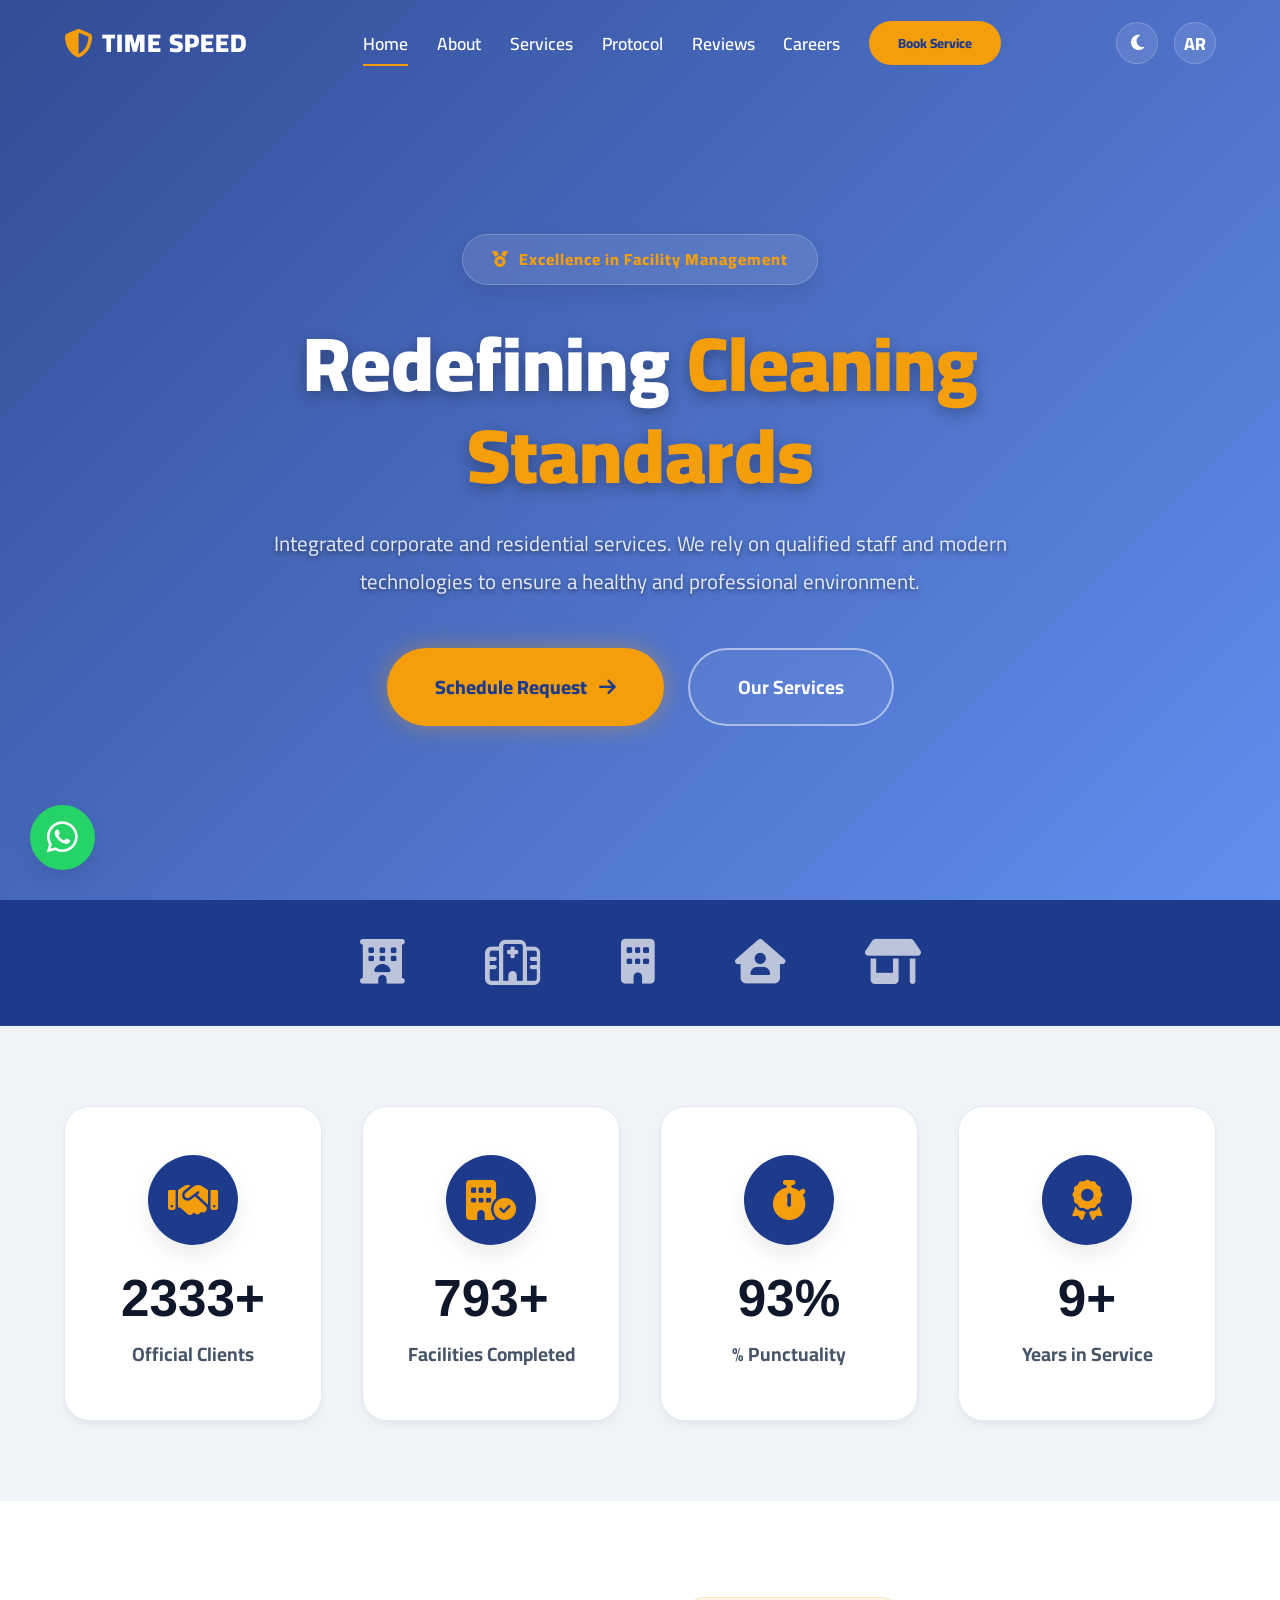
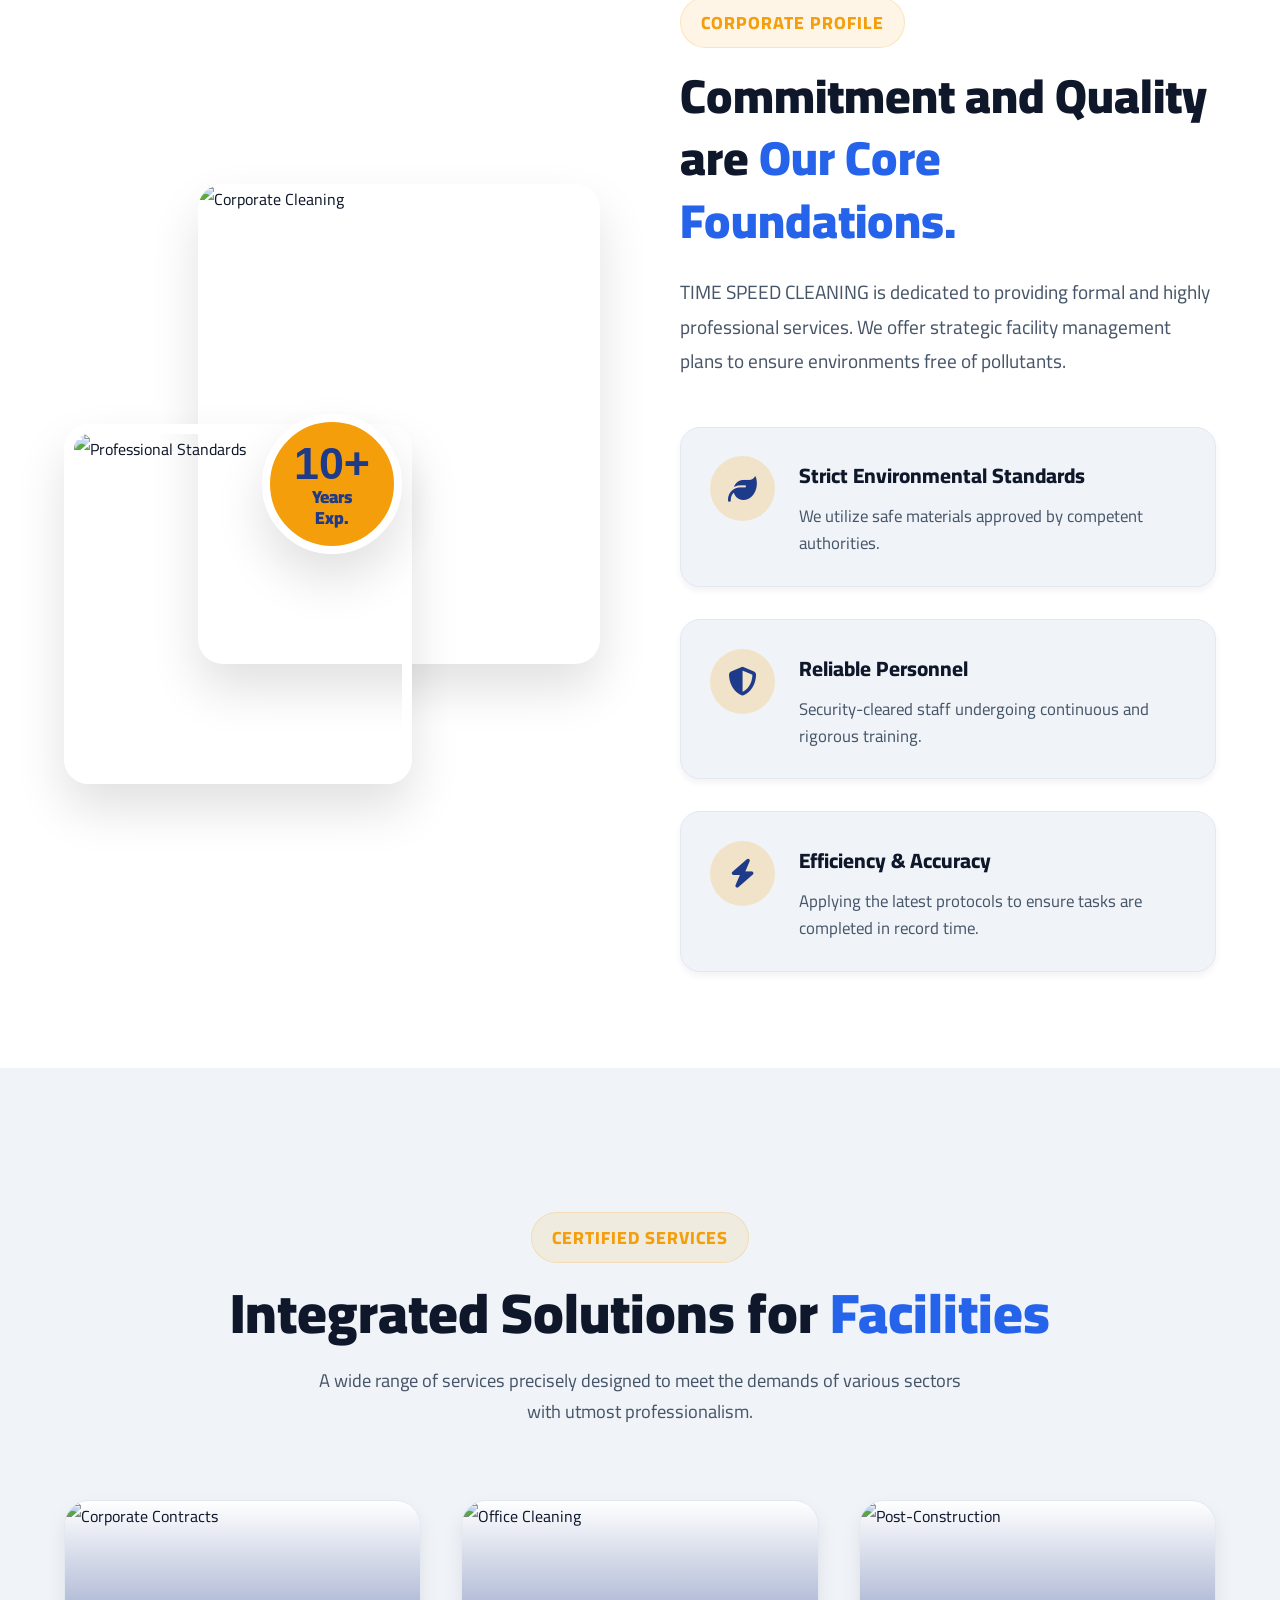
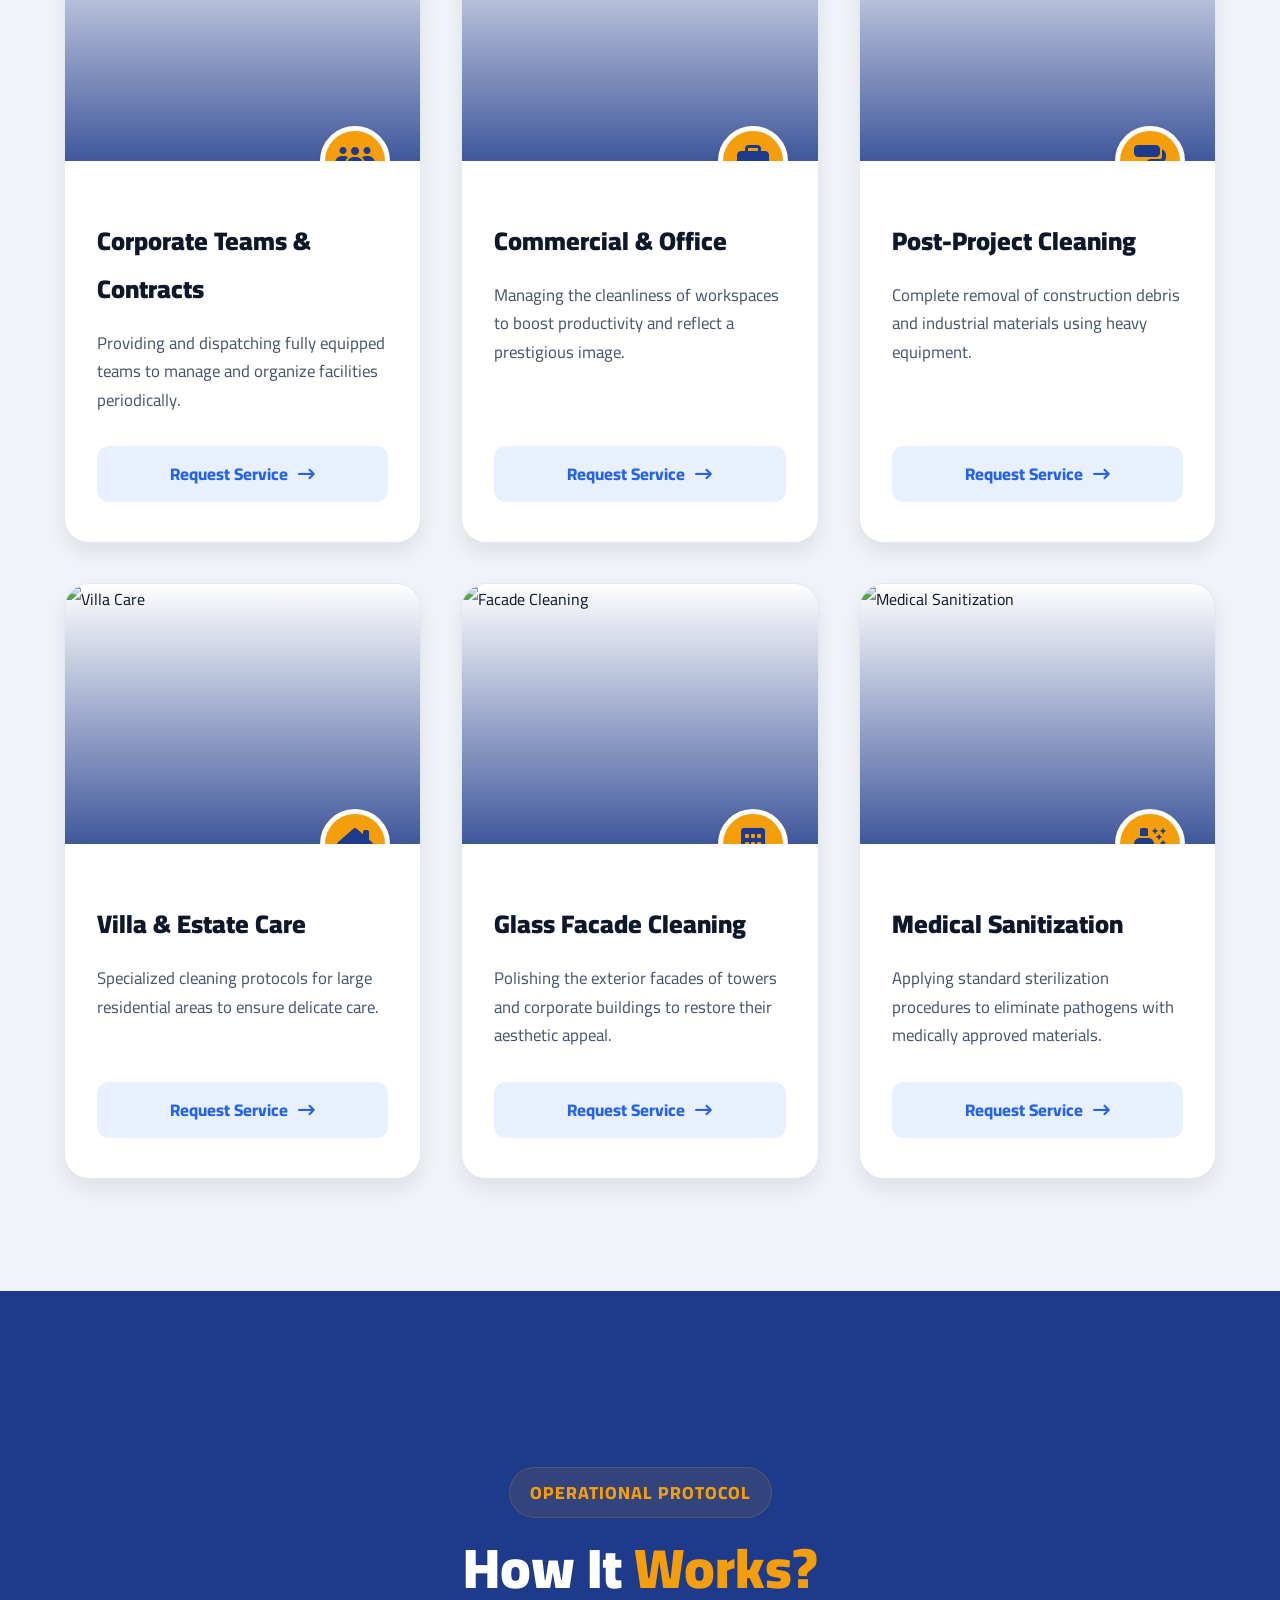
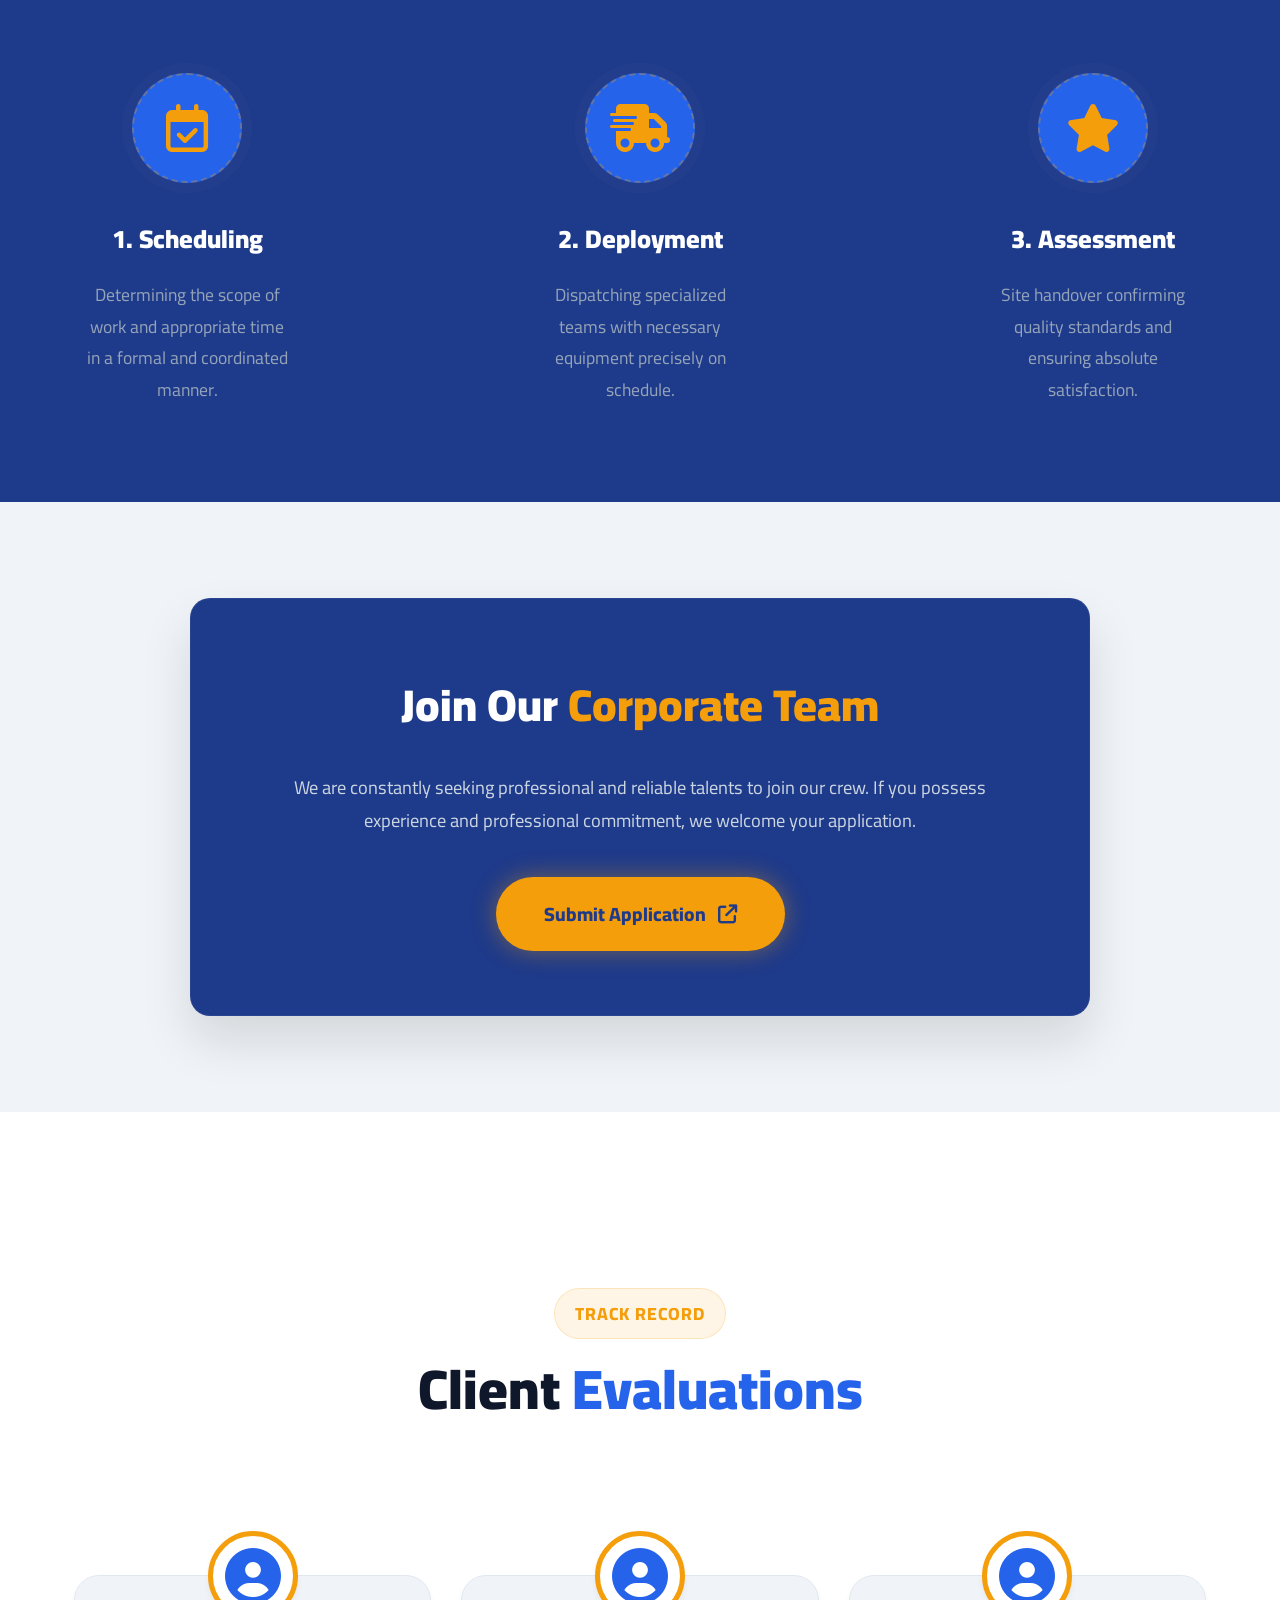
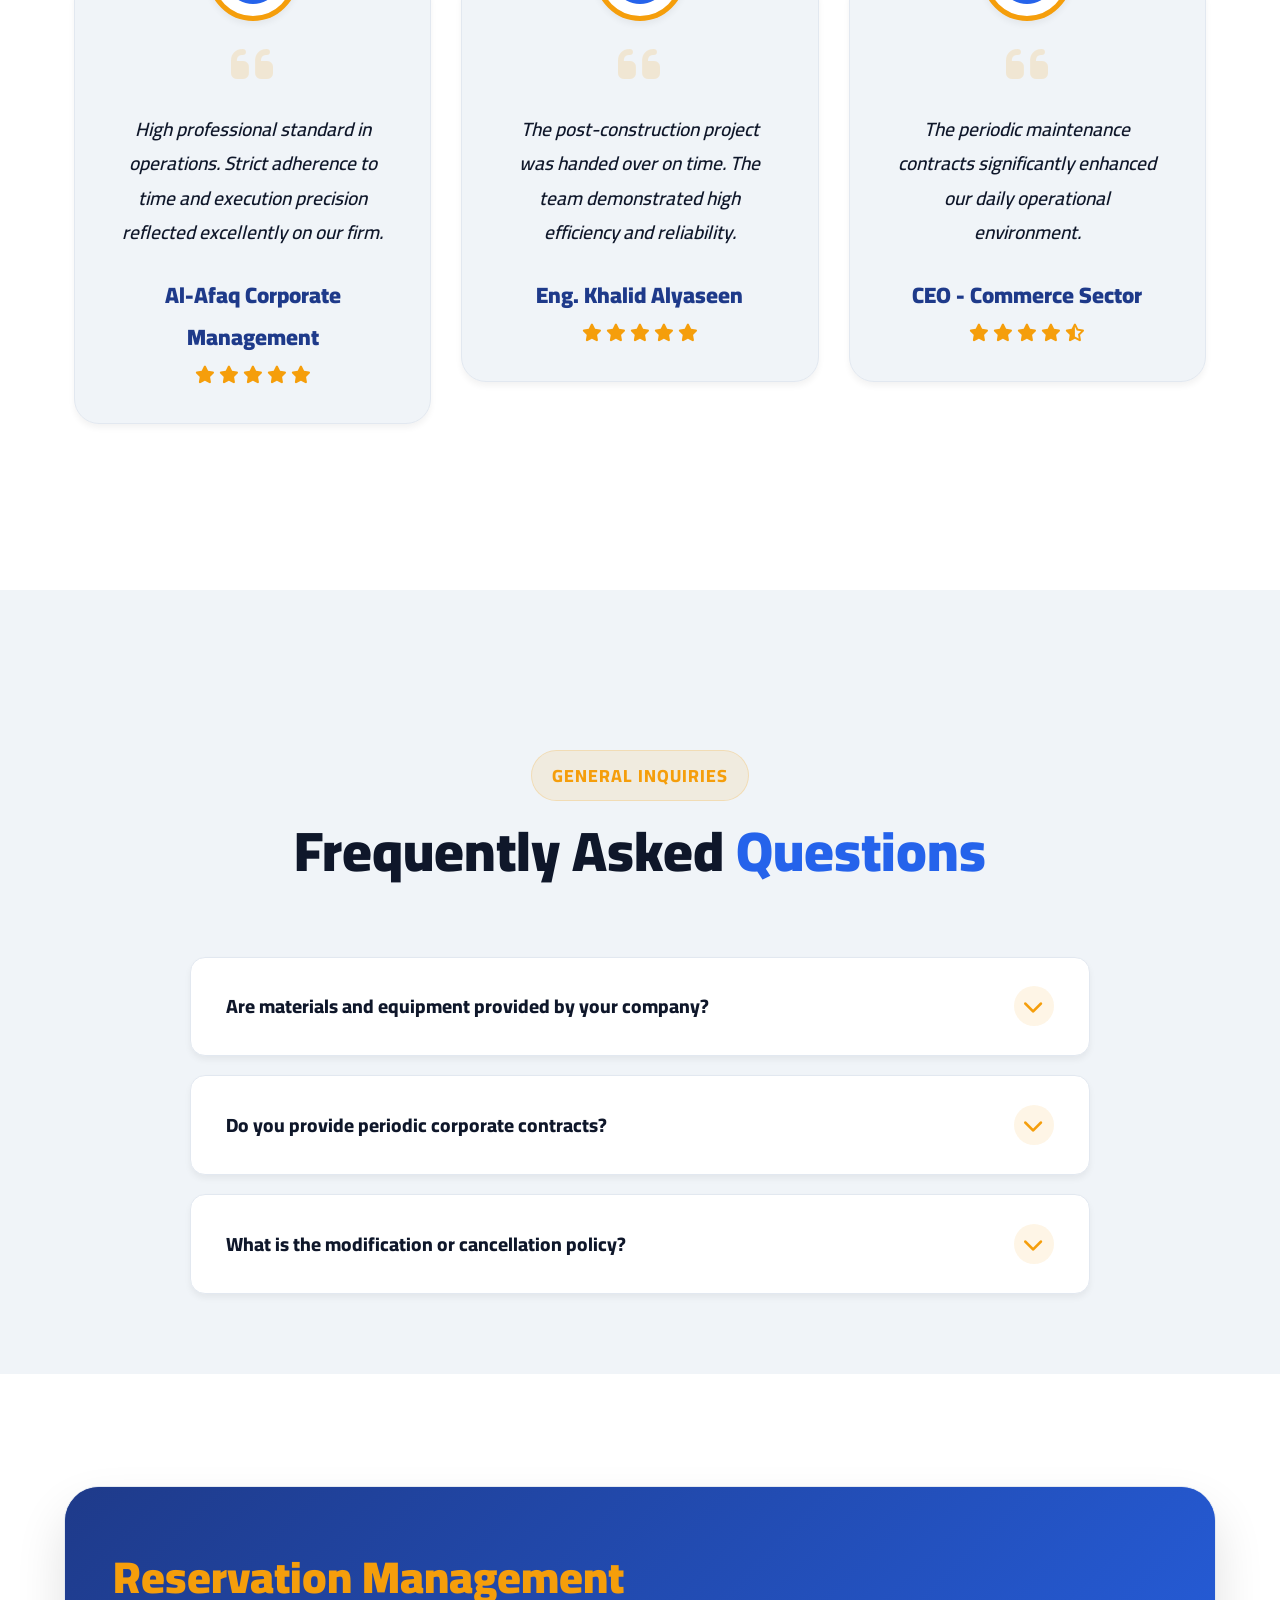
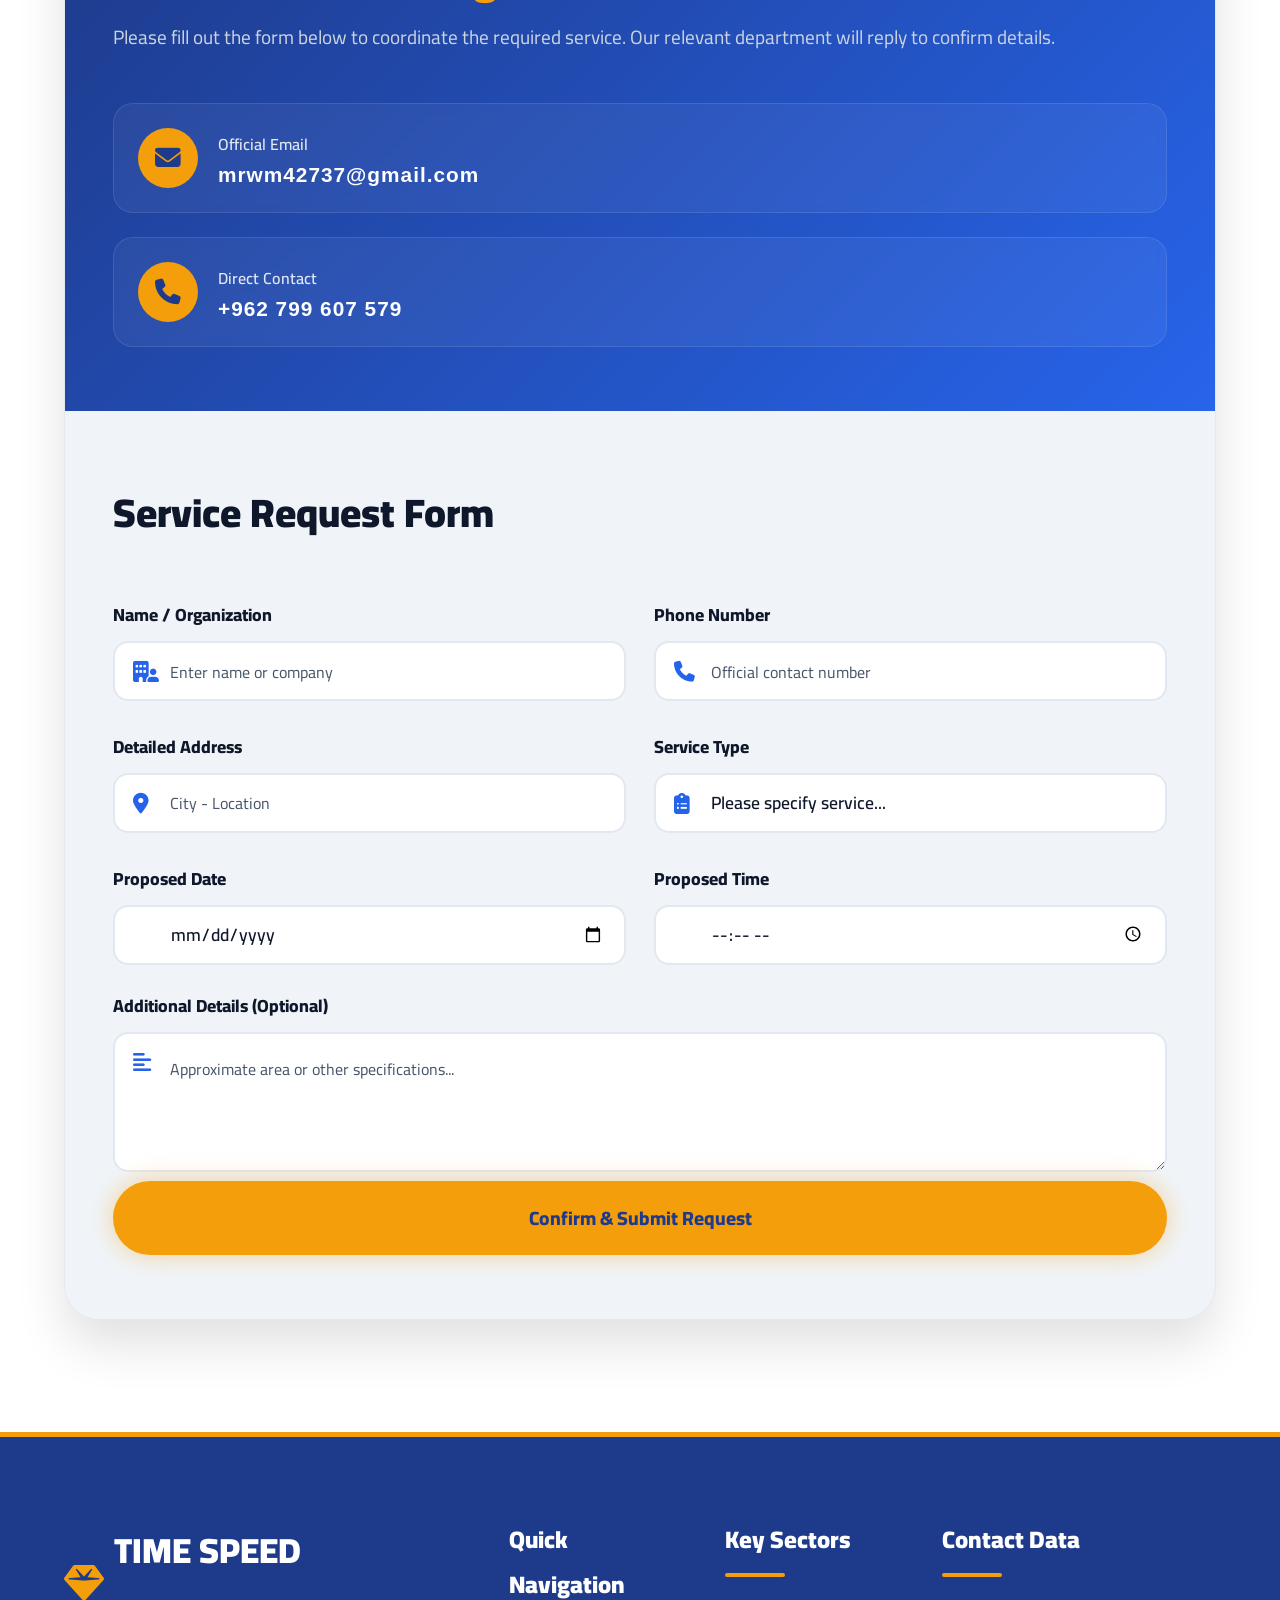
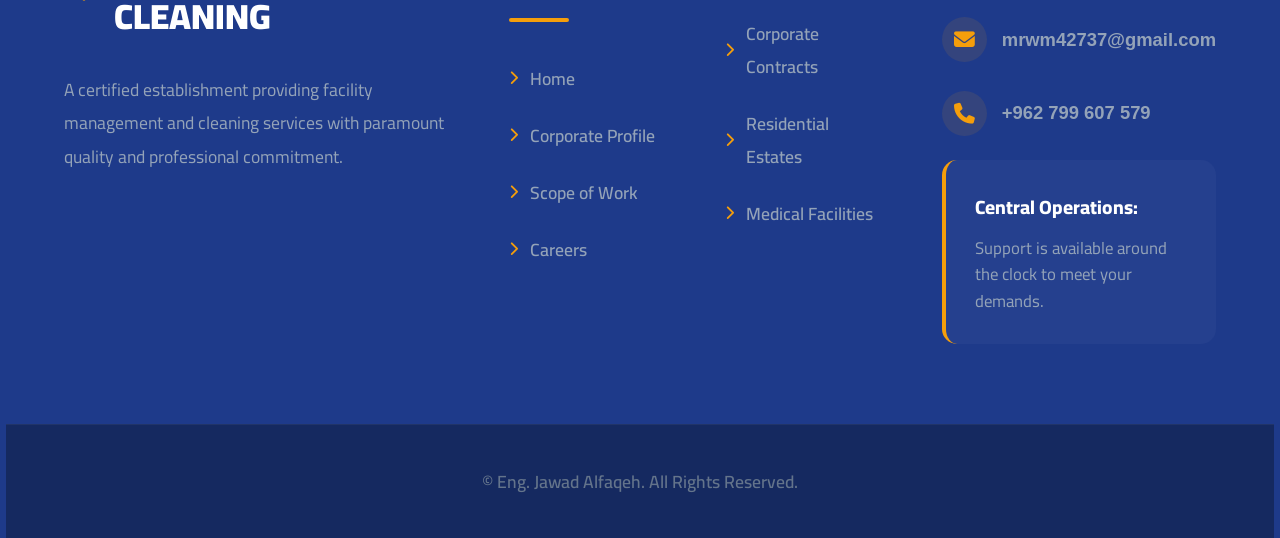
==== commit bb36cb2f: "Add files via upload" ====
--- a/en.html
+++ b/en.html
@@ -37,7 +37,7 @@
     <!-- Navbar -->
     <nav class="navbar" id="navbar">
         <a href="#home" class="logo">
-            <i class="fa-solid fa-shield-halved"></i> TIME SPEED CLEANING
+            <i class="fa-solid fa-shield-halved"></i> TIME SPEED
         </a>
         
         <div class="nav-actions-mobile">
--- a/css/style.css
+++ b/css/style.css
@@ -1,18 +1,16 @@
 @import url('https://fonts.googleapis.com/css2?family=Cairo:wght@300;400;600;700;800;900&display=swap');
 
 :root {
-    --primary-color: #070E1A;
-    --primary-light: #152033;
-    --secondary-color: #D4AF37;
-    --secondary-hover: #B8972E;
-    --bg-color: #F4F7FA;
+    --primary-color: #1E3A8A; /* Deep Blue from Theme */
+    --primary-light: #2563EB; /* Bright Blue */
+    --secondary-color: #F59E0B; /* Gold/Amber for accents */
+    --secondary-hover: #D97706;
+    --bg-color: #F0F4F8; /* Light grayish blue */
     --card-bg: #FFFFFF;
     --text-main: #0F172A;
-    --text-muted: #64748B;
+    --text-muted: #475569;
     --border-color: #E2E8F0;
     --input-bg: #F8FAFC;
-    --glass-bg: rgba(255, 255, 255, 0.05);
-    --glass-border: rgba(255, 255, 255, 0.1);
     --shadow-sm: 0 4px 6px rgba(0,0,0,0.05);
     --shadow-md: 0 10px 20px rgba(0,0,0,0.08);
     --shadow-lg: 0 25px 50px rgba(0,0,0,0.12);
@@ -20,24 +18,22 @@
 }
 
 [data-theme="dark"] {
-    --primary-color: #030712;
-    --primary-light: #0F172A;
-    --bg-color: #0A0F1C;
+    --primary-color: #0F172A;
+    --primary-light: #1E293B;
+    --secondary-color: #F59E0B;
+    --secondary-hover: #D97706;
+    --bg-color: #0B1120;
     --card-bg: #152033;
     --text-main: #F8FAFC;
     --text-muted: #94A3B8;
     --border-color: #1E293B;
     --input-bg: #070E1A;
-    --glass-bg: rgba(15, 23, 42, 0.6);
-    --glass-border: rgba(255, 255, 255, 0.05);
-    --shadow-sm: 0 4px 6px rgba(0,0,0,0.3);
-    --shadow-md: 0 10px 20px rgba(0,0,0,0.4);
-    --shadow-lg: 0 25px 50px rgba(0,0,0,0.5);
 }
 
 * { margin: 0; padding: 0; box-sizing: border-box; font-family: 'Cairo', sans-serif; }
 html { scroll-behavior: smooth; }
-body { background-color: var(--bg-color); color: var(--text-main); transition: var(--transition); overflow-x: hidden; -webkit-font-smoothing: antialiased; }
+body, html { overflow-x: hidden; width: 100%; position: relative; }
+body { background-color: var(--bg-color); color: var(--text-main); transition: var(--transition); -webkit-font-smoothing: antialiased; }
 
 ::-webkit-scrollbar { width: 8px; }
 ::-webkit-scrollbar-track { background: var(--bg-color); }
@@ -46,7 +42,6 @@
 a { text-decoration: none; color: inherit; }
 ul { list-style: none; }
 img { max-width: 100%; height: auto; display: block; }
-
 button { border: none; font-family: 'Cairo', sans-serif; cursor: pointer; }
 
 /* Utilities */
@@ -59,296 +54,317 @@
 /* Preloader */
 #preloader { position: fixed; inset: 0; background: var(--primary-color); z-index: 9999; display: flex; flex-direction: column; align-items: center; justify-content: center; transition: opacity 0.6s ease, visibility 0.6s ease; }
 .loader-logo { text-align: center; color: var(--secondary-color); }
-.loader-icon { font-size: 3.5rem; margin-bottom: 1rem; animation: pulse-icon 1.5s infinite ease-in-out; }
-.loader-logo h2 { font-weight: 900; letter-spacing: 2px; color: #fff; margin-bottom: 1.5rem; font-size: 1.5rem; }
-.loading-bar { width: 220px; height: 4px; background: rgba(255,255,255,0.1); border-radius: 4px; overflow: hidden; margin: 0 auto; }
+.loader-icon { font-size: 4rem; margin-bottom: 1rem; animation: pulse-icon 1.5s infinite ease-in-out; }
+.loader-logo h2 { font-weight: 900; letter-spacing: 2px; color: #fff; margin-bottom: 1.5rem; font-size: 1.8rem; text-transform: uppercase; }
+.loading-bar { width: 250px; height: 3px; background: rgba(255,255,255,0.1); border-radius: 4px; overflow: hidden; margin: 0 auto; }
 .progress { width: 0%; height: 100%; background: var(--secondary-color); animation: load-bar 1.5s ease forwards; }
-
 @keyframes pulse-icon { 0%, 100% { transform: scale(1); } 50% { transform: scale(1.1); } }
 @keyframes load-bar { to { width: 100%; } }
 
 /* Floating WA */
 .floating-wa { position: fixed; bottom: 30px; inset-inline-end: 30px; background: #25D366; color: #fff; width: 65px; height: 65px; border-radius: 50%; display: flex; align-items: center; justify-content: center; font-size: 35px; box-shadow: var(--shadow-md); z-index: 900; transition: var(--transition); }
 html[dir="ltr"] .floating-wa { right: auto; left: 30px; }
-.floating-wa:hover { transform: translateY(-8px) scale(1.05); background: #20ba59; box-shadow: var(--shadow-lg); color: #fff; }
-.floating-wa::before { content: ''; position: absolute; inset: 0; border-radius: 50%; border: 2px solid #25D366; animation: ping 2s infinite; z-index: -1; }
-@keyframes ping { 0% { transform: scale(1); opacity: 1; } 100% { transform: scale(1.5); opacity: 0; } }
+.floating-wa:hover { transform: translateY(-8px) scale(1.1); background: #20ba59; box-shadow: var(--shadow-lg); color: #fff; }
 
 /* Navbar */
 .navbar { position: fixed; top: 0; inset-inline: 0; padding: 1.2rem 5%; display: flex; align-items: center; justify-content: space-between; background: transparent; z-index: 1000; transition: var(--transition); }
-.navbar.scrolled { padding: 0.8rem 5%; background: rgba(var(--primary-color), 0.95); backdrop-filter: blur(10px); box-shadow: var(--shadow-md); }
-.logo { font-size: 1.6rem; font-weight: 900; color: #fff; display: flex; align-items: center; gap: 0.5rem; transition: var(--transition); }
+.navbar.scrolled { padding: 0.8rem 5%; background: rgba(30,58,138,0.95); backdrop-filter: blur(15px); box-shadow: var(--shadow-md); }
+[data-theme="dark"] .navbar.scrolled { background: rgba(15,23,42,0.95); }
+.logo { font-size: 1.6rem; font-weight: 900; color: #fff; display: flex; align-items: center; gap: 0.5rem; transition: var(--transition); letter-spacing: 1px; }
 .navbar:not(.scrolled) .logo[data-theme="light"] { color: #fff; }
-.logo i { color: var(--secondary-color); }
+.logo i { color: var(--secondary-color); font-size: 1.8rem; }
 
 .nav-links { display: flex; align-items: center; gap: 1.8rem; }
 .nav-links a { color: #fff; font-weight: 600; font-size: 1.1rem; position: relative; transition: var(--transition); }
-.navbar.scrolled .nav-links a { color: #fff; }
 .nav-links a::after { content: ''; position: absolute; bottom: -6px; inset-inline-start: 0; width: 0; height: 2px; background: var(--secondary-color); transition: 0.3s ease; }
 .nav-links a:hover::after, .nav-links a.active::after { width: 100%; }
-.nav-book-btn { background: var(--secondary-color); color: var(--primary-color) !important; padding: 0.6rem 1.8rem; border-radius: 30px; font-weight: 800 !important; font-size: 1.1rem; }
-.nav-book-btn::after { display: none; }
-.nav-book-btn:hover { background: var(--secondary-hover); transform: translateY(-2px); box-shadow: 0 5px 15px rgba(212, 175, 55, 0.3); }
+.nav-book-btn { background: var(--secondary-color); color: var(--primary-color) !important; padding: 0.6rem 1.8rem; border-radius: 30px; font-weight: 800 !important; }
+.nav-book-btn::after { display: none !important; }
+.nav-book-btn:hover { background: var(--secondary-hover); transform: translateY(-2px); box-shadow: 0 5px 15px rgba(245, 158, 11, 0.4); }
 
 .nav-actions-desktop { display: flex; gap: 1rem; align-items: center; }
 .nav-actions-mobile { display: none; }
-.icon-btn, .lang-btn { background: rgba(255,255,255,0.1); border: none; color: #fff; width: 40px; height: 40px; border-radius: 50%; display: flex; align-items: center; justify-content: center; font-size: 1.1rem; cursor: pointer; font-weight: 800; transition: var(--transition); backdrop-filter: blur(5px); }
-.icon-btn:hover, .lang-btn:hover { background: var(--secondary-color); color: var(--primary-color); }
-
-.menu-toggle { background: none; border: none; font-size: 1.8rem; color: #fff; cursor: pointer; display: none; }
+.icon-btn, .lang-btn { background: rgba(255,255,255,0.1); border: 1px solid rgba(255,255,255,0.2); color: #fff; width: 42px; height: 42px; border-radius: 50%; display: flex; align-items: center; justify-content: center; font-size: 1.1rem; cursor: pointer; font-weight: 800; transition: var(--transition); backdrop-filter: blur(5px); }
+.icon-btn:hover, .lang-btn:hover { background: var(--secondary-color); color: var(--primary-color); border-color: var(--secondary-color); transform: scale(1.1); }
+
+.menu-toggle { background: none; border: none; font-size: 2rem; color: #fff; cursor: pointer; display: none; }
 .close-menu { display: none; }
 .mobile-menu-contact { display: none; }
-.menu-overlay { position: fixed; inset: 0; background: rgba(0,0,0,0.7); z-index: 998; opacity: 0; visibility: hidden; transition: var(--transition); backdrop-filter: blur(5px); }
+.menu-overlay { position: fixed; inset: 0; background: rgba(0,0,0,0.8); z-index: 998; opacity: 0; visibility: hidden; transition: var(--transition); backdrop-filter: blur(8px); }
 .menu-overlay.active { opacity: 1; visibility: visible; }
 
 @media (max-width: 1024px) {
     .nav-actions-desktop { display: none; }
     .nav-actions-mobile { display: flex; gap: 1rem; align-items: center; }
     .menu-toggle { display: block; }
-    
     .nav-links {
         position: fixed; top: 0; inset-inline-end: -100%; width: 320px; height: 100vh;
-        background: var(--primary-color); flex-direction: column; padding: 80px 30px 30px;
-        box-shadow: -5px 0 25px rgba(0,0,0,0.5); transition: inset-inline-end 0.4s ease;
+        background: var(--primary-color); flex-direction: column; padding: 100px 30px 40px;
+        box-shadow: -10px 0 30px rgba(0,0,0,0.5); transition: inset-inline-end 0.5s cubic-bezier(0.4, 0, 0.2, 1);
         z-index: 1000; align-items: flex-start; overflow-y: auto; gap: 1.5rem;
     }
-    html[dir="ltr"] .nav-links { box-shadow: 5px 0 25px rgba(0,0,0,0.5); }
+    html[dir="ltr"] .nav-links { box-shadow: 10px 0 30px rgba(0,0,0,0.5); }
     .nav-links.active { inset-inline-end: 0; }
-    .nav-links a { width: 100%; font-size: 1.2rem; color: #fff; }
-    .nav-book-btn { text-align: center; width: 100%; margin-top: 1rem; }
-    
-    .close-menu { display: block; position: absolute; top: 25px; inset-inline-end: 25px; background: none; border: none; font-size: 2rem; color: #fff; cursor: pointer; transition: var(--transition); }
-    .close-menu:hover { color: var(--secondary-color); transform: rotate(90deg); }
-    
+    .nav-links a { width: 100%; font-size: 1.3rem; color: #fff; }
+    .close-menu { display: block; position: absolute; top: 30px; inset-inline-end: 30px; background: rgba(255,255,255,0.1); width: 40px; height: 40px; border-radius: 50%; border: none; font-size: 1.5rem; color: #fff; cursor: pointer; transition: var(--transition); }
+    .close-menu:hover { background: var(--secondary-color); color: var(--primary-color); transform: rotate(90deg); }
     .mobile-menu-contact { display: flex; flex-direction: column; gap: 1rem; margin-top: auto; border-top: 1px solid rgba(255,255,255,0.1); padding-top: 2rem; width: 100%; }
-    .mobile-menu-contact a { display: flex; justify-content: space-between; align-items: center; color: #CBD5E1; font-size: 1rem; font-family: sans-serif; }
-    .mobile-menu-contact i { color: var(--secondary-color); font-size: 1.2rem; }
+    .mobile-menu-contact a { display: flex; justify-content: space-between; align-items: center; color: #CBD5E1; font-size: 1.1rem; font-family: sans-serif; font-weight: 700; }
+    .mobile-menu-contact i { color: var(--secondary-color); font-size: 1.3rem; }
 }
 
 /* Hero Section */
 .hero { height: 100vh; position: relative; display: flex; align-items: center; justify-content: center; padding: 0 5%; overflow: hidden; }
 .hero-bg-anim { position: absolute; inset: 0; background-size: cover; background-position: center; animation: zoom-bg 25s infinite alternate; z-index: 1; }
 @keyframes zoom-bg { 0% { transform: scale(1); } 100% { transform: scale(1.15); } }
-.hero-overlay { position: absolute; inset: 0; background: linear-gradient(135deg, rgba(7,14,26,0.9) 0%, rgba(7,14,26,0.5) 100%); z-index: 2; }
-.hero-content { position: relative; z-index: 3; text-align: center; max-width: 850px; padding: 3rem 2rem; margin-top: 50px; }
-.badge { display: inline-flex; align-items: center; gap: 10px; background: rgba(255,255,255,0.1); backdrop-filter: blur(5px); color: var(--secondary-color); padding: 0.6rem 1.5rem; border-radius: 30px; font-weight: 700; margin-bottom: 1.5rem; border: 1px solid rgba(255,255,255,0.2); box-shadow: var(--shadow-sm); }
-.hero h1 { font-size: 4.5rem; font-weight: 900; color: #fff; margin-bottom: 1.2rem; line-height: 1.2; }
-.hero h1 span { color: var(--secondary-color); position: relative; }
-.hero p { font-size: 1.25rem; color: #E2E8F0; margin-bottom: 2.5rem; line-height: 1.8; }
+.hero-overlay { position: absolute; inset: 0; background: linear-gradient(135deg, rgba(30,58,138,0.9) 0%, rgba(37,99,235,0.7) 100%); z-index: 2; }
+[data-theme="dark"] .hero-overlay { background: linear-gradient(135deg, rgba(15,23,42,0.95) 0%, rgba(30,41,59,0.8) 100%); }
+.hero-content { position: relative; z-index: 3; text-align: center; max-width: 900px; padding: 3rem 2rem; margin-top: 60px; }
+.badge { display: inline-flex; align-items: center; gap: 10px; background: rgba(255,255,255,0.1); backdrop-filter: blur(10px); color: var(--secondary-color); padding: 0.6rem 1.8rem; border-radius: 50px; font-weight: 800; margin-bottom: 2rem; border: 1px solid rgba(255,255,255,0.2); box-shadow: var(--shadow-md); letter-spacing: 1px; }
+.hero h1 { font-size: 4.8rem; font-weight: 900; color: #fff; margin-bottom: 1.5rem; line-height: 1.2; text-shadow: 0 5px 15px rgba(0,0,0,0.3); }
+.hero h1 span { color: var(--secondary-color); }
+.hero p { font-size: 1.3rem; color: #E2E8F0; margin-bottom: 3rem; line-height: 1.8; text-shadow: 0 2px 5px rgba(0,0,0,0.5); }
 .hero-btns { display: flex; gap: 1.5rem; justify-content: center; flex-wrap: wrap; }
 
-.btn-glow { position: relative; display: inline-flex; align-items: center; gap: 12px; padding: 1.1rem 2.8rem; font-size: 1.15rem; font-weight: 800; color: var(--primary-color); background: var(--secondary-color); border: none; border-radius: 50px; cursor: pointer; overflow: hidden; z-index: 1; box-shadow: 0 0 25px rgba(212, 175, 55, 0.4); transition: var(--transition); }
+.btn-glow { position: relative; display: inline-flex; align-items: center; justify-content: center; gap: 12px; padding: 1.2rem 3rem; font-size: 1.2rem; font-weight: 800; color: var(--primary-color); background: var(--secondary-color); border: none; border-radius: 50px; cursor: pointer; overflow: hidden; z-index: 1; box-shadow: 0 0 25px rgba(245, 158, 11, 0.4); transition: var(--transition); text-align: center; }
 .btn-glow::before { content: ''; position: absolute; top: 0; inset-inline-start: -100%; width: 100%; height: 100%; background: linear-gradient(90deg, transparent, rgba(255,255,255,0.5), transparent); transition: 0.6s; z-index: -1; }
 .btn-glow:hover::before { inset-inline-start: 100%; }
-.btn-glow:hover { transform: translateY(-5px); box-shadow: 0 10px 30px rgba(212, 175, 55, 0.6); background: var(--secondary-hover); }
-
-.btn-outline { display: inline-flex; align-items: center; padding: 1.1rem 2.8rem; font-size: 1.15rem; font-weight: 700; color: #fff; background: rgba(255,255,255,0.1); border: 2px solid rgba(255,255,255,0.3); backdrop-filter: blur(5px); border-radius: 50px; transition: var(--transition); }
-.btn-outline:hover { background: #fff; color: var(--primary-color); border-color: #fff; }
+.btn-glow:hover { transform: translateY(-5px); box-shadow: 0 15px 35px rgba(245, 158, 11, 0.6); background: var(--secondary-hover); }
+
+.btn-outline { display: inline-flex; align-items: center; justify-content: center; padding: 1.2rem 3rem; font-size: 1.2rem; font-weight: 700; color: #fff; background: rgba(255,255,255,0.05); border: 2px solid rgba(255,255,255,0.5); backdrop-filter: blur(5px); border-radius: 50px; transition: var(--transition); text-align: center; }
+.btn-outline:hover { background: #fff; color: var(--primary-color); border-color: #fff; transform: translateY(-5px); box-shadow: var(--shadow-md); }
 
 /* Brands */
-.brands-section { background: var(--primary-color); padding: 2rem 5%; border-bottom: 1px solid rgba(255,255,255,0.05); }
-.brands-wrapper { display: flex; justify-content: center; align-items: center; gap: 4rem; flex-wrap: wrap; opacity: 0.6; }
-.brands-wrapper i { font-size: 2.5rem; color: #fff; transition: var(--transition); }
-.brands-wrapper i:hover { opacity: 1; color: var(--secondary-color); transform: scale(1.1); }
+.brands-section { background: var(--primary-color); padding: 2.5rem 5%; border-bottom: 1px solid rgba(255,255,255,0.05); }
+.brands-wrapper { display: flex; justify-content: center; align-items: center; gap: 5rem; flex-wrap: wrap; opacity: 0.7; }
+.brands-wrapper i { font-size: 2.8rem; color: #fff; transition: var(--transition); }
+.brands-wrapper i:hover { opacity: 1; color: var(--secondary-color); transform: scale(1.15) translateY(-5px); }
 
 /* Section Titles */
-.section-title { text-align: center; margin-bottom: 4rem; padding-top: 4rem; }
-.subtitle { display: inline-block; color: var(--secondary-color); font-weight: 800; font-size: 1rem; margin-bottom: 1rem; background: rgba(212, 175, 55, 0.1); padding: 6px 18px; border-radius: 20px; letter-spacing: 1px; text-transform: uppercase; }
-.section-title h2 { font-size: 3.2rem; color: var(--text-main); font-weight: 900; line-height: 1.2; }
-.section-title h2 span { color: var(--secondary-color); }
-.title-desc { color: var(--text-muted); font-size: 1.1rem; max-width: 600px; margin: 1rem auto 0; }
+.section-title { text-align: center; margin-bottom: 4.5rem; padding-top: 5rem; }
+.subtitle { display: inline-block; color: var(--secondary-color); font-weight: 800; font-size: 1.1rem; margin-bottom: 1rem; background: rgba(245, 158, 11, 0.1); padding: 8px 20px; border-radius: 30px; letter-spacing: 1px; text-transform: uppercase; border: 1px solid rgba(245, 158, 11, 0.2); }
+.section-title h2 { font-size: 3.5rem; color: var(--text-main); font-weight: 900; line-height: 1.2; }
+.section-title h2 span { color: var(--primary-light); }
+[data-theme="dark"] .section-title h2 span { color: var(--secondary-color); }
+.title-desc { color: var(--text-muted); font-size: 1.15rem; max-width: 650px; margin: 1.2rem auto 0; line-height: 1.7; }
 
 /* Stats */
-.stats-section { padding: 5rem 5%; background: var(--card-bg); }
-.stats-container { display: grid; grid-template-columns: repeat(auto-fit, minmax(220px, 1fr)); gap: 2.5rem; text-align: center; }
-.stat-box { padding: 2rem; border-radius: 20px; background: var(--bg-color); box-shadow: var(--shadow-sm); transition: var(--transition); border: 1px solid var(--border-color); }
-.stat-box:hover { transform: translateY(-10px); box-shadow: var(--shadow-md); border-color: var(--secondary-color); }
-.icon-wrapper { width: 80px; height: 80px; background: var(--primary-color); color: var(--secondary-color); border-radius: 50%; display: flex; justify-content: center; align-items: center; margin: 0 auto 1.5rem; font-size: 2.2rem; transition: var(--transition); }
-.stat-box:hover .icon-wrapper { transform: rotateY(180deg); }
-.stat-box h3 { font-size: 3rem; font-weight: 900; color: var(--text-main); margin-bottom: 0.5rem; }
-.stat-box p { color: var(--text-muted); font-size: 1.15rem; font-weight: 700; }
+.stats-section { padding: 5rem 5%; background: var(--bg-color); }
+.stats-container { display: grid; grid-template-columns: repeat(auto-fit, minmax(220px, 1fr)); gap: 2.5rem; text-align: center; max-width: 1200px; margin: 0 auto; }
+.stat-box { padding: 3rem 2rem; border-radius: 25px; background: var(--card-bg); box-shadow: var(--shadow-sm); transition: var(--transition); border: 1px solid var(--border-color); }
+.stat-box:hover { transform: translateY(-15px); box-shadow: var(--shadow-lg); border-color: var(--secondary-color); }
+.icon-wrapper { width: 90px; height: 90px; background: var(--primary-color); color: var(--secondary-color); border-radius: 50%; display: flex; justify-content: center; align-items: center; margin: 0 auto 1.5rem; font-size: 2.5rem; transition: var(--transition); box-shadow: var(--shadow-md); }
+.stat-box:hover .icon-wrapper { transform: rotateY(180deg); background: var(--secondary-color); color: var(--primary-color); }
+.stat-box h3 { font-size: 3.2rem; font-weight: 900; color: var(--text-main); margin-bottom: 0.5rem; font-family: sans-serif; }
+.stat-box p { color: var(--text-muted); font-size: 1.2rem; font-weight: 700; }
 
 /* About Section */
-.about-section { padding: 6rem 5%; background: var(--bg-color); overflow: hidden; }
-.about-grid { display: grid; grid-template-columns: 1fr 1fr; gap: 4rem; align-items: center; }
-.about-images { position: relative; height: 550px; }
-.img-1 { position: absolute; top: 0; inset-inline-end: 0; width: 75%; height: 80%; object-fit: cover; border-radius: 20px; box-shadow: var(--shadow-lg); z-index: 1; transition: var(--transition); }
-.img-2 { position: absolute; bottom: 0; inset-inline-start: 0; width: 60%; height: 60%; object-fit: cover; border-radius: 20px; box-shadow: var(--shadow-lg); z-index: 2; border: 8px solid var(--bg-color); transition: var(--transition); }
-.about-images:hover .img-1 { transform: scale(1.03) translate(-10px, -10px); }
-.about-images:hover .img-2 { transform: scale(1.05) translate(10px, 10px); }
-.exp-badge { position: absolute; top: 50%; left: 50%; transform: translate(-50%, -50%); width: 130px; height: 130px; background: var(--secondary-color); color: var(--primary-color); border-radius: 50%; display: flex; flex-direction: column; justify-content: center; align-items: center; z-index: 3; box-shadow: var(--shadow-md); border: 6px solid var(--bg-color); font-weight: 900; }
-.exp-badge .num { font-size: 2.5rem; line-height: 1; }
-.exp-badge .text { font-size: 1rem; text-align: center; line-height: 1.2; }
-
-.about-content h2 { font-size: 2.8rem; color: var(--text-main); font-weight: 900; margin-bottom: 1.5rem; line-height: 1.3; }
-.about-content h2 span { color: var(--secondary-color); }
-.about-content > p { color: var(--text-muted); font-size: 1.15rem; line-height: 1.8; margin-bottom: 2.5rem; }
-.features-list-about { display: flex; flex-direction: column; gap: 1.8rem; }
-.features-list-about li { display: flex; align-items: flex-start; gap: 1.5rem; background: var(--card-bg); padding: 1.5rem; border-radius: 15px; box-shadow: var(--shadow-sm); border: 1px solid var(--border-color); transition: var(--transition); }
-.features-list-about li:hover { transform: translateX(-10px); border-color: var(--secondary-color); }
+.about-section { padding: 6rem 5%; background: var(--card-bg); position: relative; overflow: hidden; }
+.about-grid { display: grid; grid-template-columns: 1fr 1fr; gap: 5rem; align-items: center; max-width: 1300px; margin: 0 auto; }
+.about-images { position: relative; height: 600px; }
+.img-1 { position: absolute; top: 0; inset-inline-end: 0; width: 75%; height: 80%; object-fit: cover; border-radius: 25px; box-shadow: var(--shadow-lg); z-index: 1; transition: var(--transition); }
+.img-2 { position: absolute; bottom: 0; inset-inline-start: 0; width: 65%; height: 60%; object-fit: cover; border-radius: 25px; box-shadow: var(--shadow-lg); z-index: 2; border: 10px solid var(--card-bg); transition: var(--transition); }
+.about-images:hover .img-1 { transform: scale(1.02) translate(-10px, -10px); }
+.about-images:hover .img-2 { transform: scale(1.04) translate(10px, 10px); }
+.exp-badge { position: absolute; top: 50%; left: 50%; transform: translate(-50%, -50%); width: 140px; height: 140px; background: var(--secondary-color); color: var(--primary-color); border-radius: 50%; display: flex; flex-direction: column; justify-content: center; align-items: center; z-index: 3; box-shadow: var(--shadow-lg); border: 8px solid var(--card-bg); font-weight: 900; }
+.exp-badge .num { font-size: 2.8rem; line-height: 1; font-family: sans-serif; }
+.exp-badge .text { font-size: 1.1rem; text-align: center; line-height: 1.2; }
+
+.about-content h2 { font-size: 3rem; color: var(--text-main); font-weight: 900; margin-bottom: 1.5rem; line-height: 1.3; }
+.about-content h2 span { color: var(--primary-light); }
+[data-theme="dark"] .about-content h2 span { color: var(--secondary-color); }
+.about-content > p { color: var(--text-muted); font-size: 1.2rem; line-height: 1.8; margin-bottom: 3rem; }
+.features-list-about { display: flex; flex-direction: column; gap: 2rem; }
+.features-list-about li { display: flex; align-items: flex-start; gap: 1.5rem; background: var(--bg-color); padding: 1.8rem; border-radius: 20px; box-shadow: var(--shadow-sm); border: 1px solid var(--border-color); transition: var(--transition); }
+.features-list-about li:hover { transform: translateX(-10px); border-color: var(--secondary-color); box-shadow: var(--shadow-md); background: var(--card-bg); }
 html[dir="ltr"] .features-list-about li:hover { transform: translateX(10px); }
-.features-list-about i { font-size: 1.6rem; color: #fff; background: var(--primary-color); width: 60px; height: 60px; border-radius: 50%; display: flex; justify-content: center; align-items: center; flex-shrink: 0; box-shadow: var(--shadow-md); }
-.features-list-about h4 { color: var(--text-main); font-size: 1.25rem; margin-bottom: 0.5rem; font-weight: 800; }
-.features-list-about p { color: var(--text-muted); font-size: 1rem; margin: 0; line-height: 1.6; }
+.features-list-about i { font-size: 1.8rem; color: var(--primary-color); background: rgba(245,158,11,0.2); width: 65px; height: 65px; border-radius: 50%; display: flex; justify-content: center; align-items: center; flex-shrink: 0; transition: var(--transition); }
+.features-list-about li:hover i { background: var(--secondary-color); color: #fff; }
+.features-list-about h4 { color: var(--text-main); font-size: 1.3rem; margin-bottom: 0.5rem; font-weight: 800; }
+.features-list-about p { color: var(--text-muted); font-size: 1.05rem; margin: 0; line-height: 1.6; }
 
 /* Services */
-.services { padding: 2rem 5% 6rem; background: var(--card-bg); }
-.cards-container { display: grid; grid-template-columns: repeat(auto-fit, minmax(320px, 1fr)); gap: 2.5rem; }
-.service-card { background: var(--bg-color); border-radius: 20px; overflow: hidden; box-shadow: var(--shadow-md); transition: var(--transition); border: 1px solid var(--border-color); position: relative; }
-.service-card:hover { transform: translateY(-15px); box-shadow: var(--shadow-lg); }
-.card-img { height: 240px; background-size: cover; background-position: center; position: relative; overflow: hidden; }
-.card-img img { width: 100%; height: 100%; object-fit: cover; transition: transform 0.6s ease; }
-.service-card:hover .card-img img { transform: scale(1.1); }
-.img-overlay { position: absolute; inset: 0; background: linear-gradient(to top, var(--primary-color), transparent); opacity: 0.8; transition: var(--transition); }
+.services { padding: 4rem 5% 7rem; background: var(--bg-color); }
+.cards-container { display: grid; grid-template-columns: repeat(auto-fit, minmax(320px, 1fr)); gap: 2.5rem; max-width: 1300px; margin: 0 auto; }
+.service-card { background: var(--card-bg); border-radius: 25px; overflow: hidden; box-shadow: var(--shadow-md); transition: var(--transition); position: relative; border: 1px solid var(--border-color); display: flex; flex-direction: column; }
+.service-card:hover { transform: translateY(-15px); box-shadow: var(--shadow-lg); border-color: var(--secondary-color); }
+.card-img { height: 260px; position: relative; overflow: hidden; }
+.card-img img { width: 100%; height: 100%; object-fit: cover; transition: transform 0.7s ease; }
+.service-card:hover .card-img img { transform: scale(1.15); }
+.img-overlay { position: absolute; inset: 0; background: linear-gradient(to top, var(--primary-color) 0%, transparent 100%); opacity: 0.85; transition: var(--transition); }
 .service-card:hover .img-overlay { opacity: 0.6; }
-.icon-floating { position: absolute; bottom: -30px; inset-inline-end: 30px; background: var(--secondary-color); color: var(--primary-color); width: 65px; height: 65px; display: flex; justify-content: center; align-items: center; font-size: 1.8rem; border-radius: 50%; border: 4px solid var(--bg-color); z-index: 2; transition: var(--transition); box-shadow: var(--shadow-sm); }
-.service-card:hover .icon-floating { transform: scale(1.1) rotate(10deg); background: var(--primary-color); color: var(--secondary-color); border-color: var(--secondary-color); }
-.card-content { padding: 3rem 2rem 2.5rem; position: relative; }
-.card-content h3 { font-size: 1.5rem; color: var(--text-main); margin-bottom: 1rem; font-weight: 800; }
-.card-content p { color: var(--text-muted); line-height: 1.7; margin-bottom: 1.5rem; }
-.read-more { display: inline-flex; align-items: center; gap: 8px; color: var(--primary-color); background: rgba(212,175,55,0.1); padding: 10px 20px; border-radius: 8px; font-weight: 700; font-size: 1rem; cursor: pointer; transition: var(--transition); border: none; }
-.read-more:hover { background: var(--secondary-color); color: #fff; transform: translateX(-5px); }
-html[dir="ltr"] .read-more:hover { transform: translateX(5px); }
+.icon-floating { position: absolute; bottom: -35px; inset-inline-end: 30px; background: var(--secondary-color); color: var(--primary-color); width: 70px; height: 70px; display: flex; justify-content: center; align-items: center; font-size: 2rem; border-radius: 50%; border: 5px solid var(--card-bg); z-index: 2; transition: var(--transition); box-shadow: var(--shadow-sm); }
+.service-card:hover .icon-floating { transform: scale(1.1) rotate(15deg); background: var(--primary-color); color: var(--secondary-color); border-color: var(--primary-color); }
+.card-content { padding: 3.5rem 2rem 2.5rem; display: flex; flex-direction: column; flex-grow: 1; }
+.card-content h3 { font-size: 1.6rem; color: var(--text-main); margin-bottom: 1rem; font-weight: 900; }
+.card-content p { color: var(--text-muted); line-height: 1.7; margin-bottom: 2rem; font-size: 1.05rem; flex-grow: 1; }
+.read-more { display: inline-flex; align-items: center; gap: 10px; color: var(--primary-light); background: rgba(37,99,235,0.1); padding: 12px 20px; border-radius: 12px; font-weight: 800; font-size: 1.05rem; cursor: pointer; transition: var(--transition); border: none; outline: none; text-decoration: none; justify-content: center; }
+[data-theme="dark"] .read-more { color: var(--secondary-color); background: rgba(245,158,11,0.1); }
+.read-more i { transition: transform 0.3s ease; }
+.read-more:hover { background: var(--primary-light); color: #fff; box-shadow: var(--shadow-sm); }
+[data-theme="dark"] .read-more:hover { background: var(--secondary-color); color: var(--primary-color); }
+.read-more:hover i { transform: translateX(-8px); }
+html[dir="ltr"] .read-more:hover i { transform: translateX(8px); }
 
 /* Process */
-.process-section { padding: 6rem 5%; background: var(--primary-light); color: #fff; }
+.process-section { padding: 6rem 5%; background: var(--primary-color); color: #fff; }
 .process-section .section-title h2 { color: #fff; }
-.process-container { display: flex; justify-content: space-between; align-items: flex-start; max-width: 1100px; margin: 0 auto; position: relative; }
+.process-section .section-title h2 span { color: var(--secondary-color); }
+.process-container { display: flex; justify-content: space-between; align-items: flex-start; max-width: 1200px; margin: 0 auto; position: relative; }
 .process-step { text-align: center; flex: 1; z-index: 2; position: relative; padding: 0 20px; }
-.step-icon { width: 100px; height: 100px; background: var(--primary-color); color: var(--secondary-color); font-size: 2.8rem; border-radius: 50%; display: flex; justify-content: center; align-items: center; margin: 0 auto 1.5rem; border: 2px dashed rgba(255,255,255,0.2); transition: var(--transition); box-shadow: 0 0 0 10px rgba(255,255,255,0.05); }
-.process-step:hover .step-icon { background: var(--secondary-color); color: var(--primary-color); border-style: solid; border-color: var(--secondary-color); transform: scale(1.1); box-shadow: 0 0 0 10px rgba(212, 175, 55, 0.2); }
-.process-step h3 { color: #fff; font-size: 1.4rem; margin-bottom: 1rem; font-weight: 800; }
-.process-step p { color: #94A3B8; line-height: 1.7; font-size: 1.05rem; }
-.process-line { flex: 1; height: 2px; background: dashed 2px rgba(255,255,255,0.2); margin-top: 50px; z-index: 1; }
+.step-icon { width: 110px; height: 110px; background: var(--primary-light); color: var(--secondary-color); font-size: 3rem; border-radius: 50%; display: flex; justify-content: center; align-items: center; margin: 0 auto 2rem; border: 2px dashed rgba(245,158,11,0.3); transition: var(--transition); box-shadow: 0 0 0 10px rgba(255,255,255,0.02); }
+.process-step:hover .step-icon { background: var(--secondary-color); color: var(--primary-color); border-style: solid; border-color: var(--secondary-color); transform: scale(1.1); box-shadow: 0 0 0 15px rgba(245, 158, 11, 0.15); }
+.process-step h3 { color: #fff; font-size: 1.6rem; margin-bottom: 1rem; font-weight: 900; }
+.process-step p { color: #94A3B8; line-height: 1.8; font-size: 1.1rem; }
+.process-line { flex: 1; height: 2px; background: dashed 2px rgba(245,158,11,0.3); margin-top: 55px; z-index: 1; }
+
+/* Careers Section */
+.careers-section { padding: 6rem 5%; background: var(--bg-color); position: relative; overflow: hidden; }
+.careers-container { max-width: 900px; margin: 0 auto; text-align: center; position: relative; z-index: 2; background: var(--primary-color); padding: 4rem; border-radius: 20px; border: 1px solid rgba(255,255,255,0.05); box-shadow: var(--shadow-lg); color: #fff; }
+.careers-content { display: flex; flex-direction: column; align-items: center; justify-content: center; }
+.careers-content h2 { font-size: 2.8rem; font-weight: 900; margin-bottom: 1.5rem; color: #fff; }
+.careers-content h2 span { color: var(--secondary-color); }
+.careers-content p { font-size: 1.15rem; color: #CBD5E1; margin-bottom: 2.5rem; line-height: 1.8; }
 
 /* Testimonials */
-.testimonials-section { padding: 5rem 5%; background: var(--card-bg); overflow: hidden; }
-.swiper { width: 100%; padding: 20px 10px 60px; max-width: 1200px; margin: 0 auto; }
-.testi-card { background: var(--bg-color); padding: 4rem 2.5rem 2.5rem; border-radius: 20px; text-align: center; box-shadow: var(--shadow-sm); position: relative; border: 1px solid var(--border-color); transition: var(--transition); margin-top: 40px; }
-.testi-card:hover { transform: translateY(-10px); box-shadow: var(--shadow-md); border-color: var(--secondary-color); }
-.client-avatar { width: 85px; height: 85px; background: var(--card-bg); color: var(--secondary-color); border-radius: 50%; display: flex; justify-content: center; align-items: center; font-size: 4rem; position: absolute; top: -42px; left: 50%; transform: translateX(-50%); box-shadow: var(--shadow-sm); border: 4px solid var(--bg-color); }
-.quote-icon { font-size: 2.5rem; color: var(--secondary-color); opacity: 0.2; margin-bottom: 1rem; display: block; }
-.testi-card p { font-size: 1.15rem; color: var(--text-main); font-style: italic; margin-bottom: 1.5rem; line-height: 1.8; position: relative; z-index: 1; }
-.testi-card h4 { font-size: 1.25rem; color: var(--text-main); font-weight: 800; margin-bottom: 0.5rem; }
+.testimonials-section { padding: 6rem 5%; background: var(--card-bg); overflow: hidden; }
+.swiper { width: 100%; padding: 30px 10px 70px; max-width: 1300px; margin: 0 auto; }
+.testi-card { background: var(--bg-color); padding: 4rem 2.5rem 2.5rem; border-radius: 25px; text-align: center; box-shadow: var(--shadow-sm); position: relative; border: 1px solid var(--border-color); transition: var(--transition); margin-top: 50px; }
+.testi-card:hover { transform: translateY(-15px); box-shadow: var(--shadow-md); border-color: var(--secondary-color); }
+.client-avatar { width: 90px; height: 90px; background: var(--card-bg); color: var(--primary-light); border-radius: 50%; display: flex; justify-content: center; align-items: center; font-size: 3.5rem; position: absolute; top: -45px; left: 50%; transform: translateX(-50%); box-shadow: var(--shadow-sm); border: 5px solid var(--secondary-color); }
+.quote-icon { font-size: 3rem; color: var(--secondary-color); opacity: 0.15; margin-bottom: 1.5rem; display: block; }
+.testi-card p { font-size: 1.2rem; color: var(--text-main); font-style: italic; margin-bottom: 1.5rem; line-height: 1.8; font-weight: 600; }
+.testi-card h4 { font-size: 1.4rem; color: var(--primary-color); font-weight: 900; margin-bottom: 0.5rem; }
 [data-theme="dark"] .testi-card h4 { color: #fff; }
-.stars { color: var(--secondary-color); font-size: 1rem; display: flex; justify-content: center; gap: 3px; }
-.swiper-pagination-bullet { background: var(--text-muted); opacity: 0.3; width: 10px; height: 10px; }
-.swiper-pagination-bullet-active { background: var(--secondary-color); opacity: 1; width: 25px; border-radius: 5px; }
+.stars { color: var(--secondary-color); font-size: 1.1rem; display: flex; justify-content: center; gap: 4px; }
+.swiper-pagination-bullet { background: var(--text-muted); opacity: 0.3; width: 12px; height: 12px; transition: var(--transition); }
+.swiper-pagination-bullet-active { background: var(--secondary-color); opacity: 1; width: 30px; border-radius: 6px; }
 
 /* FAQ */
 .faq-section { padding: 5rem 5%; background: var(--bg-color); }
-.faq-container { max-width: 850px; margin: 0 auto; display: flex; flex-direction: column; gap: 1rem; }
-.faq-item { background: var(--card-bg); border-radius: 15px; box-shadow: var(--shadow-sm); border: 1px solid var(--border-color); overflow: hidden; }
-.faq-question { padding: 1.5rem 2rem; display: flex; justify-content: space-between; align-items: center; cursor: pointer; font-weight: 800; font-size: 1.15rem; color: var(--text-main); transition: var(--transition); user-select: none; }
-.faq-question i { color: var(--secondary-color); transition: transform 0.4s ease; font-size: 1.2rem; background: rgba(212, 175, 55, 0.1); width: 35px; height: 35px; border-radius: 50%; display: flex; justify-content: center; align-items: center; }
+.faq-container { max-width: 900px; margin: 0 auto; display: flex; flex-direction: column; gap: 1.2rem; }
+.faq-item { background: var(--card-bg); border-radius: 15px; box-shadow: var(--shadow-sm); border: 1px solid var(--border-color); overflow: hidden; transition: var(--transition); }
+.faq-question { padding: 1.8rem 2.2rem; display: flex; justify-content: space-between; align-items: center; cursor: pointer; font-weight: 800; font-size: 1.2rem; color: var(--text-main); transition: var(--transition); user-select: none; }
+.faq-question i { color: var(--secondary-color); transition: transform 0.4s cubic-bezier(0.4, 0, 0.2, 1); font-size: 1.3rem; background: rgba(245, 158, 11, 0.1); width: 40px; height: 40px; border-radius: 50%; display: flex; justify-content: center; align-items: center; }
 .faq-question:hover { color: var(--secondary-color); }
-.faq-answer { padding: 0 2rem; max-height: 0; overflow: hidden; transition: all 0.4s ease; color: var(--text-muted); line-height: 1.8; opacity: 0; }
+.faq-answer { padding: 0 2.2rem; max-height: 0; overflow: hidden; transition: all 0.4s cubic-bezier(0.4, 0, 0.2, 1); color: var(--text-muted); line-height: 1.8; opacity: 0; font-size: 1.1rem; }
 .faq-item.active { border-color: var(--secondary-color); box-shadow: var(--shadow-md); }
-.faq-item.active .faq-question { background: rgba(212, 175, 55, 0.05); color: var(--secondary-color); }
-.faq-item.active .faq-answer { padding: 0 2rem 1.5rem; max-height: 400px; opacity: 1; margin-top: 1rem; }
-.faq-item.active .faq-question i { transform: rotate(180deg); background: var(--secondary-color); color: #fff; }
+.faq-item.active .faq-question { background: rgba(245, 158, 11, 0.05); color: var(--secondary-color); }
+.faq-item.active .faq-answer { padding: 0 2.2rem 1.8rem; max-height: 500px; opacity: 1; margin-top: 1rem; }
+.faq-item.active .faq-question i { transform: rotate(180deg); background: var(--secondary-color); color: var(--primary-color); }
 
 /* Booking */
-.booking { padding: 6rem 5%; background: var(--primary-light); }
-.booking-grid { display: grid; grid-template-columns: 4fr 6fr; gap: 0; background: var(--card-bg); border-radius: 30px; overflow: hidden; box-shadow: var(--shadow-lg); max-width: 1200px; margin: 0 auto; }
-.glass-card-dark { background: url('https://images.unsplash.com/photo-1581578731548-c64695cc6952?auto=format&fit=crop&w=800&q=80') center/cover; position: relative; color: #fff; padding: 4rem; display: flex; flex-direction: column; justify-content: center; overflow: hidden; }
-.glass-card-dark::before { content: ''; position: absolute; inset: 0; background: linear-gradient(135deg, rgba(7,14,26,0.95), rgba(21,32,51,0.9)); z-index: 1; }
+.booking { padding: 7rem 5%; background: var(--card-bg); }
+.booking-grid { display: grid; grid-template-columns: 4fr 6fr; gap: 0; background: var(--bg-color); border-radius: 35px; overflow: hidden; box-shadow: var(--shadow-lg); max-width: 1300px; margin: 0 auto; border: 1px solid var(--border-color); }
+.glass-card-dark { background-size: cover; background-position: center; position: relative; color: #fff; padding: 5rem 4rem; display: flex; flex-direction: column; justify-content: center; overflow: hidden; }
+.glass-card-dark::before { content: ''; position: absolute; inset: 0; background: linear-gradient(135deg, rgba(30,58,138,0.95), rgba(37,99,235,0.9)); z-index: 1; }
+[data-theme="dark"] .glass-card-dark::before { background: linear-gradient(135deg, rgba(15,23,42,0.95), rgba(30,41,59,0.9)); }
 .glass-card-dark > * { position: relative; z-index: 2; }
-.glass-card-dark h2 { font-size: 2.5rem; color: var(--secondary-color); margin-bottom: 1rem; font-weight: 900; }
-.glass-card-dark p { font-size: 1.15rem; color: #CBD5E1; margin-bottom: 2.5rem; line-height: 1.8; }
+.glass-card-dark h2 { font-size: 2.8rem; color: var(--secondary-color); margin-bottom: 1rem; font-weight: 900; line-height: 1.2; }
+.glass-card-dark p { font-size: 1.2rem; color: #CBD5E1; margin-bottom: 3rem; line-height: 1.8; }
 .contact-methods { display: flex; flex-direction: column; gap: 1.5rem; }
-.method { display: flex; align-items: center; gap: 20px; text-decoration: none; color: #fff; background: rgba(255,255,255,0.05); padding: 1.5rem; border-radius: 15px; border: 1px solid rgba(255,255,255,0.1); transition: var(--transition); backdrop-filter: blur(5px); }
-.method:hover { background: rgba(255,255,255,0.1); transform: translateX(-10px); border-color: var(--secondary-color); box-shadow: 0 10px 20px rgba(0,0,0,0.2); }
+.method { display: flex; align-items: center; gap: 20px; text-decoration: none; color: #fff; background: rgba(255,255,255,0.05); padding: 1.5rem; border-radius: 20px; border: 1px solid rgba(255,255,255,0.1); transition: var(--transition); backdrop-filter: blur(5px); }
+.method:hover { background: rgba(255,255,255,0.1); transform: translateX(-10px); border-color: var(--secondary-color); box-shadow: 0 10px 25px rgba(0,0,0,0.3); }
 html[dir="ltr"] .method:hover { transform: translateX(10px); }
-.method-icon { width: 55px; height: 55px; background: var(--secondary-color); color: var(--primary-color); border-radius: 50%; display: flex; justify-content: center; align-items: center; font-size: 1.5rem; }
+.method-icon { width: 60px; height: 60px; background: var(--secondary-color); color: var(--primary-color); border-radius: 50%; display: flex; justify-content: center; align-items: center; font-size: 1.6rem; }
 .method-text { display: flex; flex-direction: column; }
-.method-text span { font-size: 0.95rem; color: #94A3B8; margin-bottom: 0.2rem; }
-.method-text strong { font-size: 1.25rem; font-family: sans-serif; letter-spacing: 1px; font-weight: 800; }
-
-.premium-form { padding: 4rem; background: var(--bg-color); }
-.form-title { font-size: 2.2rem; color: var(--text-main); margin-bottom: 2.5rem; font-weight: 900; }
-.input-grid { display: grid; grid-template-columns: 1fr 1fr; gap: 1.5rem; }
-.input-field { display: flex; flex-direction: column; gap: 8px; width: 100%; margin-bottom: 1rem; }
-.input-field label { font-weight: 700; color: var(--text-main); font-size: 1.05rem; }
+.method-text span { font-size: 1rem; color: #E2E8F0; margin-bottom: 0.3rem; font-weight: 600; }
+.method-text strong { font-size: 1.3rem; font-family: sans-serif; letter-spacing: 1px; font-weight: 900; color: #fff; }
+
+.premium-form { padding: 5rem 4rem; background: var(--bg-color); }
+.form-title { font-size: 2.5rem; color: var(--text-main); margin-bottom: 3rem; font-weight: 900; }
+.input-grid { display: grid; grid-template-columns: 1fr 1fr; gap: 1.8rem; }
+.input-field { display: flex; flex-direction: column; gap: 10px; width: 100%; }
+.input-field label { font-weight: 800; color: var(--text-main); font-size: 1.1rem; }
 .input-wrapper { position: relative; width: 100%; }
 
 /* Strict CSS for Form Inputs direction based to prevent mobile bugs */
 .input-wrapper input, .input-wrapper select {
-    width: 100%; height: 55px; border-radius: 12px; font-size: 1.05rem;
-    background: var(--card-bg); border: 1px solid var(--border-color);
+    width: 100%; height: 60px; border-radius: 15px; font-size: 1.1rem;
+    background: var(--card-bg); border: 2px solid var(--border-color);
     color: var(--text-main); outline: none; transition: var(--transition); font-weight: 600;
 }
 .input-wrapper textarea {
-    width: 100%; height: 130px; border-radius: 12px; font-size: 1.05rem;
-    background: var(--card-bg); border: 1px solid var(--border-color);
+    width: 100%; height: 140px; border-radius: 15px; font-size: 1.1rem;
+    background: var(--card-bg); border: 2px solid var(--border-color);
     color: var(--text-main); outline: none; transition: var(--transition); font-weight: 600;
     resize: vertical;
 }
 
 /* RTL Form paddings */
-html[dir="rtl"] .input-wrapper input, html[dir="rtl"] .input-wrapper select { padding: 0 50px 0 15px; }
-html[dir="rtl"] .input-wrapper textarea { padding: 15px 50px 15px 15px; }
+html[dir="rtl"] .input-wrapper input, html[dir="rtl"] .input-wrapper select { padding: 0 55px 0 20px; }
+html[dir="rtl"] .input-wrapper textarea { padding: 20px 55px 20px 20px; }
 /* LTR Form paddings */
-html[dir="ltr"] .input-wrapper input, html[dir="ltr"] .input-wrapper select { padding: 0 15px 0 50px; }
-html[dir="ltr"] .input-wrapper textarea { padding: 15px 15px 15px 50px; }
+html[dir="ltr"] .input-wrapper input, html[dir="ltr"] .input-wrapper select { padding: 0 20px 0 55px; }
+html[dir="ltr"] .input-wrapper textarea { padding: 20px 20px 20px 55px; }
 
 .input-wrapper select { appearance: none; -webkit-appearance: none; cursor: pointer; }
-.form-icon { position: absolute; top: 50%; transform: translateY(-50%); color: var(--secondary-color); font-size: 1.2rem; pointer-events: none; }
-.textarea-icon { top: 25px; transform: translateY(-50%); }
+.form-icon { position: absolute; top: 50%; transform: translateY(-50%); color: var(--primary-light); font-size: 1.3rem; pointer-events: none; transition: var(--transition); }
+[data-theme="dark"] .form-icon { color: var(--secondary-color); }
+.textarea-icon { top: 30px; transform: translateY(-50%); }
 
 /* RTL Icon Position */
-html[dir="rtl"] .form-icon { right: 18px; left: auto; }
+html[dir="rtl"] .form-icon { right: 20px; left: auto; }
 /* LTR Icon Position */
-html[dir="ltr"] .form-icon { left: 18px; right: auto; }
-
-.input-wrapper input:focus, .input-wrapper select:focus, .input-wrapper textarea:focus { border-color: var(--secondary-color); box-shadow: 0 0 0 4px rgba(212, 175, 55, 0.15); background: var(--card-bg); }
-.input-wrapper input::placeholder, .input-wrapper textarea::placeholder { color: var(--text-muted); font-weight: 400; }
+html[dir="ltr"] .form-icon { left: 20px; right: auto; }
+
+.input-wrapper input:focus, .input-wrapper select:focus, .input-wrapper textarea:focus { border-color: var(--primary-light); box-shadow: 0 0 0 5px rgba(37, 99, 235, 0.15); background: var(--card-bg); }
+[data-theme="dark"] .input-wrapper input:focus, [data-theme="dark"] .input-wrapper select:focus, [data-theme="dark"] .input-wrapper textarea:focus { border-color: var(--secondary-color); box-shadow: 0 0 0 5px rgba(245, 158, 11, 0.15); }
+
+.input-wrapper input:focus + .form-icon, .input-wrapper select:focus + .form-icon, .input-wrapper textarea:focus + .form-icon { color: var(--primary-light); }
+[data-theme="dark"] .input-wrapper input:focus + .form-icon, [data-theme="dark"] .input-wrapper select:focus + .form-icon, [data-theme="dark"] .input-wrapper textarea:focus + .form-icon { color: var(--secondary-color); }
+
+.input-wrapper input::placeholder, .input-wrapper textarea::placeholder { color: var(--text-muted); font-weight: 400; font-size: 1rem; }
 
 /* Footer */
 footer { background: var(--primary-color); padding: 5rem 5% 0; color: #fff; border-top: 5px solid var(--secondary-color); }
-.footer-container { display: grid; grid-template-columns: 2fr 1fr 1fr 1.5fr; gap: 3rem; margin-bottom: 4rem; max-width: 1200px; margin-inline: auto; }
-.footer-logo { font-size: 2rem; font-weight: 900; color: #fff; margin-bottom: 1.5rem; display: flex; align-items: center; gap: 10px; }
-.footer-logo i { color: var(--secondary-color); }
-.footer-col > p { color: #94A3B8; line-height: 1.9; margin-bottom: 2rem; font-size: 1.05rem; max-width: 350px; }
+.footer-container { display: grid; grid-template-columns: 2.5fr 1fr 1fr 1.5fr; gap: 4rem; margin-bottom: 5rem; max-width: 1300px; margin-inline: auto; }
+.footer-logo { font-size: 2.2rem; font-weight: 900; color: #fff; margin-bottom: 1.5rem; display: flex; align-items: center; gap: 10px; }
+.footer-logo i { color: var(--secondary-color); font-size: 2.5rem; }
+.footer-col > p { color: #94A3B8; line-height: 1.9; margin-bottom: 2.5rem; font-size: 1.1rem; max-width: 400px; }
 .social-links { display: flex; gap: 15px; }
-.social-links a { width: 45px; height: 45px; background: rgba(255,255,255,0.05); display: flex; justify-content: center; align-items: center; border-radius: 50%; color: #fff; font-size: 1.2rem; transition: var(--transition); border: 1px solid rgba(255,255,255,0.1); }
-.social-links a:hover { background: var(--secondary-color); color: var(--primary-color); transform: translateY(-5px); border-color: var(--secondary-color); }
-.footer-col h4 { font-size: 1.4rem; color: #fff; margin-bottom: 2rem; font-weight: 800; position: relative; padding-bottom: 12px; }
-.footer-col h4::after { content: ''; position: absolute; bottom: 0; inset-inline-start: 0; width: 50px; height: 3px; background: var(--secondary-color); border-radius: 3px; }
-.footer-links { display: flex; flex-direction: column; gap: 1.2rem; }
-.footer-links a { color: #94A3B8; transition: var(--transition); display: flex; align-items: center; gap: 10px; font-weight: 600; }
-.footer-links a i { font-size: 0.8rem; color: var(--secondary-color); }
+.social-links a { width: 50px; height: 50px; background: rgba(255,255,255,0.05); display: flex; justify-content: center; align-items: center; border-radius: 50%; color: #fff; font-size: 1.3rem; transition: var(--transition); border: 1px solid rgba(255,255,255,0.1); }
+.social-links a:hover { background: var(--secondary-color); color: var(--primary-color); transform: translateY(-5px); border-color: var(--secondary-color); box-shadow: var(--shadow-sm); }
+.footer-col h4 { font-size: 1.5rem; color: #fff; margin-bottom: 2.5rem; font-weight: 900; position: relative; padding-bottom: 15px; }
+.footer-col h4::after { content: ''; position: absolute; bottom: 0; inset-inline-start: 0; width: 60px; height: 4px; background: var(--secondary-color); border-radius: 4px; }
+.footer-links { display: flex; flex-direction: column; gap: 1.5rem; }
+.footer-links a { color: #94A3B8; transition: var(--transition); display: flex; align-items: center; gap: 12px; font-weight: 600; font-size: 1.1rem; }
+.footer-links a i { font-size: 0.9rem; color: var(--secondary-color); }
 .footer-links a:hover { color: var(--secondary-color); transform: translateX(-8px); }
 html[dir="ltr"] .footer-links a:hover { transform: translateX(8px); }
-.footer-contact { display: flex; flex-direction: column; gap: 1.5rem; }
-.footer-contact a { display: flex; align-items: center; gap: 15px; color: #94A3B8; transition: var(--transition); font-family: sans-serif; font-weight: 600; font-size: 1.1rem; }
-.footer-contact a i { width: 40px; height: 40px; background: rgba(212, 175, 55, 0.1); color: var(--secondary-color); border-radius: 50%; display: flex; justify-content: center; align-items: center; font-size: 1.2rem; }
+.footer-contact { display: flex; flex-direction: column; gap: 1.8rem; }
+.footer-contact a { display: flex; align-items: center; gap: 15px; color: #94A3B8; transition: var(--transition); font-family: sans-serif; font-weight: 700; font-size: 1.15rem; }
+.footer-contact a i { width: 45px; height: 45px; background: rgba(245, 158, 11, 0.1); color: var(--secondary-color); border-radius: 50%; display: flex; justify-content: center; align-items: center; font-size: 1.3rem; }
 .footer-contact a:hover { color: #fff; }
 .footer-contact a:hover i { background: var(--secondary-color); color: var(--primary-color); }
-.working-hours { background: rgba(255,255,255,0.03); padding: 1.5rem; border-radius: 15px; border-inline-start: 4px solid var(--secondary-color); margin-top: 1rem; }
-.working-hours strong { color: #fff; display: block; margin-bottom: 8px; font-size: 1.1rem; }
-.working-hours p { color: #94A3B8; margin: 0; line-height: 1.6; }
-.footer-bottom { text-align: center; padding: 2rem 0; border-top: 1px solid rgba(255,255,255,0.05); background: rgba(0,0,0,0.2); margin: 0 -5%; }
-.footer-bottom p { color: #64748B; font-size: 1.05rem; font-weight: 600; }
+.working-hours { background: rgba(255,255,255,0.03); padding: 1.8rem; border-radius: 15px; border-inline-start: 4px solid var(--secondary-color); margin-top: 1.5rem; }
+.working-hours strong { color: #fff; display: block; margin-bottom: 10px; font-size: 1.2rem; font-weight: 800; }
+.working-hours p { color: #94A3B8; margin: 0; line-height: 1.6; font-size: 1.05rem; }
+.footer-bottom { text-align: center; padding: 2.5rem 0; border-top: 1px solid rgba(255,255,255,0.05); background: rgba(0,0,0,0.3); margin: 0 -5%; }
+.footer-bottom p { color: #64748B; font-size: 1.1rem; font-weight: 600; }
 
 /* Responsive Configuration */
-@media (max-width: 1200px) {
+@media (max-width: 1400px) {
     .booking-grid { grid-template-columns: 1fr; }
+    .glass-card-dark { padding: 4rem 3rem; }
+    .premium-form { padding: 4rem 3rem; }
+}
+@media (max-width: 1024px) {
     .footer-container { grid-template-columns: 1fr 1fr; }
-}
-@media (max-width: 991px) {
     .about-grid { grid-template-columns: 1fr; }
-    .about-images { height: 400px; margin-bottom: 3rem; max-width: 600px; margin-inline: auto; }
-    .hero h1 { font-size: 3.5rem; }
-    .process-container { flex-direction: column; gap: 3rem; align-items: center; }
+    .about-images { height: 450px; margin-bottom: 4rem; max-width: 700px; margin-inline: auto; }
+    .hero h1 { font-size: 4rem; }
+    .process-container { flex-direction: column; gap: 4rem; align-items: center; }
     .process-line { display: none; }
 }
+
+/* HIGHLY SPECIFIC MOBILE FIXES */
 @media (max-width: 768px) {
-    .hero h1 { font-size: 2.8rem; }
+    .hero h1 { font-size: 3rem; }
     .input-grid { grid-template-columns: 1fr; }
-    .premium-form { padding: 2.5rem 1.5rem; }
+    .premium-form { padding: 3rem 1.5rem; }
     .glass-card-dark { padding: 3rem 1.5rem; }
-    .section-title h2 { font-size: 2.5rem; }
+    .section-title h2 { font-size: 2.8rem; }
     .footer-container { grid-template-columns: 1fr; text-align: center; }
     .footer-col h4::after { inset-inline-start: 50%; transform: translateX(50%); }
     html[dir="ltr"] .footer-col h4::after { transform: translateX(-50%); }
@@ -357,4 +373,23 @@
     .working-hours { text-align: center; border-inline-start: none; border-top: 4px solid var(--secondary-color); }
     .footer-links a:hover { transform: translateY(-5px); }
     html[dir="ltr"] .footer-links a:hover { transform: translateY(-5px); }
-}
+    
+    /* Crucial Fix for Careers Section Mobile Overflow */
+    .careers-container { 
+        padding: 2.5rem 1.5rem; 
+        margin: 0 15px; 
+        border-radius: 15px;
+    }
+    .careers-content h2 { font-size: 2.2rem; }
+    .careers-content p { font-size: 1.05rem; margin-bottom: 1.5rem; }
+    .btn-glow { 
+        padding: 1rem 1.5rem; 
+        font-size: 1.05rem; 
+        width: 100%; 
+        justify-content: center; 
+    }
+    .hero-btns .btn-glow, .hero-btns .btn-outline {
+        width: 100%;
+        justify-content: center;
+    }
+}
